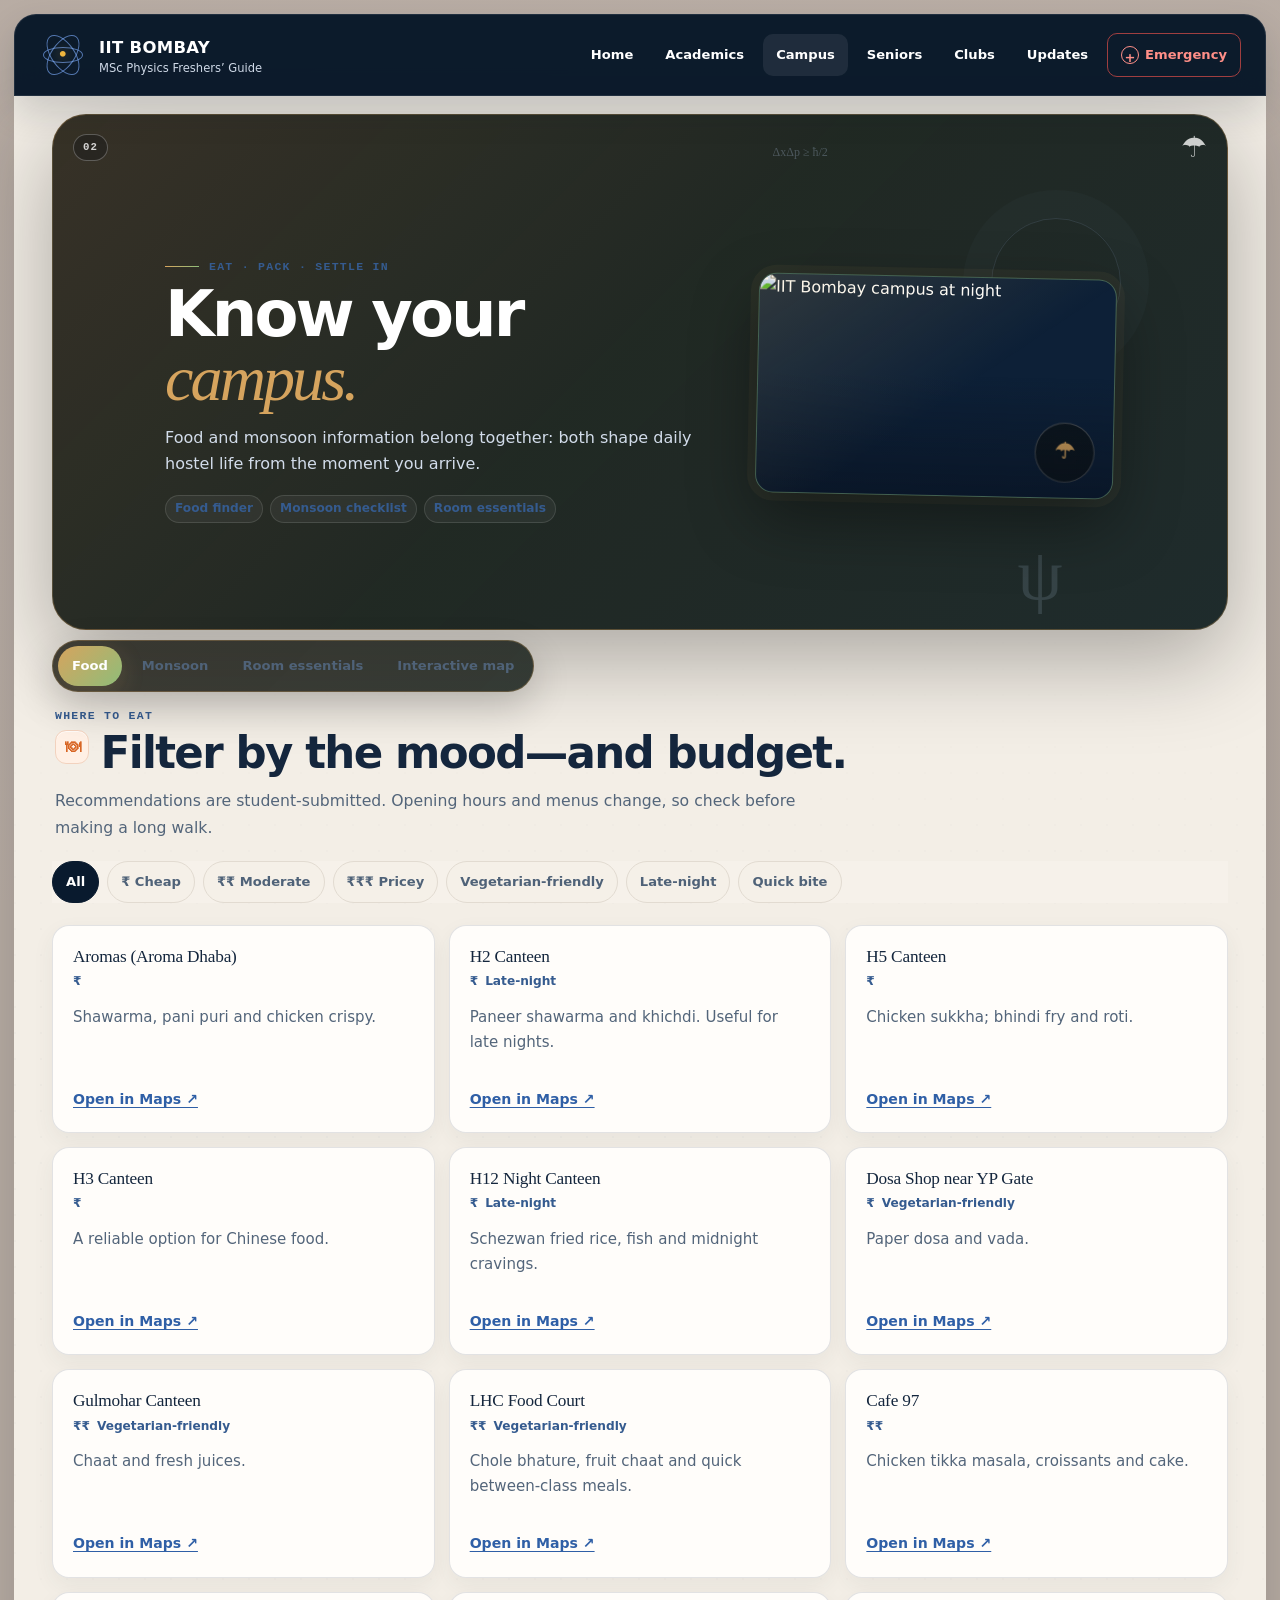
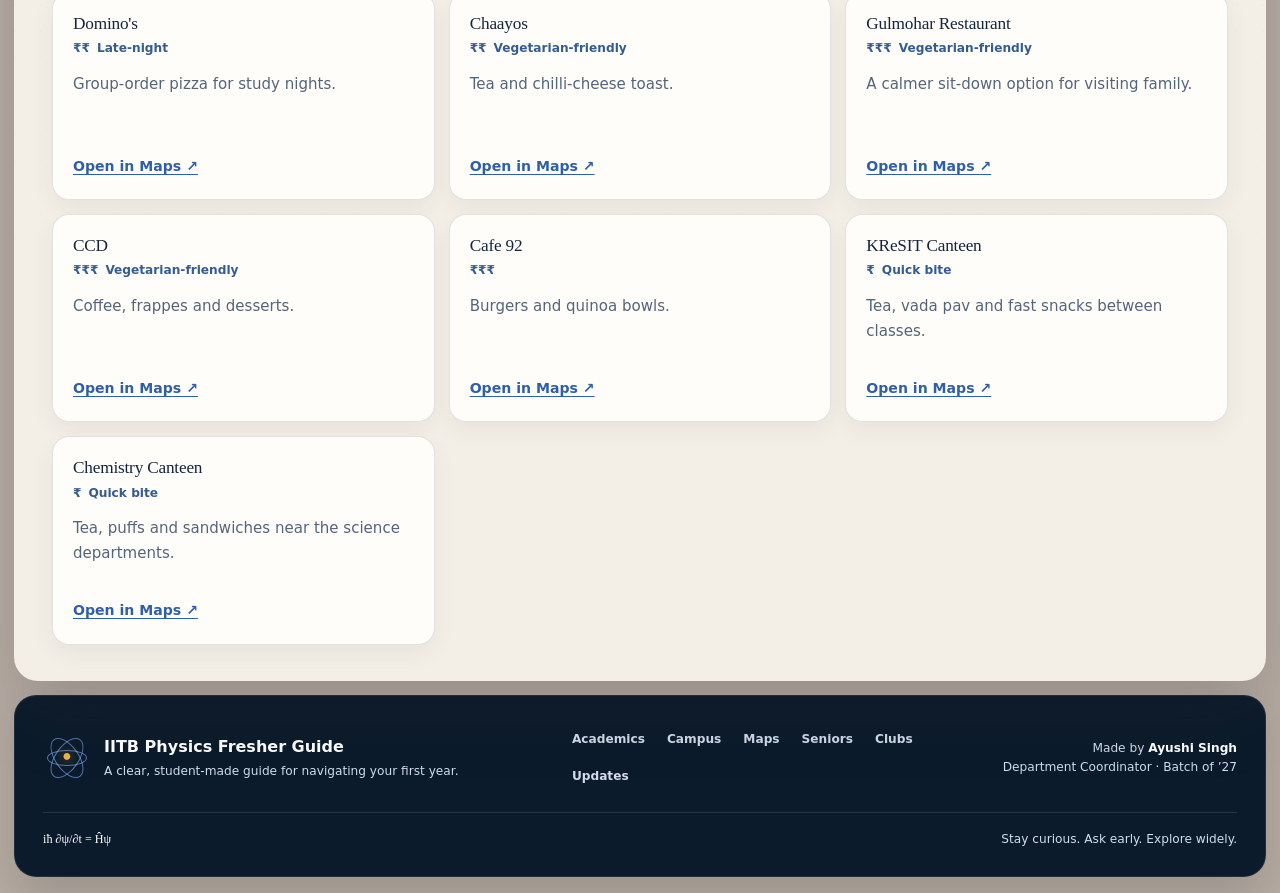
==== campus-life.html @ aba8020c "Add files via upload" ====
<!DOCTYPE html>

<html lang="en"><head><meta charset="utf-8"/><meta content="width=device-width,initial-scale=1" name="viewport"/><meta content="Food, monsoon survival and campus essentials for incoming IIT Bombay students." name="description"/><meta content="#263322" name="theme-color"/><title>Know Your Campus — IITB Fresher Guide</title><link href="./styles.css" rel="stylesheet"/></head><body class="subpage dashboard-subpage minimal-ui guide-page page-campus physics-dashboard-page">
<a class="skip-link" href="#main">Skip to content</a>
<nav aria-label="Primary navigation" class="site-nav">
<a class="site-brand" href="./index.html"><span aria-hidden="true" class="brand-atom"><i></i><b></b><em></em><strong>•</strong></span><span><strong>IIT BOMBAY</strong><small>MSc Physics Freshers’ Guide</small></span></a>
<button aria-expanded="false" aria-label="Open navigation" class="menu-toggle" type="button"><span></span><span></span><span></span></button>
<div class="nav-menu"><a class="" href="./index.html">Home</a><a class="" href="./academics.html">Academics</a><a class="active" href="./campus-life.html">Campus</a><a class="" href="./seniors.html">Seniors</a><a class="" href="./clubs.html">Clubs</a><a class="" href="./events.html">Updates</a><a class="nav-emergency" href="./emergency.html"><span>+</span> Emergency</a></div>
</nav><main class="dashboard-subpage-main page-canvas dashboard-main" id="main">
<section class="page-hero"><div aria-hidden="true" class="hero-physics-mark"><span>ΔxΔp ≥ ħ/2</span><i></i><b>ψ</b></div><div class="subpage-card-topline"><span class="card-index">02</span><span class="card-symbol">☂</span></div><div class="shell page-hero-grid"><div class="reveal"><p class="kicker">Eat · Pack · Settle in</p><h1 class="page-title">Know your <em>campus.</em></h1><p class="lede">Food and monsoon information belong together: both shape daily hostel life from the moment you arrive.</p><div class="subpage-meta"><span>Food finder</span><span>Monsoon checklist</span><span>Room essentials</span></div></div><figure class="page-visual reveal"><img alt="IIT Bombay campus at night" src="./assets/iitb-hero-campus.webp"/></figure></div></section>
<section class="section"><div class="shell"><div class="tab-bar" data-tabs=".campus-panel"><button class="tab-button" data-tab="food" type="button">Food</button><button class="tab-button" data-tab="monsoon" type="button">Monsoon</button><button class="tab-button" data-tab="essentials" type="button">Room essentials</button><button class="tab-button" data-tab="map" type="button">Interactive map</button></div>
<section class="tab-panel campus-panel" id="food"><div class="section-head"><div><p class="eyebrow">Where to eat</p><h2 class="section-title ui-heading"><span aria-hidden="true" class="ui-symbol ui-orange">🍽</span>Filter by the mood—and budget.</h2><p class="section-copy">Recommendations are student-submitted. Opening hours and menus change, so check before making a long walk.</p></div></div><div class="filters" id="food-filters"><button class="filter-chip active" data-food="all">All</button><button class="filter-chip" data-food="cheap">₹ Cheap</button><button class="filter-chip" data-food="moderate">₹₹ Moderate</button><button class="filter-chip" data-food="pricey">₹₹₹ Pricey</button><button class="filter-chip" data-food="veg">Vegetarian-friendly</button><button class="filter-chip" data-food="late">Late-night</button><button class="filter-chip" data-food="quick">Quick bite</button></div><div class="food-grid" id="food-grid"><article class="food-card" data-tags="cheap"><h3>Aromas (Aroma Dhaba)</h3><div class="food-meta"><span>₹</span></div><p>Shawarma, pani puri and chicken crispy.</p><a class="map-link" href="https://www.google.com/maps/search/?api=1&amp;query=Aromas+(Aroma+Dhaba)+IIT+Bombay" rel="noopener" target="_blank">Open in Maps ↗</a></article><article class="food-card" data-tags="cheap late"><h3>H2 Canteen</h3><div class="food-meta"><span>₹</span><span>Late-night</span></div><p>Paneer shawarma and khichdi. Useful for late nights.</p><a class="map-link" href="https://www.google.com/maps/search/?api=1&amp;query=H2+Canteen+IIT+Bombay" rel="noopener" target="_blank">Open in Maps ↗</a></article><article class="food-card" data-tags="cheap"><h3>H5 Canteen</h3><div class="food-meta"><span>₹</span></div><p>Chicken sukkha; bhindi fry and roti.</p><a class="map-link" href="https://www.google.com/maps/search/?api=1&amp;query=H5+Canteen+IIT+Bombay" rel="noopener" target="_blank">Open in Maps ↗</a></article><article class="food-card" data-tags="cheap"><h3>H3 Canteen</h3><div class="food-meta"><span>₹</span></div><p>A reliable option for Chinese food.</p><a class="map-link" href="https://www.google.com/maps/search/?api=1&amp;query=H3+Canteen+IIT+Bombay" rel="noopener" target="_blank">Open in Maps ↗</a></article><article class="food-card" data-tags="cheap late"><h3>H12 Night Canteen</h3><div class="food-meta"><span>₹</span><span>Late-night</span></div><p>Schezwan fried rice, fish and midnight cravings.</p><a class="map-link" href="https://www.google.com/maps/search/?api=1&amp;query=H12+Night+Canteen+IIT+Bombay" rel="noopener" target="_blank">Open in Maps ↗</a></article><article class="food-card" data-tags="cheap veg"><h3>Dosa Shop near YP Gate</h3><div class="food-meta"><span>₹</span><span>Vegetarian-friendly</span></div><p>Paper dosa and vada.</p><a class="map-link" href="https://www.google.com/maps/search/?api=1&amp;query=Dosa+Shop+near+YP+Gate+IIT+Bombay" rel="noopener" target="_blank">Open in Maps ↗</a></article><article class="food-card" data-tags="moderate veg"><h3>Gulmohar Canteen</h3><div class="food-meta"><span>₹₹</span><span>Vegetarian-friendly</span></div><p>Chaat and fresh juices.</p><a class="map-link" href="https://www.google.com/maps/search/?api=1&amp;query=Gulmohar+Canteen+IIT+Bombay" rel="noopener" target="_blank">Open in Maps ↗</a></article><article class="food-card" data-tags="moderate veg"><h3>LHC Food Court</h3><div class="food-meta"><span>₹₹</span><span>Vegetarian-friendly</span></div><p>Chole bhature, fruit chaat and quick between-class meals.</p><a class="map-link" href="https://www.google.com/maps/search/?api=1&amp;query=LHC+Food+Court+IIT+Bombay" rel="noopener" target="_blank">Open in Maps ↗</a></article><article class="food-card" data-tags="moderate"><h3>Cafe 97</h3><div class="food-meta"><span>₹₹</span></div><p>Chicken tikka masala, croissants and cake.</p><a class="map-link" href="https://www.google.com/maps/search/?api=1&amp;query=Cafe+97+IIT+Bombay" rel="noopener" target="_blank">Open in Maps ↗</a></article><article class="food-card" data-tags="moderate late"><h3>Domino's</h3><div class="food-meta"><span>₹₹</span><span>Late-night</span></div><p>Group-order pizza for study nights.</p><a class="map-link" href="https://www.google.com/maps/search/?api=1&amp;query=Domino's+IIT+Bombay" rel="noopener" target="_blank">Open in Maps ↗</a></article><article class="food-card" data-tags="moderate veg"><h3>Chaayos</h3><div class="food-meta"><span>₹₹</span><span>Vegetarian-friendly</span></div><p>Tea and chilli-cheese toast.</p><a class="map-link" href="https://www.google.com/maps/search/?api=1&amp;query=Chaayos+IIT+Bombay" rel="noopener" target="_blank">Open in Maps ↗</a></article><article class="food-card" data-tags="pricey veg"><h3>Gulmohar Restaurant</h3><div class="food-meta"><span>₹₹₹</span><span>Vegetarian-friendly</span></div><p>A calmer sit-down option for visiting family.</p><a class="map-link" href="https://www.google.com/maps/search/?api=1&amp;query=Gulmohar+Restaurant+IIT+Bombay" rel="noopener" target="_blank">Open in Maps ↗</a></article><article class="food-card" data-tags="pricey veg"><h3>CCD</h3><div class="food-meta"><span>₹₹₹</span><span>Vegetarian-friendly</span></div><p>Coffee, frappes and desserts.</p><a class="map-link" href="https://www.google.com/maps/search/?api=1&amp;query=CCD+IIT+Bombay" rel="noopener" target="_blank">Open in Maps ↗</a></article><article class="food-card" data-tags="pricey"><h3>Cafe 92</h3><div class="food-meta"><span>₹₹₹</span></div><p>Burgers and quinoa bowls.</p><a class="map-link" href="https://www.google.com/maps/search/?api=1&amp;query=Cafe+92+IIT+Bombay" rel="noopener" target="_blank">Open in Maps ↗</a></article><article class="food-card" data-tags="cheap quick"><h3>KReSIT Canteen</h3><div class="food-meta"><span>₹</span><span>Quick bite</span></div><p>Tea, vada pav and fast snacks between classes.</p><a class="map-link" href="https://www.google.com/maps/search/?api=1&amp;query=KReSIT+Canteen+IIT+Bombay" rel="noopener" target="_blank">Open in Maps ↗</a></article><article class="food-card" data-tags="cheap quick"><h3>Chemistry Canteen</h3><div class="food-meta"><span>₹</span><span>Quick bite</span></div><p>Tea, puffs and sandwiches near the science departments.</p><a class="map-link" href="https://www.google.com/maps/search/?api=1&amp;query=Chemistry+Canteen+IIT+Bombay" rel="noopener" target="_blank">Open in Maps ↗</a></article></div></section>
<section class="tab-panel campus-panel" id="monsoon"><div class="content-grid"><div class="panel span-7"><p class="eyebrow">Interactive packing list</p><h2 class="ui-heading"><span aria-hidden="true" class="ui-symbol ui-sky">☂</span>Monsoon kit</h2><p>Tick items as you pack. Your progress is saved in this browser.</p><div class="checklist" id="monsoon-list"><label class="check"><input data-key="umbrella" type="checkbox"/><span><strong>Sturdy umbrella</strong><small>Small folding umbrellas often lose against Mumbai wind.</small></span></label><label class="check"><input data-key="raincoat" type="checkbox"/><span><strong>Good raincoat</strong><small>Useful when you need both hands for a bag or bicycle.</small></span></label><label class="check"><input data-key="waterproof" type="checkbox"/><span><strong>Waterproof laptop layer</strong><small>Use a sleeve plus a waterproof outer bag.</small></span></label><label class="check"><input data-key="footwear" type="checkbox"/><span><strong>Quick-drying footwear</strong><small>Keep one dry pair reserved for classes and labs.</small></span></label><label class="check"><input data-key="fungus" type="checkbox"/><span><strong>Moisture and fungus control</strong><small>Do not leave damp clothes or leather sealed in cupboards.</small></span></label><label class="check"><input data-key="laundry" type="checkbox"/><span><strong>Use hostel laundry for drying</strong><small>Air-drying can remain slow during humid weeks.</small></span></label></div></div><aside class="panel span-5"><p class="eyebrow">Two mistakes to avoid</p><h3 class="ui-heading"><span aria-hidden="true" class="ui-symbol ui-violet">🛏</span>Leave the bedding at home</h3><p>Mattresses, pillows, buckets, mugs and many room basics are available around the hostel area. Save luggage space for personal essentials.</p><h3 class="ui-heading"><span aria-hidden="true" class="ui-symbol ui-green">🧺</span>Do not hoard perishables</h3><p>Humidity shortens food life. Keep snacks sealed and avoid storing damp packaging.</p></aside></div></section>
<section class="tab-panel campus-panel" id="essentials"><div class="content-grid"><div class="panel span-6"><p class="eyebrow">Daily setup</p><h2 class="ui-heading"><span aria-hidden="true" class="ui-symbol ui-gold">🛍</span>Where to buy basics</h2><div class="course-list"><article class="course"><div class="course-body" style="padding:20px"><strong class="ui-heading-small"><span aria-hidden="true" class="ui-symbol ui-sky ui-symbol-small">🪣</span>H12 / H13 / H14 cluster</strong><p>Buckets, mugs, toiletries and quick snacks.</p><a class="map-link" href="https://www.google.com/maps/search/?api=1&amp;query=Hostel+13+IIT+Bombay" rel="noopener" target="_blank">Open area in Maps ↗</a></div></article><article class="course"><div class="course-body" style="padding:20px"><strong class="ui-heading-small"><span aria-hidden="true" class="ui-symbol ui-violet ui-symbol-small">📘</span>Hostel 1 stationery and Xerox</strong><p>Notebooks, lab records, printing and copies.</p><a class="map-link" href="https://www.google.com/maps/search/?api=1&amp;query=Hostel+1+IIT+Bombay" rel="noopener" target="_blank">Open in Maps ↗</a></div></article><article class="course"><div class="course-body" style="padding:20px"><strong class="ui-heading-small"><span aria-hidden="true" class="ui-symbol ui-green ui-symbol-small">🏪</span>Dhun convenience store, H16</strong><p>Packaged food, daily essentials and late-night supplies.</p><a class="map-link" href="https://www.google.com/maps/search/?api=1&amp;query=Hostel+16+IIT+Bombay" rel="noopener" target="_blank">Open in Maps ↗</a></div></article></div></div><div class="panel span-6"><p class="eyebrow">Bulk purchases</p><h2 class="ui-heading"><span aria-hidden="true" class="ui-symbol ui-orange">🛒</span>One larger grocery run</h2><p>DMart in Hiranandani can be useful for shared room supplies, coffee and packaged snacks. Coordinate with batchmates rather than making repeated solo trips.</p><a class="btn btn-secondary" href="https://www.google.com/maps/search/?api=1&amp;query=DMart+Hiranandani+Powai" rel="noopener" target="_blank">DMart in Maps ↗</a></div></div></section>
<section class="tab-panel campus-panel" id="map">
<div class="campus-map-promo panel">
<div class="campus-map-promo-copy">
<p class="eyebrow">Navigate faster</p>
<h2 class="ui-heading"><span aria-hidden="true" class="ui-symbol ui-blue">⌖</span>Interactive campus + department maps</h2>
<p>Search key campus locations, jump to gates, hostels, food spots and academic buildings, then switch to the Physics Department floor layouts inside one clean page.</p>
<div class="campus-map-promo-actions">
<a class="btn btn-primary" href="./campus-map.html">Open interactive maps</a>
<span>Campus view + Physics Department layout</span>
</div>
</div>
<div aria-hidden="true" class="campus-map-promo-visual">
<img alt="" src="./assets/iitb-campus-map.webp"/>
<span class="map-pulse p1"></span>
<span class="map-pulse p2"></span>
<span class="map-pulse p3"></span>
</div>
</div>
</section></div></section></main>
<footer class="site-footer">
<div class="footer-grid">
<div class="footer-about"><span aria-hidden="true" class="brand-atom"><i></i><b></b><em></em><strong>•</strong></span><div><strong>IITB Physics Fresher Guide</strong><p>A clear, student-made guide for navigating your first year.</p></div></div>
<div class="footer-links"><a href="./academics.html">Academics</a><a href="./campus-life.html">Campus</a><a href="./campus-map.html">Maps</a><a href="./seniors.html">Seniors</a><a href="./clubs.html">Clubs</a><a href="./events.html">Updates</a></div>
<p class="footer-credit">Made by <strong>Ayushi Singh</strong><br/>Department Coordinator · Batch of ’27</p>
</div>
<div class="footer-equation"><span>iħ ∂ψ/∂t = Ĥψ</span><small>Stay curious. Ask early. Explore widely.</small></div>
</footer>
<script src="./site.js"></script><script>
const chips=[...document.querySelectorAll('[data-food]')],cards=[...document.querySelectorAll('.food-card')];chips.forEach(chip=>chip.addEventListener('click',()=>{chips.forEach(c=>c.classList.toggle('active',c===chip));const f=chip.dataset.food;cards.forEach(card=>card.hidden=f!=='all'&&!card.dataset.tags.split(' ').includes(f))}));
const checks=[...document.querySelectorAll('#monsoon-list input')];checks.forEach(box=>{const key='iitb-pack-'+box.dataset.key;box.checked=localStorage.getItem(key)==='1';box.closest('.check').classList.toggle('done',box.checked);box.addEventListener('change',()=>{localStorage.setItem(key,box.checked?'1':'0');box.closest('.check').classList.toggle('done',box.checked)})});
</script></body></html>
---- styles.css ----
:root {
  --ink: #f4f1e8;
  --muted: #b9b8b0;
  --paper: #111411;
  --paper-2: #171a17;
  --paper-3: #20231f;
  --sage: #a8b89a;
  --sage-deep: #697b61;
  --clay: #c9896b;
  --lavender: #a99cc7;
  --sand: #d3bd95;
  --blue: #8faeb4;
  --danger: #d66f62;
  --line: rgba(244, 241, 232, .12);
  --shadow: 0 22px 70px rgba(0,0,0,.35);
  --radius-xl: 32px;
  --radius-lg: 24px;
  --radius-md: 16px;
  --max: 1220px;
}

* { box-sizing: border-box; }
html { scroll-behavior: smooth; }
body {
  margin: 0;
  min-height: 100vh;
  background:
    radial-gradient(circle at 12% 0%, rgba(168,184,154,.13), transparent 34rem),
    radial-gradient(circle at 90% 10%, rgba(169,156,199,.1), transparent 30rem),
    var(--paper);
  color: var(--ink);
  font-family: Inter, ui-sans-serif, system-ui, -apple-system, BlinkMacSystemFont, "Segoe UI", sans-serif;
  line-height: 1.55;
  -webkit-font-smoothing: antialiased;
}
body::before {
  content: "";
  position: fixed;
  inset: 0;
  pointer-events: none;
  opacity: .16;
  z-index: 99;
  background-image: url("data:image/svg+xml,%3Csvg viewBox='0 0 180 180' xmlns='http://www.w3.org/2000/svg'%3E%3Cfilter id='n'%3E%3CfeTurbulence type='fractalNoise' baseFrequency='.9' numOctaves='3' stitchTiles='stitch'/%3E%3C/filter%3E%3Crect width='100%25' height='100%25' filter='url(%23n)' opacity='.22'/%3E%3C/svg%3E");
}
a { color: inherit; }
img { max-width: 100%; display: block; }
button, input, select { font: inherit; }
button { color: inherit; }

.shell { width: min(calc(100% - 32px), var(--max)); margin-inline: auto; }
.skip-link { position: fixed; top: 12px; left: 12px; z-index: 200; transform: translateY(-150%); background: var(--ink); color: var(--paper); padding: 10px 14px; border-radius: 10px; }
.skip-link:focus { transform: translateY(0); }

.site-nav {
  position: sticky; top: 0; z-index: 80;
  border-bottom: 1px solid transparent;
  transition: background .25s ease, border-color .25s ease, backdrop-filter .25s ease;
}
.site-nav.scrolled { background: rgba(17,20,17,.82); border-color: var(--line); backdrop-filter: blur(18px); }
.nav-inner { min-height: 74px; display:flex; align-items:center; justify-content:space-between; gap: 20px; }
.brand { display:flex; align-items:center; gap:12px; text-decoration:none; font-weight:750; letter-spacing:-.02em; }
.brand-mark { width:38px; height:38px; display:grid; place-items:center; border-radius:50%; background:var(--sage); color:#172016; font-family:Georgia,serif; font-size:20px; }
.nav-links { display:flex; align-items:center; gap:8px; }
.nav-links a { padding:10px 13px; color:var(--muted); text-decoration:none; border-radius:999px; font-size:.9rem; }
.nav-links a:hover, .nav-links a[aria-current="page"] { color:var(--ink); background:rgba(244,241,232,.07); }
.nav-urgent { border:1px solid rgba(214,111,98,.35)!important; color:#efb0a8!important; }
.menu-toggle { display:none; width:44px; height:44px; border:1px solid var(--line); background:var(--paper-2); border-radius:50%; cursor:pointer; }

.hero { padding:72px 0 64px; }
.hero-grid { display:grid; grid-template-columns:1.04fr .96fr; align-items:center; gap:clamp(38px,7vw,96px); }
.kicker { display:inline-flex; align-items:center; gap:10px; margin:0 0 20px; color:var(--sage); font-size:.78rem; text-transform:uppercase; letter-spacing:.18em; font-weight:800; }
.kicker::before { content:""; width:34px; height:1px; background:currentColor; }
.display { margin:0; max-width:760px; font-family:Georgia, "Times New Roman", serif; font-weight:500; line-height:.98; letter-spacing:-.055em; font-size:clamp(3.35rem,8vw,7.15rem); text-wrap:balance; }
.display em { color:var(--sage); font-weight:400; }
.lede { max-width:650px; margin:26px 0 0; color:var(--muted); font-size:clamp(1rem,1.8vw,1.18rem); }
.hero-actions { display:flex; flex-wrap:wrap; gap:12px; margin-top:30px; }
.btn { display:inline-flex; align-items:center; justify-content:center; gap:9px; min-height:48px; padding:0 18px; border:1px solid var(--line); border-radius:999px; text-decoration:none; font-weight:700; font-size:.92rem; transition:transform .2s ease, background .2s ease, border-color .2s ease; }
.btn:hover { transform:translateY(-2px); }
.btn-primary { background:var(--ink); color:var(--paper); border-color:var(--ink); }
.btn-secondary { background:rgba(244,241,232,.04); }

.hero-collage { position:relative; min-height:560px; }
.photo { position:absolute; overflow:hidden; border-radius:var(--radius-xl); border:1px solid rgba(244,241,232,.18); box-shadow:var(--shadow); background:var(--paper-2); }
.photo img { width:100%; height:100%; object-fit:cover; transition:transform .8s cubic-bezier(.2,.8,.2,1); }
.photo:hover img { transform:scale(1.04); }
.photo-main { inset:0 56px 70px 0; transform:rotate(-2.4deg); }
.photo-small { width:42%; height:39%; right:0; bottom:0; transform:rotate(3deg); }
.photo-note { position:absolute; right:2%; top:4%; width:190px; padding:18px; border-radius:20px; background:var(--sand); color:#242016; transform:rotate(4deg); box-shadow:var(--shadow); font-size:.87rem; }
.photo-note strong { display:block; font-family:Georgia,serif; font-size:1.4rem; margin-bottom:5px; }

.marquee { overflow:hidden; border-block:1px solid var(--line); background:rgba(244,241,232,.025); }
.marquee-track { display:flex; width:max-content; gap:42px; padding:13px 0; color:#cac8bf; font-size:.78rem; letter-spacing:.14em; text-transform:uppercase; animation:marquee 28s linear infinite; }
.marquee-track span::before { content:"✦"; color:var(--sage); margin-right:42px; }
@keyframes marquee { to { transform:translateX(-50%); } }

.section { padding:92px 0; }
.section-head { display:grid; grid-template-columns:1fr auto; gap:24px; align-items:end; margin-bottom:34px; }
.eyebrow { margin:0 0 8px; color:var(--sage); text-transform:uppercase; letter-spacing:.16em; font-size:.74rem; font-weight:800; }
.section-title { margin:0; font-family:Georgia,serif; font-size:clamp(2.15rem,5vw,4.2rem); font-weight:500; line-height:1.03; letter-spacing:-.04em; }
.section-copy { max-width:520px; margin:12px 0 0; color:var(--muted); }
.text-link { color:var(--ink); text-underline-offset:5px; }

.bento { display:grid; grid-template-columns:repeat(12,1fr); gap:18px; }
.bento-card { position:relative; min-height:280px; overflow:hidden; border:1px solid var(--line); border-radius:var(--radius-lg); background:var(--paper-2); text-decoration:none; isolation:isolate; transition:transform .35s cubic-bezier(.2,.8,.2,1), border-color .3s ease; }
.bento-card:hover { transform:translateY(-6px); border-color:rgba(244,241,232,.28); }
.bento-card:focus-visible { outline:2px solid var(--sage); outline-offset:4px; }
.bento-card img { position:absolute; inset:0; width:100%; height:100%; object-fit:cover; z-index:-2; transition:transform .7s cubic-bezier(.2,.8,.2,1); }
.bento-card:hover img { transform:scale(1.045); }
.bento-card::after { content:""; position:absolute; inset:0; z-index:-1; background:linear-gradient(180deg,transparent 12%,rgba(11,13,11,.24) 50%,rgba(11,13,11,.94) 100%); }
.card-content { position:absolute; inset:auto 0 0; padding:26px; }
.card-number { display:inline-grid; place-items:center; width:34px; height:34px; border-radius:50%; background:rgba(244,241,232,.12); backdrop-filter:blur(12px); font-size:.73rem; margin-bottom:42px; }
.card-title { margin:0; font-family:Georgia,serif; font-size:clamp(1.8rem,3vw,2.75rem); font-weight:500; letter-spacing:-.035em; }
.card-copy { max-width:520px; margin:9px 0 0; color:#cfcec7; font-size:.94rem; }
.card-tags { display:flex; flex-wrap:wrap; gap:7px; margin-top:16px; }
.card-tags span { padding:6px 10px; border-radius:999px; background:rgba(244,241,232,.1); color:#e2e0d8; font-size:.72rem; }
.card-arrow { position:absolute; top:22px; right:22px; width:46px; height:46px; display:grid; place-items:center; border-radius:50%; background:rgba(17,20,17,.72); backdrop-filter:blur(12px); font-size:1.15rem; transition:transform .3s ease; }
.bento-card:hover .card-arrow { transform:rotate(45deg); }
.span-7 { grid-column:span 7; }
.span-5 { grid-column:span 5; }
.span-4 { grid-column:span 4; }
.span-8 { grid-column:span 8; }
.tall { min-height:470px; }
.medium { min-height:350px; }
.solid-sage { background:var(--sage-deep); }
.solid-clay { background:#6d4033; }
.solid-lavender { background:#554d68; }
.solid-sage::after, .solid-clay::after, .solid-lavender::after { background:linear-gradient(180deg,rgba(0,0,0,.03),rgba(0,0,0,.42)); }

.senior-mosaic { position:absolute; inset:24px 24px auto auto; display:flex; }
.senior-mosaic img, .senior-mosaic .avatar-dot { width:58px; height:58px; margin-left:-12px; border-radius:50%; object-fit:cover; object-position:center 25%; border:3px solid #554d68; background:var(--paper-3); }

.quick-grid { display:grid; grid-template-columns:repeat(4,1fr); gap:14px; }
.quick-item { padding:22px; border:1px solid var(--line); border-radius:var(--radius-md); background:rgba(244,241,232,.03); }
.quick-icon { width:42px; height:42px; display:grid; place-items:center; border-radius:14px; background:rgba(168,184,154,.13); color:var(--sage); margin-bottom:28px; }
.quick-item h3 { margin:0 0 6px; font-size:1rem; }
.quick-item p { margin:0; color:var(--muted); font-size:.84rem; }

.page-hero { padding:56px 0 54px; }
.page-hero-grid { display:grid; grid-template-columns:1fr .82fr; gap:55px; align-items:center; }
.page-title { margin:0; font-family:Georgia,serif; font-size:clamp(3.2rem,8vw,6.6rem); line-height:.97; letter-spacing:-.055em; font-weight:500; }
.page-title em { color:var(--sage); }
.page-visual { height:430px; border-radius:var(--radius-xl); overflow:hidden; border:1px solid var(--line); box-shadow:var(--shadow); }
.page-visual img { width:100%; height:100%; object-fit:cover; }

.tab-bar { position:sticky; top:74px; z-index:40; display:flex; gap:8px; padding:8px; margin:0 auto 34px; width:max-content; max-width:100%; overflow:auto; border:1px solid var(--line); border-radius:999px; background:rgba(23,26,23,.85); backdrop-filter:blur(18px); }
.tab-button { border:0; background:transparent; color:var(--muted); padding:10px 17px; border-radius:999px; cursor:pointer; white-space:nowrap; }
.tab-button.active { background:var(--ink); color:var(--paper); }
.tab-panel { display:none; }
.tab-panel.active { display:block; animation:panel-in .36s ease both; }
@keyframes panel-in { from { opacity:0; transform:translateY(9px); } }

.content-grid { display:grid; grid-template-columns:repeat(12,1fr); gap:18px; }
.panel { border:1px solid var(--line); border-radius:var(--radius-lg); background:var(--paper-2); padding:clamp(22px,4vw,38px); }
.panel h2, .panel h3 { margin-top:0; font-family:Georgia,serif; font-weight:500; letter-spacing:-.025em; }
.panel h2 { font-size:clamp(2rem,4vw,3.3rem); }
.panel h3 { font-size:1.55rem; }
.panel p { color:var(--muted); }
.panel.span-8, .panel.span-4, .panel.span-6 { min-height:100%; }
.span-6 { grid-column:span 6; }

.course-list { display:grid; gap:12px; }
.course { border:1px solid var(--line); border-radius:18px; overflow:hidden; background:rgba(244,241,232,.025); }
.course summary { display:grid; grid-template-columns:70px 1fr auto; align-items:center; gap:16px; padding:20px; cursor:pointer; list-style:none; }
.course summary::-webkit-details-marker { display:none; }
.course-code { color:var(--sage); font-size:.77rem; font-weight:800; letter-spacing:.08em; }
.course-title { font-weight:750; }
.course-plus { width:34px; height:34px; display:grid; place-items:center; border-radius:50%; background:rgba(244,241,232,.06); transition:transform .25s ease; }
.course[open] .course-plus { transform:rotate(45deg); }
.course-body { padding:0 20px 22px 106px; color:var(--muted); }
.book-list { margin:9px 0 0; padding-left:18px; }

.grade-ladder { display:grid; gap:9px; }
.grade-row { display:grid; grid-template-columns:72px 60px 1fr; align-items:center; gap:12px; padding:13px 15px; border-radius:14px; background:rgba(244,241,232,.035); }
.grade-letter { font-weight:850; color:var(--sage); }
.grade-point { font-family:Georgia,serif; font-size:1.3rem; }

.calculator { display:grid; gap:14px; }
.calc-row { display:grid; grid-template-columns:1.5fr .65fr 1fr 42px; gap:10px; }
.field { width:100%; min-height:46px; border:1px solid var(--line); border-radius:12px; background:#0e110e; color:var(--ink); padding:0 12px; }
.remove-row { border:1px solid var(--line); background:transparent; border-radius:12px; cursor:pointer; }
.calc-actions { display:flex; gap:10px; flex-wrap:wrap; }
.calc-result { margin-top:12px; padding:24px; border-radius:20px; background:var(--sage); color:#172016; }
.calc-result strong { display:block; font-family:Georgia,serif; font-size:3.8rem; line-height:1; }

.filters { display:flex; flex-wrap:wrap; gap:8px; margin-bottom:22px; }
.filter-chip { border:1px solid var(--line); background:transparent; color:var(--muted); padding:9px 13px; border-radius:999px; cursor:pointer; }
.filter-chip.active { background:var(--sage); color:#172016; border-color:var(--sage); }
.food-grid { display:grid; grid-template-columns:repeat(3,1fr); gap:14px; }
.food-card { border:1px solid var(--line); border-radius:18px; padding:20px; background:rgba(244,241,232,.025); transition:transform .2s ease, border-color .2s ease; }
.food-card:hover { transform:translateY(-3px); border-color:rgba(168,184,154,.45); }
.food-card h3 { margin:0 0 6px; font-family:Georgia,serif; font-size:1.45rem; font-weight:500; }
.food-meta { display:flex; gap:7px; flex-wrap:wrap; margin-bottom:15px; }
.food-meta span { color:var(--sage); font-size:.72rem; }
.food-card p { min-height:66px; }
.map-link { display:inline-flex; gap:7px; color:var(--ink); text-underline-offset:4px; font-size:.88rem; }

.checklist { display:grid; gap:10px; }
.check { display:flex; gap:14px; align-items:flex-start; padding:16px; border:1px solid var(--line); border-radius:15px; background:rgba(244,241,232,.025); cursor:pointer; }
.check input { margin-top:4px; accent-color:var(--sage); }
.check.done { opacity:.55; }
.check.done strong { text-decoration:line-through; }
.check small { display:block; color:var(--muted); margin-top:3px; }

.senior-controls { display:grid; grid-template-columns:1fr auto; gap:14px; margin-bottom:26px; }
.search-box { min-height:50px; padding:0 16px; border:1px solid var(--line); border-radius:999px; background:var(--paper-2); color:var(--ink); }
.senior-grid { display:grid; grid-template-columns:repeat(3,1fr); gap:16px; }
.senior-card {
  --senior-accent:var(--sage);
  position:relative;
  overflow:hidden;
  min-height:260px;
  padding:20px;
  border:1px solid color-mix(in srgb,var(--senior-accent) 26%,var(--line));
  border-radius:22px;
  background:
    radial-gradient(circle at 92% 8%,color-mix(in srgb,var(--senior-accent) 13%,transparent),transparent 34%),
    var(--paper-2);
  transition:transform .3s ease,border-color .3s ease,box-shadow .3s ease;
}
.senior-card::after {
  content:"";
  position:absolute;
  width:160px;
  height:160px;
  right:-92px;
  bottom:-104px;
  border:1px solid color-mix(in srgb,var(--senior-accent) 23%,transparent);
  border-radius:50%;
  box-shadow:0 0 0 24px color-mix(in srgb,var(--senior-accent) 5%,transparent);
  pointer-events:none;
}
.senior-card:hover {
  transform:translateY(-5px);
  border-color:color-mix(in srgb,var(--senior-accent) 52%,var(--line));
  box-shadow:0 18px 38px rgba(0,0,0,.18);
}
.senior-card[data-senior-category="research"] { --senior-accent:#86aee8; }
.senior-card[data-senior-category="industry"] { --senior-accent:#d6a35d; }
.senior-card[data-senior-category="teaching"] { --senior-accent:#8fc7ac; }
.senior-card[data-senior-category="exploring"] { --senior-accent:#c29ad7; }
.senior-card-head { display:flex; align-items:center; gap:14px; position:relative; z-index:1; }
.senior-orbit {
  position:relative;
  display:grid;
  flex:0 0 62px;
  width:62px;
  height:62px;
  place-items:center;
  border:1px solid color-mix(in srgb,var(--senior-accent) 52%,transparent);
  border-radius:50%;
  background:color-mix(in srgb,var(--senior-accent) 11%,transparent);
}
.senior-orbit::before,
.senior-orbit::after {
  content:"";
  position:absolute;
  inset:8px -5px;
  border:1px solid color-mix(in srgb,var(--senior-accent) 48%,transparent);
  border-radius:50%;
  transform:rotate(52deg);
}
.senior-orbit::after { transform:rotate(-52deg); }
.senior-orbit span { position:relative; z-index:1; color:var(--senior-accent); font:600 1.45rem/1 Georgia,serif; }
.senior-heading { min-width:0; }
.senior-heading h2 { margin:5px 0 0; font-family:Georgia,serif; font-size:1.55rem; font-weight:500; line-height:1.1; }
.senior-badge {
  display:inline-flex;
  padding:4px 8px;
  border-radius:999px;
  background:color-mix(in srgb,var(--senior-accent) 11%,transparent);
  color:var(--senior-accent);
  font-size:.66rem;
  font-weight:700;
  text-transform:uppercase;
  letter-spacing:.09em;
}
.senior-body { position:relative; z-index:1; padding:0; }
.senior-info { margin-top:18px; display:grid; gap:12px; }
.senior-info div { border-top:1px solid var(--line); padding-top:11px; }
.senior-info small { display:block; color:var(--senior-accent); text-transform:uppercase; letter-spacing:.08em; font-size:.65rem; margin-bottom:3px; }
.senior-info p { margin:0; color:#d4d2cb; font-size:.88rem; line-height:1.5; }
.senior-details { margin-top:14px; }
.senior-details summary { cursor:pointer; color:var(--lavender); }
.empty-state { grid-column:1/-1; padding:50px; text-align:center; border:1px dashed var(--line); border-radius:22px; color:var(--muted); }

.info-strip { display:grid; grid-template-columns:repeat(3,1fr); gap:14px; }
.info-strip > div { padding:20px; border-radius:18px; background:rgba(244,241,232,.035); border:1px solid var(--line); }
.info-strip strong { display:block; font-family:Georgia,serif; font-size:2rem; color:var(--sage); }

.site-footer { margin-top:70px; border-top:1px solid var(--line); }
.footer-main { display:grid; grid-template-columns:1.2fr 1fr; gap:40px; padding:54px 0 32px; }
.footer-title { margin:0; font-family:Georgia,serif; font-size:2.25rem; font-weight:500; }
.footer-links { display:grid; grid-template-columns:repeat(2,1fr); gap:10px; }
.footer-links a { color:var(--muted); text-decoration:none; }
.footer-links a:hover { color:var(--ink); }
.credit-band { padding:16px 0 20px; border-top:1px solid var(--line); color:var(--muted); font-size:.82rem; display:flex; justify-content:space-between; gap:20px; flex-wrap:wrap; }
.credit-band strong { color:var(--ink); }

.reveal { opacity:0; transform:translateY(22px); transition:opacity .7s ease, transform .7s ease; }
.reveal.visible { opacity:1; transform:none; }

@media (max-width: 980px) {
  .hero-grid, .page-hero-grid { grid-template-columns:1fr; }
  .hero-collage { min-height:490px; }
  .span-7,.span-5,.span-4,.span-8,.span-6 { grid-column:span 12; }
  .tall,.medium { min-height:390px; }
  .quick-grid { grid-template-columns:repeat(2,1fr); }
  .food-grid,.senior-grid { grid-template-columns:repeat(2,1fr); }
  .footer-main { grid-template-columns:1fr; }
}

@media (max-width: 760px) {
  .nav-links { display:none; position:absolute; top:68px; left:16px; right:16px; padding:12px; flex-direction:column; align-items:stretch; border:1px solid var(--line); border-radius:20px; background:rgba(17,20,17,.96); backdrop-filter:blur(18px); }
  .nav-links.open { display:flex; }
  .nav-links a { padding:12px 14px; }
  .menu-toggle { display:grid; place-items:center; }
  .hero { padding-top:42px; }
  .hero-collage { min-height:400px; }
  .photo-main { inset:0 36px 55px 0; }
  .photo-note { width:155px; font-size:.75rem; }
  .section { padding:68px 0; }
  .section-head { grid-template-columns:1fr; }
  .section-head .btn { justify-self:start; }
  .food-grid,.senior-grid { grid-template-columns:1fr; }
  .senior-controls { grid-template-columns:1fr; }
  .calc-row { grid-template-columns:1fr 80px 1fr 42px; }
  .info-strip { grid-template-columns:1fr; }
  .page-visual { height:330px; }
}

@media (max-width: 520px) {
  .shell { width:min(calc(100% - 20px),var(--max)); }
  .display { font-size:3.35rem; }
  .hero-collage { min-height:350px; }
  .photo-note { display:none; }
  .quick-grid { grid-template-columns:1fr; }
  .card-content { padding:22px; }
  .calc-row { grid-template-columns:1fr 74px; }
  .calc-row .grade-select { grid-column:1; }
  .remove-row { grid-column:2; grid-row:2; }
  .course summary { grid-template-columns:58px 1fr auto; padding:16px; }
  .course-body { padding:0 16px 18px; }
  .grade-row { grid-template-columns:60px 48px 1fr; font-size:.84rem; }
}

@media (prefers-reduced-motion: reduce) {
  *,*::before,*::after { scroll-behavior:auto!important; animation:none!important; transition-duration:.01ms!important; }
  .reveal { opacity:1; transform:none; }
}

/* =========================================================
   Physics dashboard homepage — compact, colourful, immediate
   ========================================================= */
.physics-dashboard-page {
  --dash-bg: #090e1a;
  --dash-panel: #111827;
  --dash-cream: #f7f1e6;
  --dash-muted: #c3cad8;
  --dash-cyan: #5fd8e6;
  --dash-violet: #9b8af7;
  --dash-mango: #e6b85c;
  --dash-coral: #ed786d;
  --dash-mint: #66c9a4;
  --dash-blue: #6f9fe8;
  background:
    radial-gradient(circle at 15% 5%, rgba(83, 92, 170, .23), transparent 34rem),
    radial-gradient(circle at 82% 20%, rgba(45, 137, 151, .18), transparent 32rem),
    linear-gradient(155deg, #080d18 0%, #0d1424 60%, #080c16 100%);
  color: var(--dash-cream);
  overflow-x: hidden;
}

.physics-dashboard-page::before {
  opacity: .08;
}

.physics-sky {
  position: fixed;
  inset: 0;
  z-index: 0;
  overflow: hidden;
  pointer-events: none;
}
.physics-sky::before {
  content: "";
  position: absolute;
  inset: 0;
  opacity: .17;
  background-image:
    linear-gradient(rgba(137, 161, 210, .14) 1px, transparent 1px),
    linear-gradient(90deg, rgba(137, 161, 210, .14) 1px, transparent 1px);
  background-size: 72px 72px;
  mask-image: linear-gradient(to bottom, black, transparent 80%);
}
.formula {
  position: absolute;
  font-family: "Courier New", monospace;
  color: rgba(180, 204, 244, .28);
  letter-spacing: .04em;
  filter: blur(.1px);
}
.f1 { top: 13%; left: 3%; transform: rotate(-9deg); }
.f2 { top: 8%; right: 9%; transform: rotate(8deg); }
.f3 { bottom: 12%; left: 7%; transform: rotate(4deg); }
.f4 { bottom: 8%; right: 6%; transform: rotate(-5deg); }
.wave-field { position: absolute; inset: auto 0 1% 0; width: 100%; height: 30%; opacity: .17; }
.wave-field path { fill: none; stroke: var(--dash-cyan); stroke-width: 1.5; stroke-dasharray: 8 10; }
.wave-field path:last-child { stroke: var(--dash-violet); }

.dashboard-nav {
  position: relative;
  z-index: 10;
  width: min(calc(100% - 36px), 1480px);
  min-height: 66px;
  margin: 0 auto;
  display: grid;
  grid-template-columns: 1fr auto 1fr;
  align-items: center;
  gap: 24px;
  border-bottom: 1px solid rgba(255,255,255,.1);
}
.dashboard-brand { display: inline-flex; align-items: center; gap: 12px; width: max-content; text-decoration: none; }
.dashboard-brand strong { display: block; font-size: .96rem; letter-spacing: .02em; }
.dashboard-brand small { display: block; margin-top: 1px; color: #9ba8bd; font-size: .68rem; letter-spacing: .1em; text-transform: uppercase; }
.brand-orbit { position: relative; width: 36px; height: 36px; border: 1px solid rgba(95,216,230,.45); border-radius: 50%; transform: rotate(-24deg); }
.brand-orbit::before, .brand-orbit::after { content:""; position:absolute; inset: 7px -5px; border:1px solid rgba(155,138,247,.42); border-radius:50%; }
.brand-orbit::after { transform: rotate(62deg); }
.brand-orbit i { position:absolute; left:50%; top:50%; width:6px; height:6px; border-radius:50%; background:var(--dash-mango); transform:translate(-50%,-50%); box-shadow:0 0 16px rgba(230,184,92,.75); }
.dashboard-nav-links { display: flex; gap: 4px; padding: 5px; border: 1px solid rgba(255,255,255,.08); border-radius: 999px; background: rgba(17,24,39,.55); backdrop-filter: blur(16px); }
.dashboard-nav-links a { padding: 8px 13px; border-radius: 999px; color: #b7c0d1; text-decoration: none; font-size: .82rem; }
.dashboard-nav-links a:hover, .dashboard-nav-links a:focus-visible { background: rgba(255,255,255,.08); color: white; outline: none; }
.emergency-pill { justify-self: end; display:inline-flex; align-items:center; gap:8px; padding:9px 14px; border-radius:999px; background:rgba(237,120,109,.12); border:1px solid rgba(237,120,109,.42); color:#ffd8d4; text-decoration:none; font-size:.82rem; }
.emergency-pill span { color:var(--dash-coral); font-size:.7rem; animation:emergency-pulse 1.7s ease-in-out infinite; }
@keyframes emergency-pulse { 50% { opacity:.35; transform:scale(.72); } }

.dashboard-main { position: relative; z-index: 2; width: min(calc(100% - 36px), 1480px); margin: 0 auto; padding: 24px 0 22px; }
.dashboard-intro { display: grid; grid-template-columns: minmax(0, 1.3fr) minmax(300px, .7fr); gap: 42px; align-items: end; margin-bottom: 20px; }
.dashboard-kicker { margin: 0 0 8px; color: var(--dash-cyan); font: 700 .72rem/1.3 "Courier New", monospace; letter-spacing: .16em; text-transform: uppercase; }
.dashboard-intro h1 { max-width: 900px; margin: 0; font-size: clamp(2.3rem, 4.9vw, 4.9rem); line-height: .96; letter-spacing: -.05em; }
.dashboard-intro h1 span { color: #a9bdf0; font-family: Georgia, serif; font-style: italic; font-weight: 500; }
.intro-side { max-width: 490px; justify-self: end; }
.intro-side > p { margin: 0 0 12px; color: #aeb7c8; font-size: .91rem; line-height: 1.55; }
.live-equation { display:flex; align-items:center; justify-content:space-between; gap:14px; padding:10px 13px; border:1px solid rgba(95,216,230,.2); border-radius:12px; background:rgba(12,19,34,.66); }
.live-equation span { color:#8290a7; font-size:.67rem; text-transform:uppercase; letter-spacing:.1em; }
.live-equation strong { color:var(--dash-cyan); font:700 .78rem/1.2 "Courier New",monospace; text-align:right; }

.dashboard-grid { display: grid; grid-template-columns: repeat(12, minmax(0, 1fr)); grid-template-rows: minmax(220px, 28vh) minmax(205px, 25vh); gap: 14px; }
.dashboard-card {
  position: relative;
  min-height: 0;
  overflow: hidden;
  border: 1px solid rgba(255,255,255,.13);
  border-radius: 24px;
  background: #131b2c;
  color: white;
  text-decoration: none;
  isolation: isolate;
  box-shadow: 0 18px 45px rgba(1,5,14,.28);
  transform-style: preserve-3d;
  transition: transform .25s ease, border-color .25s ease, box-shadow .25s ease;
}
.dashboard-card:hover, .dashboard-card:focus-visible { border-color: rgba(255,255,255,.38); box-shadow: 0 24px 64px rgba(1,5,14,.48); outline:none; }
.dashboard-card > img { position:absolute; inset:0; width:100%; height:100%; object-fit:cover; z-index:-3; transition:transform .55s ease, filter .55s ease; }
.dashboard-card:hover > img { transform:scale(1.045); }
.card-shade { position:absolute; inset:0; z-index:-2; }
.card-topline { position:absolute; z-index:3; top:17px; left:18px; right:18px; display:flex; align-items:center; justify-content:space-between; }
.card-index { display:inline-flex; align-items:center; min-height:27px; padding:0 9px; border:1px solid rgba(255,255,255,.25); border-radius:999px; color:rgba(255,255,255,.8); background:rgba(6,10,20,.25); backdrop-filter:blur(10px); font:700 .67rem/1 "Courier New",monospace; letter-spacing:.1em; }
.card-symbol { font: 500 1.8rem/1 Georgia, serif; color: rgba(255,255,255,.78); }
.dashboard-card-content { position:absolute; z-index:2; left:20px; right:20px; bottom:20px; transform:translateZ(18px); }
.dashboard-card-content h2 { margin:4px 0 6px; font-family: Georgia, serif; font-size:clamp(1.65rem,2.3vw,2.65rem); line-height:1; font-weight:500; letter-spacing:-.035em; }
.dashboard-card-content > p:not(.card-label) { max-width:620px; margin:0; color:rgba(255,255,255,.78); font-size:.86rem; line-height:1.45; }
.card-label { margin:0; color:rgba(255,255,255,.67); font:700 .64rem/1.2 "Courier New",monospace; letter-spacing:.13em; text-transform:uppercase; }
.mini-links { display:flex; gap:6px; flex-wrap:wrap; margin-top:11px; }
.mini-links span { padding:5px 8px; border-radius:999px; background:rgba(255,255,255,.12); border:1px solid rgba(255,255,255,.12); color:rgba(255,255,255,.87); font-size:.63rem; }
.open-card { position:absolute; z-index:4; right:18px; top:54px; padding:7px 9px; border-radius:10px; background:rgba(6,10,20,.36); color:white; font-size:.68rem; opacity:0; transform:translateY(-5px); transition:opacity .2s ease, transform .2s ease; backdrop-filter:blur(12px); }
.dashboard-card:hover .open-card, .dashboard-card:focus-visible .open-card { opacity:1; transform:none; }
.card-equation { position:absolute; right:18px; bottom:18px; z-index:2; color:rgba(255,255,255,.52); font:700 .68rem/1.2 "Courier New",monospace; }

.card-wide { grid-column: span 5; }
.card-medium { grid-column: span 4; }
.card-narrow { grid-column: span 3; }
.card-third { grid-column: span 4; }

.academic-card .card-shade { background:linear-gradient(115deg, rgba(35,50,116,.95) 0%, rgba(42,73,132,.72) 54%, rgba(10,16,34,.5) 100%); }
.academic-card { border-color:rgba(111,159,232,.4); }
.academic-card::after { content:""; position:absolute; width:220px; height:220px; right:-70px; top:-90px; border:1px solid rgba(111,159,232,.45); border-radius:50%; box-shadow:0 0 0 30px rgba(111,159,232,.06),0 0 0 65px rgba(111,159,232,.04); }

.campus-card .card-shade { background:linear-gradient(135deg, rgba(93,71,22,.9), rgba(62,78,35,.82) 58%, rgba(15,25,18,.45)); }
.campus-card { border-color:rgba(230,184,92,.42); }

.emergency-card { background:linear-gradient(145deg,#7f2f39,#cc625c 72%,#ef9380); border-color:rgba(255,208,200,.42); }
.emergency-card::before { content:"+"; position:absolute; right:14px; bottom:-42px; color:rgba(255,255,255,.1); font:700 13rem/1 system-ui; }
.emergency-card .dashboard-card-content { bottom:17px; }
.emergency-number { display:block; margin-top:8px; font:500 3rem/1 Georgia,serif; color:#fff5f3; }
.emergency-rings { position:absolute; width:190px; height:190px; right:-65px; top:-70px; border:1px solid rgba(255,255,255,.22); border-radius:50%; box-shadow:0 0 0 25px rgba(255,255,255,.05),0 0 0 53px rgba(255,255,255,.035); }
.pulse-dot { width:9px; height:9px; border-radius:50%; background:#fff4ef; box-shadow:0 0 0 7px rgba(255,255,255,.12); }

.seniors-card { background:linear-gradient(140deg,#492e62,#6d4d86 58%,#b37ca0); border-color:rgba(207,165,229,.35); }
.portrait-stack { position:absolute; right:18px; top:17px; display:flex; z-index:1; }
.physics-peer-stack span {
  display:grid;
  width:54px;
  height:54px;
  margin-left:-11px;
  place-items:center;
  border:2px solid rgba(245,226,255,.36);
  border-radius:50%;
  background:linear-gradient(145deg,rgba(255,255,255,.16),rgba(30,16,43,.42));
  color:#f1dfff;
  font:600 1.05rem/1 Georgia,serif;
  box-shadow:0 8px 24px rgba(20,7,32,.18);
}
.physics-peer-stack span:first-child { margin-left:0; }
.physics-peer-stack span:nth-child(2) { color:#d4efff; transform:translateY(7px); }
.physics-peer-stack span:nth-child(3) { color:#efe7b4; }
.seniors-card .card-symbol { opacity:0; }

.clubs-card .card-shade { background:linear-gradient(135deg,rgba(13,81,82,.91),rgba(32,116,103,.75),rgba(10,31,37,.55)); }
.clubs-card { border-color:rgba(102,201,164,.38); }
.clubs-card::after { content:"✦"; position:absolute; right:28px; bottom:18px; color:rgba(255,255,255,.13); font-size:6rem; }

.transport-card .card-shade { background:linear-gradient(135deg,rgba(24,51,93,.94),rgba(55,89,137,.76),rgba(15,28,47,.56)); }
.transport-card { border-color:rgba(95,216,230,.32); }

.dashboard-bottom { display:flex; align-items:center; justify-content:space-between; gap:20px; padding:15px 2px 0; color:#8f9aae; font-size:.72rem; }
.bottom-note { display:flex; align-items:center; gap:9px; }
.bottom-note span { display:grid; place-items:center; width:27px; height:27px; border-radius:50%; background:rgba(95,216,230,.11); color:var(--dash-cyan); }
.bottom-note p, .maker-credit { margin:0; }
.bottom-note strong, .maker-credit strong { color:#dfe5ef; }

@media (max-width: 1080px) {
  .dashboard-nav { grid-template-columns:1fr auto; }
  .dashboard-nav-links { display:none; }
  .dashboard-intro { grid-template-columns:1fr; gap:12px; }
  .intro-side { justify-self:start; max-width:720px; display:grid; grid-template-columns:1fr 1fr; gap:16px; align-items:center; }
  .dashboard-grid { grid-template-rows:auto; }
  .card-wide,.card-medium,.card-narrow,.card-third { grid-column:span 6; min-height:260px; }
}

@media (max-width: 700px) {
  .dashboard-nav { width:min(calc(100% - 20px),1480px); min-height:60px; }
  .dashboard-brand small { display:none; }
  .emergency-pill { padding:8px 11px; }
  .dashboard-main { width:min(calc(100% - 20px),1480px); padding-top:18px; }
  .dashboard-intro h1 { font-size:clamp(2.4rem,12vw,4rem); }
  .intro-side { grid-template-columns:1fr; }
  .live-equation { display:none; }
  .dashboard-grid { display:flex; flex-direction:column; }
  .dashboard-card { min-height:245px; }
  .emergency-card { min-height:220px; }
  .dashboard-bottom { align-items:flex-start; flex-direction:column; }
  .card-equation { display:none; }
}

@media (prefers-reduced-motion: reduce) {
  .emergency-pill span { animation:none; }
  .dashboard-card, .dashboard-card > img { transition:none; }
}


/* =========================================================
   COLOURFUL PHYSICS SUBPAGES
   The dashboard homepage remains unchanged.
   ========================================================= */

body.guide-page {
  --page-a: #8fb4ff;
  --page-b: #c49bea;
  --page-c: #81d1bd;
  --page-a-rgb: 143, 180, 255;
  --page-b-rgb: 196, 155, 234;
  --page-c-rgb: 129, 209, 189;
  --page-formula: "ψ(x,t)";
  --page-symbol: "ψ";
  background:
    radial-gradient(circle at 8% 4%, rgba(var(--page-a-rgb), .20), transparent 31rem),
    radial-gradient(circle at 92% 12%, rgba(var(--page-b-rgb), .17), transparent 30rem),
    radial-gradient(circle at 52% 88%, rgba(var(--page-c-rgb), .10), transparent 32rem),
    #0f1213;
}

body.page-academics {
  --page-a: #87aef5;
  --page-b: #b794df;
  --page-c: #6fc9bd;
  --page-a-rgb: 135, 174, 245;
  --page-b-rgb: 183, 148, 223;
  --page-c-rgb: 111, 201, 189;
  --page-formula: "CPI = Σ(CᵢGᵢ) / ΣCᵢ";
  --page-symbol: "Σ";
}

body.page-campus {
  --page-a: #d6a45e;
  --page-b: #8fbd79;
  --page-c: #67b8ad;
  --page-a-rgb: 214, 164, 94;
  --page-b-rgb: 143, 189, 121;
  --page-c-rgb: 103, 184, 173;
  --page-formula: "ΔS ≥ 0  ·  chai → energy";
  --page-symbol: "☂";
}

body.page-seniors {
  --page-a: #bd91dc;
  --page-b: #dd8fae;
  --page-c: #85bce9;
  --page-a-rgb: 189, 145, 220;
  --page-b-rgb: 221, 143, 174;
  --page-c-rgb: 133, 188, 233;
  --page-formula: "ψ = Σ possible paths";
  --page-symbol: "ψ";
}

body.page-clubs {
  --page-a: #63c9b4;
  --page-b: #e09972;
  --page-c: #87aee8;
  --page-a-rgb: 99, 201, 180;
  --page-b-rgb: 224, 153, 114;
  --page-c-rgb: 135, 174, 232;
  --page-formula: "resonance = shared frequency";
  --page-symbol: "✦";
}

body.page-transport {
  --page-a: #75c5df;
  --page-b: #7d9fe8;
  --page-c: #d3ab63;
  --page-a-rgb: 117, 197, 223;
  --page-b-rgb: 125, 159, 232;
  --page-c-rgb: 211, 171, 99;
  --page-formula: "δS = 0  ·  choose least action";
  --page-symbol: "→";
}

body.page-emergency {
  --page-a: #ef8b7d;
  --page-b: #e7ad6a;
  --page-c: #8fb5dc;
  --page-a-rgb: 239, 139, 125;
  --page-b-rgb: 231, 173, 106;
  --page-c-rgb: 143, 181, 220;
  --page-formula: "112  ·  location first";
  --page-symbol: "+";
}

body.guide-page .site-nav.scrolled {
  background: rgba(15, 18, 19, .83);
  border-color: rgba(var(--page-a-rgb), .22);
}

body.guide-page .brand-mark {
  background: linear-gradient(145deg, var(--page-a), var(--page-b));
  color: #111416;
  box-shadow: 0 8px 28px rgba(var(--page-a-rgb), .20);
}

body.guide-page .nav-links a:hover {
  background: rgba(var(--page-a-rgb), .10);
}

body.page-academics .nav-links a[href="./academics.html"],
body.page-campus .nav-links a[href="./campus-life.html"],
body.page-seniors .nav-links a[href="./seniors.html"],
body.page-clubs .nav-links a[href="./clubs.html"],
body.page-transport .nav-links a[href="./transport.html"],
body.page-emergency .nav-links a[href="./emergency.html"] {
  color: var(--ink);
  background: linear-gradient(135deg, rgba(var(--page-a-rgb), .20), rgba(var(--page-b-rgb), .15));
  border: 1px solid rgba(var(--page-a-rgb), .25);
}

body.guide-page .page-hero {
  position: relative;
  width: min(calc(100% - 32px), var(--max));
  margin: 18px auto 0;
  padding: clamp(36px, 6vw, 72px);
  overflow: hidden;
  border: 1px solid rgba(var(--page-a-rgb), .30);
  border-radius: 34px;
  background:
    linear-gradient(135deg, rgba(var(--page-a-rgb), .18), rgba(var(--page-b-rgb), .10) 48%, rgba(var(--page-c-rgb), .12)),
    #14181a;
  box-shadow: 0 30px 90px rgba(0, 0, 0, .30);
}

body.guide-page .page-hero::before {
  content: "";
  position: absolute;
  width: 390px;
  height: 390px;
  right: -165px;
  top: -210px;
  border: 1px solid rgba(var(--page-a-rgb), .25);
  border-radius: 50%;
  box-shadow:
    0 0 0 42px rgba(var(--page-b-rgb), .045),
    0 0 0 86px rgba(var(--page-c-rgb), .035);
  pointer-events: none;
}

body.guide-page .page-hero::after {
  content: var(--page-formula);
  position: absolute;
  right: clamp(22px, 4vw, 60px);
  bottom: 14px;
  color: rgba(244, 241, 232, .16);
  font: italic 500 clamp(.72rem, 1.4vw, 1rem)/1.2 Georgia, serif;
  letter-spacing: .08em;
  pointer-events: none;
}

body.guide-page .page-hero > .shell {
  width: 100%;
  position: relative;
  z-index: 1;
}

body.guide-page .kicker,
body.guide-page .eyebrow,
body.guide-page .page-title em {
  color: var(--page-a);
}

body.guide-page .kicker::before {
  background: linear-gradient(90deg, var(--page-a), var(--page-b));
}

body.guide-page .page-visual {
  position: relative;
  border-color: rgba(var(--page-b-rgb), .42);
  box-shadow:
    0 25px 65px rgba(0, 0, 0, .38),
    0 0 0 8px rgba(var(--page-a-rgb), .055);
  transform: rotate(1.2deg);
}

body.guide-page .page-visual::after {
  content: var(--page-symbol);
  position: absolute;
  right: 18px;
  bottom: 15px;
  display: grid;
  width: 58px;
  height: 58px;
  place-items: center;
  border: 1px solid rgba(255,255,255,.24);
  border-radius: 50%;
  background: rgba(13, 17, 18, .66);
  color: var(--page-a);
  font: 600 1.35rem/1 Georgia, serif;
  backdrop-filter: blur(12px);
}

body.guide-page .page-visual img {
  filter: saturate(1.16) contrast(1.03);
}

body.guide-page .tab-bar {
  border-color: rgba(var(--page-a-rgb), .28);
  background:
    linear-gradient(135deg, rgba(var(--page-a-rgb), .09), rgba(var(--page-b-rgb), .07)),
    rgba(20, 24, 25, .88);
  box-shadow: 0 14px 38px rgba(0,0,0,.20);
}

body.guide-page .tab-button:hover {
  color: var(--ink);
  background: rgba(var(--page-a-rgb), .10);
}

body.guide-page .tab-button.active {
  color: #101315;
  background: linear-gradient(135deg, var(--page-a), var(--page-b));
  box-shadow: 0 7px 24px rgba(var(--page-a-rgb), .18);
}

body.guide-page .section {
  position: relative;
}

body.guide-page .section-title em,
body.guide-page .text-link {
  color: var(--page-a);
}

body.guide-page .panel {
  --panel-accent: var(--page-a);
  position: relative;
  overflow: hidden;
  border-color: color-mix(in srgb, var(--panel-accent) 28%, var(--line));
  background:
    radial-gradient(circle at 100% 0%, color-mix(in srgb, var(--panel-accent) 13%, transparent), transparent 16rem),
    linear-gradient(145deg, rgba(255,255,255,.025), transparent 48%),
    #171b1d;
  box-shadow: 0 17px 48px rgba(0,0,0,.15);
  transition: transform .25s ease, border-color .25s ease, box-shadow .25s ease;
}

body.guide-page .content-grid > .panel:nth-child(3n + 2) {
  --panel-accent: var(--page-b);
}

body.guide-page .content-grid > .panel:nth-child(3n + 3) {
  --panel-accent: var(--page-c);
}

body.guide-page .panel::before {
  content: "";
  position: absolute;
  inset: 0 0 auto;
  height: 3px;
  background: linear-gradient(90deg, var(--panel-accent), transparent 75%);
  opacity: .9;
}

body.guide-page .panel:hover {
  transform: translateY(-3px);
  border-color: color-mix(in srgb, var(--panel-accent) 48%, var(--line));
  box-shadow: 0 22px 55px rgba(0,0,0,.22);
}

body.guide-page .panel .eyebrow {
  color: var(--panel-accent);
}

body.guide-page .btn-primary {
  border-color: transparent;
  background: linear-gradient(135deg, var(--page-a), var(--page-b));
  color: #101315;
  box-shadow: 0 10px 30px rgba(var(--page-a-rgb), .18);
}

body.guide-page .btn-secondary {
  border-color: rgba(var(--page-a-rgb), .30);
  background: rgba(var(--page-a-rgb), .075);
}

body.guide-page .btn-secondary:hover {
  border-color: rgba(var(--page-a-rgb), .55);
  background: rgba(var(--page-a-rgb), .13);
}

body.guide-page .site-footer {
  border-color: rgba(var(--page-a-rgb), .20);
  background:
    radial-gradient(circle at 10% 100%, rgba(var(--page-a-rgb), .08), transparent 25rem),
    radial-gradient(circle at 90% 100%, rgba(var(--page-b-rgb), .07), transparent 22rem);
}

body.guide-page .footer-title {
  color: color-mix(in srgb, var(--page-a) 78%, white);
}

body.guide-page .credit-band {
  border-color: rgba(var(--page-a-rgb), .18);
}

/* Academics */
.page-academics .course {
  --item-accent: var(--page-a);
  border-color: color-mix(in srgb, var(--item-accent) 26%, var(--line));
  background:
    linear-gradient(110deg, color-mix(in srgb, var(--item-accent) 10%, transparent), transparent 42%),
    rgba(244,241,232,.022);
}

.page-academics .course:nth-child(3n + 2) { --item-accent: var(--page-b); }
.page-academics .course:nth-child(3n + 3) { --item-accent: var(--page-c); }
.page-academics .course-code { color: var(--item-accent); }
.page-academics .course-plus {
  color: var(--item-accent);
  background: color-mix(in srgb, var(--item-accent) 12%, transparent);
}
.page-academics .course[open] {
  border-color: color-mix(in srgb, var(--item-accent) 50%, var(--line));
}

.page-academics .grade-row {
  --grade-accent: var(--page-a);
  border: 1px solid color-mix(in srgb, var(--grade-accent) 20%, transparent);
  background:
    linear-gradient(90deg, color-mix(in srgb, var(--grade-accent) 15%, transparent), rgba(244,241,232,.022));
}
.page-academics .grade-row:nth-child(3n + 2) { --grade-accent: var(--page-b); }
.page-academics .grade-row:nth-child(3n + 3) { --grade-accent: var(--page-c); }
.page-academics .grade-letter { color: var(--grade-accent); }

.page-academics .field:focus {
  outline: 2px solid rgba(var(--page-a-rgb), .23);
  border-color: var(--page-a);
}

.page-academics .calc-result {
  background: linear-gradient(135deg, var(--page-a), var(--page-c));
  box-shadow: 0 16px 40px rgba(var(--page-a-rgb), .16);
}

/* Campus life */
.page-campus .filter-chip.active {
  border-color: transparent;
  background: linear-gradient(135deg, var(--page-a), var(--page-b));
  color: #17140f;
}

.page-campus .food-card {
  --food-accent: var(--page-a);
  position: relative;
  overflow: hidden;
  border-color: color-mix(in srgb, var(--food-accent) 27%, var(--line));
  background:
    radial-gradient(circle at 100% 0%, color-mix(in srgb, var(--food-accent) 15%, transparent), transparent 10rem),
    rgba(244,241,232,.025);
}

.page-campus .food-card:nth-child(4n + 2) { --food-accent: var(--page-b); }
.page-campus .food-card:nth-child(4n + 3) { --food-accent: var(--page-c); }
.page-campus .food-card:nth-child(4n + 4) { --food-accent: #d48778; }
.page-campus .food-card:hover {
  border-color: color-mix(in srgb, var(--food-accent) 58%, var(--line));
  box-shadow: 0 15px 34px rgba(0,0,0,.18);
}
.page-campus .food-meta span,
.page-campus .map-link {
  color: var(--food-accent);
}

.page-campus .check {
  --check-accent: var(--page-b);
  border-color: color-mix(in srgb, var(--check-accent) 25%, var(--line));
  background:
    linear-gradient(100deg, color-mix(in srgb, var(--check-accent) 10%, transparent), rgba(244,241,232,.02));
}
.page-campus .check:nth-child(even) { --check-accent: var(--page-c); }
.page-campus .check input { accent-color: var(--check-accent); }

/* Seniors */
.page-seniors .info-strip > div {
  --stat-accent: var(--page-a);
  border-color: color-mix(in srgb, var(--stat-accent) 30%, var(--line));
  background:
    radial-gradient(circle at 100% 0%, color-mix(in srgb, var(--stat-accent) 17%, transparent), transparent 8rem),
    rgba(244,241,232,.03);
}
.page-seniors .info-strip > div:nth-child(2) { --stat-accent: var(--page-b); }
.page-seniors .info-strip > div:nth-child(3) { --stat-accent: var(--page-c); }
.page-seniors .info-strip strong { color: var(--stat-accent); }
.page-seniors .search-box:focus {
  outline: 2px solid rgba(var(--page-a-rgb), .22);
  border-color: var(--page-a);
}
.page-seniors .filter-chip.active {
  border-color: transparent;
  background: linear-gradient(135deg, var(--page-a), var(--page-b));
  color: #17121c;
}

/* Clubs */
.page-clubs .content-grid > .panel {
  min-height: 250px;
}
.page-clubs .content-grid > .panel::after {
  position: absolute;
  right: 22px;
  bottom: 5px;
  color: color-mix(in srgb, var(--panel-accent) 20%, transparent);
  font: 500 5.5rem/1 Georgia, serif;
  pointer-events: none;
}
.page-clubs .content-grid > .panel:nth-child(1)::after { content: "♪"; }
.page-clubs .content-grid > .panel:nth-child(2)::after { content: "⚙"; }
.page-clubs .content-grid > .panel:nth-child(3)::after { content: "λ"; }
.page-clubs .content-grid > .panel:nth-child(4)::after { content: "△"; }
.page-clubs .card-tags span {
  border: 1px solid color-mix(in srgb, var(--panel-accent) 30%, transparent);
  background: color-mix(in srgb, var(--panel-accent) 11%, transparent);
  color: color-mix(in srgb, var(--panel-accent) 80%, white);
}

/* Transport */
.page-transport .content-grid > .panel {
  --panel-accent: var(--page-a);
}
.page-transport .content-grid > .panel:nth-child(2) { --panel-accent: var(--page-b); }
.page-transport .content-grid > .panel:nth-child(3) { --panel-accent: var(--page-c); }
.page-transport .content-grid > .panel::after {
  content: "→";
  position: absolute;
  right: 25px;
  bottom: 9px;
  color: color-mix(in srgb, var(--panel-accent) 18%, transparent);
  font: 500 5rem/1 Georgia, serif;
}

/* Emergency */
body.page-emergency .page-hero.national {
  background:
    radial-gradient(circle at 88% 12%, rgba(var(--page-b-rgb), .15), transparent 22rem),
    linear-gradient(135deg, #5b2c31, #342429 62%, #192127) !important;
}

body.page-emergency .call-card {
  --call-accent: var(--page-a);
  position: relative;
  overflow: hidden;
  border-color: color-mix(in srgb, var(--call-accent) 40%, transparent);
  background:
    radial-gradient(circle at 100% 0%, color-mix(in srgb, var(--call-accent) 17%, transparent), transparent 11rem),
    linear-gradient(145deg, color-mix(in srgb, var(--call-accent) 8%, #171b1d), #171b1d);
  transition: transform .22s ease, border-color .22s ease;
}
body.page-emergency .call-card:nth-child(3n + 2) { --call-accent: var(--page-b); }
body.page-emergency .call-card:nth-child(3n + 3) { --call-accent: var(--page-c); }
body.page-emergency .call-card:hover {
  transform: translateY(-3px);
  border-color: color-mix(in srgb, var(--call-accent) 66%, transparent);
}
body.page-emergency .call-card::after {
  content: "+";
  position: absolute;
  right: 14px;
  bottom: -28px;
  color: color-mix(in srgb, var(--call-accent) 14%, transparent);
  font: 700 7rem/1 system-ui;
  pointer-events: none;
}
body.page-emergency .call-card h2 {
  color: color-mix(in srgb, var(--call-accent) 82%, white);
}
body.page-emergency .call-button {
  position: relative;
  z-index: 1;
  border: 1px solid color-mix(in srgb, var(--call-accent) 34%, transparent);
  background: color-mix(in srgb, var(--call-accent) 18%, #101315);
  color: #fff7f4;
}
body.page-emergency .call-button:hover {
  background: var(--call-accent);
  color: #151718;
}

@media (max-width: 980px) {
  body.guide-page .page-hero {
    padding: 38px;
  }
  body.guide-page .page-visual {
    transform: none;
  }
}

@media (max-width: 620px) {
  body.guide-page .page-hero {
    width: min(calc(100% - 18px), var(--max));
    margin-top: 9px;
    padding: 27px 20px 36px;
    border-radius: 25px;
  }
  body.guide-page .page-hero::after {
    left: 20px;
    right: auto;
    bottom: 12px;
  }
  body.guide-page .page-hero::before {
    width: 260px;
    height: 260px;
    right: -140px;
    top: -150px;
  }
  body.guide-page .panel:hover,
  body.guide-page .food-card:hover,
  body.guide-page .call-card:hover {
    transform: none;
  }
}


/* Structured onboarding-pass checklist — Getting to IITB */
.page-transport .onboarding-panel {
  --panel-accent: var(--page-c);
  padding: clamp(24px, 4vw, 42px);
  background:
    radial-gradient(circle at 100% 0%, rgba(var(--page-c-rgb), .16), transparent 22rem),
    linear-gradient(135deg, rgba(var(--page-a-rgb), .08), rgba(var(--page-b-rgb), .055) 55%, rgba(var(--page-c-rgb), .08)),
    #171b1d;
}

.page-transport .onboarding-panel::after {
  content: none;
}

.page-transport .onboarding-heading {
  display: grid;
  grid-template-columns: minmax(0, 1fr) auto;
  gap: clamp(22px, 5vw, 64px);
  align-items: center;
  padding-bottom: 28px;
  border-bottom: 1px solid rgba(var(--page-a-rgb), .18);
}

.page-transport .onboarding-heading h2 {
  max-width: 760px;
  margin-bottom: 12px;
}

.page-transport .onboarding-lede {
  max-width: 760px;
  margin: 0;
  font-size: .98rem;
  line-height: 1.65;
}

.page-transport .pass-visual {
  position: relative;
  display: grid;
  width: 124px;
  min-height: 138px;
  place-items: center;
  align-content: center;
  gap: 11px;
  overflow: hidden;
  border: 1px solid rgba(var(--page-c-rgb), .38);
  border-radius: 22px;
  background:
    linear-gradient(145deg, rgba(var(--page-c-rgb), .20), rgba(var(--page-b-rgb), .09)),
    rgba(12, 18, 23, .72);
  box-shadow: 0 18px 42px rgba(0, 0, 0, .24);
  transform: rotate(2deg);
}

.page-transport .pass-visual::before,
.page-transport .pass-visual::after {
  content: "";
  position: absolute;
  width: 90px;
  height: 90px;
  border: 1px solid rgba(var(--page-a-rgb), .20);
  border-radius: 50%;
}

.page-transport .pass-visual::before {
  top: -55px;
  right: -35px;
}

.page-transport .pass-visual::after {
  bottom: -58px;
  left: -32px;
}

.page-transport .pass-symbol {
  position: relative;
  z-index: 1;
  color: var(--page-c);
  font-size: 2.4rem;
  line-height: 1;
}

.page-transport .pass-caption {
  position: relative;
  z-index: 1;
  color: #dceaf5;
  font-size: .68rem;
  font-weight: 800;
  letter-spacing: .12em;
  text-transform: uppercase;
}

.page-transport .onboarding-steps {
  display: grid;
  grid-template-columns: repeat(3, minmax(0, 1fr));
  gap: 14px;
  margin-top: 26px;
}

.page-transport .onboarding-step {
  --step-accent: var(--page-a);
  display: grid;
  grid-template-columns: auto 1fr;
  gap: 14px;
  align-items: start;
  min-height: 178px;
  padding: 20px;
  border: 1px solid color-mix(in srgb, var(--step-accent) 30%, var(--line));
  border-radius: 18px;
  background:
    radial-gradient(circle at 100% 0%, color-mix(in srgb, var(--step-accent) 13%, transparent), transparent 10rem),
    rgba(244, 241, 232, .025);
  transition: transform .22s ease, border-color .22s ease;
}

.page-transport .onboarding-step:nth-child(2) {
  --step-accent: var(--page-b);
}

.page-transport .onboarding-step:nth-child(3) {
  --step-accent: var(--page-c);
}

.page-transport .onboarding-step:hover {
  transform: translateY(-3px);
  border-color: color-mix(in srgb, var(--step-accent) 55%, var(--line));
}

.page-transport .step-number {
  display: grid;
  width: 38px;
  height: 38px;
  place-items: center;
  border: 1px solid color-mix(in srgb, var(--step-accent) 44%, transparent);
  border-radius: 50%;
  background: color-mix(in srgb, var(--step-accent) 12%, transparent);
  color: var(--step-accent);
  font-size: .72rem;
  font-weight: 850;
  letter-spacing: .05em;
}

.page-transport .onboarding-step h3 {
  margin: 2px 0 8px;
  color: color-mix(in srgb, var(--step-accent) 78%, white);
  font-family: Georgia, serif;
  font-size: 1.35rem;
  font-weight: 500;
}

.page-transport .onboarding-step p {
  margin: 0;
  font-size: .88rem;
  line-height: 1.55;
}

.page-transport .onboarding-note {
  display: flex;
  gap: 12px;
  align-items: flex-start;
  margin-top: 14px;
  padding: 15px 17px;
  border: 1px solid rgba(var(--page-c-rgb), .24);
  border-radius: 15px;
  background: rgba(var(--page-c-rgb), .075);
}

.page-transport .onboarding-note > span {
  color: var(--page-c);
  line-height: 1.4;
}

.page-transport .onboarding-note p {
  margin: 0;
  color: #d3dce3;
  font-size: .86rem;
  line-height: 1.55;
}

@media (max-width: 900px) {
  .page-transport .onboarding-steps {
    grid-template-columns: 1fr;
  }

  .page-transport .onboarding-step {
    min-height: auto;
  }
}

@media (max-width: 620px) {
  .page-transport .onboarding-heading {
    grid-template-columns: 1fr;
  }

  .page-transport .pass-visual {
    width: 100%;
    min-height: 96px;
    grid-template-columns: auto auto;
    justify-content: start;
    padding: 20px;
    transform: none;
  }

  .page-transport .onboarding-step:hover {
    transform: none;
  }
}


/* =========================================================
   DASHBOARD-CONSISTENT SUBPAGES
   Mirrors the homepage's navy physics dashboard and bento UI.
   ========================================================= */

.dashboard-subpage {
  --sub-a: var(--dash-blue);
  --sub-b: var(--dash-violet);
  --sub-c: var(--dash-cyan);
  --sub-a-rgb: 111, 159, 232;
  --sub-b-rgb: 155, 138, 247;
  --sub-c-rgb: 95, 216, 230;
  background:
    radial-gradient(circle at 15% 5%, rgba(var(--sub-a-rgb), .22), transparent 34rem),
    radial-gradient(circle at 84% 18%, rgba(var(--sub-b-rgb), .17), transparent 32rem),
    linear-gradient(155deg, #080d18 0%, #0d1424 60%, #080c16 100%);
  color: var(--dash-cream);
}

.dashboard-subpage.page-campus {
  --sub-a: var(--dash-mango);
  --sub-b: #95b56f;
  --sub-c: var(--dash-mint);
  --sub-a-rgb: 230, 184, 92;
  --sub-b-rgb: 149, 181, 111;
  --sub-c-rgb: 102, 201, 164;
}

.dashboard-subpage.page-seniors {
  --sub-a: #bf91df;
  --sub-b: #d27fa9;
  --sub-c: #88b8ee;
  --sub-a-rgb: 191, 145, 223;
  --sub-b-rgb: 210, 127, 169;
  --sub-c-rgb: 136, 184, 238;
}

.dashboard-subpage.page-clubs {
  --sub-a: var(--dash-mint);
  --sub-b: var(--dash-cyan);
  --sub-c: var(--dash-coral);
  --sub-a-rgb: 102, 201, 164;
  --sub-b-rgb: 95, 216, 230;
  --sub-c-rgb: 237, 120, 109;
}

.dashboard-subpage.page-transport {
  --sub-a: var(--dash-cyan);
  --sub-b: var(--dash-blue);
  --sub-c: var(--dash-mango);
  --sub-a-rgb: 95, 216, 230;
  --sub-b-rgb: 111, 159, 232;
  --sub-c-rgb: 230, 184, 92;
}

.dashboard-subpage.page-emergency {
  --sub-a: var(--dash-coral);
  --sub-b: #f0a06f;
  --sub-c: #8db6e7;
  --sub-a-rgb: 237, 120, 109;
  --sub-b-rgb: 240, 160, 111;
  --sub-c-rgb: 141, 182, 231;
}

.dashboard-subpage::before {
  opacity: .07;
}

.dashboard-subpage .subpage-physics-sky {
  opacity: .88;
}

.dashboard-subpage .wave-field path:first-child {
  stroke: var(--sub-a);
}

.dashboard-subpage .wave-field path:last-child {
  stroke: var(--sub-b);
}

.subpage-dashboard-nav {
  position: relative;
}

.dashboard-subpage .dashboard-nav-links a.active {
  color: white;
  background:
    linear-gradient(135deg, rgba(var(--sub-a-rgb), .20), rgba(var(--sub-b-rgb), .16));
  box-shadow: inset 0 0 0 1px rgba(var(--sub-a-rgb), .20);
}

.dashboard-subpage .emergency-pill.active {
  color: white;
  background: rgba(237, 120, 109, .25);
  border-color: rgba(255, 196, 188, .58);
}

.dashboard-subpage-main {
  padding-top: 22px;
}

.dashboard-subpage .shell {
  width: 100%;
}

.dashboard-subpage .page-hero {
  position: relative;
  width: 100%;
  margin: 0 0 14px;
  padding: 0;
  overflow: hidden;
  border: 1px solid rgba(var(--sub-a-rgb), .36);
  border-radius: 24px;
  background:
    radial-gradient(circle at 95% 0%, rgba(var(--sub-b-rgb), .19), transparent 27rem),
    linear-gradient(120deg, rgba(var(--sub-a-rgb), .26), rgba(var(--sub-b-rgb), .13) 52%, rgba(8, 13, 24, .90)),
    #121a2b;
  box-shadow: 0 20px 55px rgba(1, 5, 14, .34);
  isolation: isolate;
}

.dashboard-subpage .page-hero::before {
  content: "";
  position: absolute;
  width: 260px;
  height: 260px;
  right: -95px;
  top: -120px;
  border: 1px solid rgba(var(--sub-a-rgb), .34);
  border-radius: 50%;
  box-shadow:
    0 0 0 34px rgba(var(--sub-b-rgb), .055),
    0 0 0 72px rgba(var(--sub-c-rgb), .035);
  pointer-events: none;
}

.dashboard-subpage .page-hero::after {
  content: "";
  position: absolute;
  inset: auto 0 0;
  height: 1px;
  background: linear-gradient(90deg, transparent, rgba(var(--sub-a-rgb), .58), transparent);
}

.dashboard-subpage .subpage-card-topline {
  position: absolute;
  z-index: 5;
  top: 18px;
  left: 20px;
  right: 20px;
  display: flex;
  justify-content: space-between;
  align-items: center;
}

.dashboard-subpage .page-hero-grid {
  position: relative;
  z-index: 2;
  display: grid;
  grid-template-columns: minmax(0, 1.12fr) minmax(300px, .68fr);
  min-height: 330px;
  gap: clamp(28px, 5vw, 70px);
  align-items: center;
  padding: 64px clamp(25px, 5vw, 64px) 36px;
}

.dashboard-subpage .page-title {
  max-width: 820px;
  margin: 0;
  color: white;
  font-family: Inter, ui-sans-serif, system-ui, sans-serif;
  font-size: clamp(2.7rem, 5vw, 5.1rem);
  font-weight: 760;
  line-height: .94;
  letter-spacing: -.055em;
}

.dashboard-subpage .page-title em {
  color: color-mix(in srgb, var(--sub-a) 70%, white);
  font-family: Georgia, serif;
  font-weight: 500;
}

.dashboard-subpage .kicker {
  margin-bottom: 9px;
  color: var(--sub-c);
  font: 700 .70rem/1.3 "Courier New", monospace;
  letter-spacing: .16em;
  text-transform: uppercase;
}

.dashboard-subpage .lede {
  max-width: 720px;
  margin: 15px 0 0;
  color: #b9c3d5;
  font-size: .93rem;
  line-height: 1.62;
}

.dashboard-subpage .subpage-meta {
  display: flex;
  flex-wrap: wrap;
  gap: 7px;
  margin-top: 17px;
}

.dashboard-subpage .subpage-meta span {
  padding: 6px 9px;
  border: 1px solid rgba(var(--sub-a-rgb), .23);
  border-radius: 999px;
  background: rgba(9, 15, 28, .40);
  color: #e5ebf5;
  font-size: .66rem;
  backdrop-filter: blur(10px);
}

.dashboard-subpage .page-visual {
  position: relative;
  height: 260px;
  margin: 0;
  overflow: hidden;
  border: 1px solid rgba(255, 255, 255, .18);
  border-radius: 19px;
  background: #111827;
  box-shadow: 0 18px 44px rgba(1, 5, 14, .40);
  transform: rotate(1.2deg);
}

.dashboard-subpage .page-visual::before {
  content: "";
  position: absolute;
  inset: 0;
  z-index: 1;
  background:
    linear-gradient(145deg, rgba(var(--sub-a-rgb), .16), transparent 55%),
    linear-gradient(to top, rgba(6, 10, 20, .42), transparent 55%);
  pointer-events: none;
}

.dashboard-subpage .page-visual::after {
  content: "";
}

.dashboard-subpage .page-visual img {
  width: 100%;
  height: 100%;
  object-fit: cover;
  filter: saturate(1.10) contrast(1.03);
}

.dashboard-subpage.page-seniors .page-hero-grid > .panel,
.dashboard-subpage.page-emergency .page-hero-grid > .panel {
  min-height: 230px;
  display: grid;
  align-content: center;
  border-radius: 19px;
  background:
    radial-gradient(circle at 100% 0%, rgba(var(--sub-b-rgb), .20), transparent 14rem),
    rgba(11, 18, 32, .72);
  transform: rotate(1deg);
}

.dashboard-subpage .section {
  padding: 14px 0 0;
}

.dashboard-subpage .section-head {
  margin: 8px 0 18px;
  padding: 0 3px;
}

.dashboard-subpage .section-title {
  max-width: 900px;
  color: white;
  font-family: Inter, ui-sans-serif, system-ui, sans-serif;
  font-size: clamp(2.1rem, 4vw, 4.1rem);
  font-weight: 750;
  line-height: .98;
  letter-spacing: -.05em;
}

.dashboard-subpage .section-copy {
  color: #aeb8ca;
}

.dashboard-subpage .eyebrow {
  color: var(--sub-a);
  font: 700 .67rem/1.3 "Courier New", monospace;
  letter-spacing: .14em;
}

.dashboard-subpage .tab-bar {
  position: sticky;
  top: 10px;
  z-index: 40;
  margin: 0 auto 14px;
  border-color: rgba(var(--sub-a-rgb), .20);
  background: rgba(12, 19, 34, .82);
  box-shadow: 0 12px 35px rgba(1, 5, 14, .25);
}

.dashboard-subpage .tab-button {
  color: #aeb8ca;
}

.dashboard-subpage .tab-button:hover {
  color: white;
  background: rgba(var(--sub-a-rgb), .10);
}

.dashboard-subpage .tab-button.active {
  color: #09101d;
  background: linear-gradient(135deg, var(--sub-a), var(--sub-b));
  box-shadow: 0 7px 22px rgba(var(--sub-a-rgb), .17);
}

.dashboard-subpage .content-grid {
  gap: 14px;
}

.dashboard-subpage .panel {
  --panel-accent: var(--sub-a);
  position: relative;
  overflow: hidden;
  border: 1px solid color-mix(in srgb, var(--panel-accent) 30%, rgba(255,255,255,.10));
  border-radius: 24px;
  background:
    radial-gradient(circle at 100% 0%, color-mix(in srgb, var(--panel-accent) 14%, transparent), transparent 18rem),
    linear-gradient(145deg, rgba(255,255,255,.025), transparent 48%),
    #111827;
  box-shadow: 0 18px 45px rgba(1, 5, 14, .25);
  transition: transform .23s ease, border-color .23s ease, box-shadow .23s ease;
}

.dashboard-subpage .content-grid > .panel:nth-child(3n + 2) {
  --panel-accent: var(--sub-b);
}

.dashboard-subpage .content-grid > .panel:nth-child(3n + 3) {
  --panel-accent: var(--sub-c);
}

.dashboard-subpage .panel::before {
  content: "";
  position: absolute;
  inset: 0 0 auto;
  height: 2px;
  background: linear-gradient(90deg, var(--panel-accent), transparent 72%);
}

.dashboard-subpage .panel:hover {
  transform: translateY(-3px);
  border-color: color-mix(in srgb, var(--panel-accent) 55%, rgba(255,255,255,.10));
  box-shadow: 0 24px 58px rgba(1, 5, 14, .34);
}

.dashboard-subpage .panel h2,
.dashboard-subpage .panel h3 {
  color: white;
}

.dashboard-subpage .panel p {
  color: #aeb8ca;
}

.dashboard-subpage .btn-primary {
  border: 0;
  background: linear-gradient(135deg, var(--sub-a), var(--sub-b));
  color: #09101d;
}

.dashboard-subpage .btn-secondary {
  border-color: rgba(var(--sub-a-rgb), .28);
  background: rgba(var(--sub-a-rgb), .075);
}

.dashboard-subpage .text-link,
.dashboard-subpage .map-link {
  color: color-mix(in srgb, var(--sub-a) 78%, white);
}

/* Academic cards */
.dashboard-subpage .course,
.dashboard-subpage .grade-row,
.dashboard-subpage .food-card,
.dashboard-subpage .check,
.dashboard-subpage .senior-card,
.dashboard-subpage .call-card {
  background-color: #111827;
  box-shadow: 0 12px 30px rgba(1, 5, 14, .18);
}

.dashboard-subpage .course {
  border-color: rgba(var(--sub-a-rgb), .20);
}

.dashboard-subpage .course:nth-child(2n) {
  border-color: rgba(var(--sub-b-rgb), .22);
}

.dashboard-subpage .course summary:hover {
  background: rgba(var(--sub-a-rgb), .065);
}

.dashboard-subpage .grade-row {
  border: 1px solid rgba(var(--sub-a-rgb), .17);
  background:
    linear-gradient(90deg, rgba(var(--sub-a-rgb), .11), rgba(17, 24, 39, .96));
}

.dashboard-subpage .field {
  border-color: rgba(var(--sub-a-rgb), .20);
  background: #0b1220;
}

.dashboard-subpage .field:focus {
  outline: 2px solid rgba(var(--sub-a-rgb), .20);
  border-color: var(--sub-a);
}

.dashboard-subpage .calc-result {
  background: linear-gradient(135deg, var(--sub-a), var(--sub-c));
  color: #09101d;
}

/* Campus filters and cards */
.dashboard-subpage .filter-chip {
  border-color: rgba(var(--sub-a-rgb), .20);
  background: rgba(12, 19, 34, .58);
  color: #aeb8ca;
}

.dashboard-subpage .filter-chip:hover {
  color: white;
  border-color: rgba(var(--sub-a-rgb), .46);
}

.dashboard-subpage .filter-chip.active {
  border-color: transparent;
  background: linear-gradient(135deg, var(--sub-a), var(--sub-b));
  color: #09101d;
}

.dashboard-subpage .food-card {
  --food-accent: var(--sub-a);
  border-color: color-mix(in srgb, var(--food-accent) 28%, rgba(255,255,255,.10));
  background:
    radial-gradient(circle at 100% 0%, color-mix(in srgb, var(--food-accent) 14%, transparent), transparent 11rem),
    #111827;
}

.dashboard-subpage .food-card:nth-child(4n + 2) { --food-accent: var(--sub-b); }
.dashboard-subpage .food-card:nth-child(4n + 3) { --food-accent: var(--sub-c); }
.dashboard-subpage .food-card:nth-child(4n + 4) { --food-accent: var(--dash-coral); }

.dashboard-subpage .food-card p,
.dashboard-subpage .check small {
  color: #aeb8ca;
}

.dashboard-subpage .check {
  border-color: rgba(var(--sub-b-rgb), .19);
  background:
    linear-gradient(100deg, rgba(var(--sub-b-rgb), .08), #111827 50%);
}

.dashboard-subpage .check input {
  accent-color: var(--sub-b);
}

/* Seniors */
.dashboard-subpage .senior-controls {
  padding: 12px;
  border: 1px solid rgba(var(--sub-a-rgb), .18);
  border-radius: 20px;
  background: rgba(12, 19, 34, .66);
}

.dashboard-subpage .search-box {
  border-color: rgba(var(--sub-a-rgb), .20);
  background: #0b1220;
}

.dashboard-subpage .info-strip > div {
  background:
    radial-gradient(circle at 100% 0%, rgba(var(--sub-a-rgb), .17), transparent 9rem),
    #111827;
}

/* Clubs */
.dashboard-subpage .card-tags span {
  border-color: rgba(var(--sub-a-rgb), .25);
  background: rgba(var(--sub-a-rgb), .08);
  color: #dce8f7;
}

/* Emergency */
.dashboard-subpage.page-emergency .page-hero.national {
  background:
    radial-gradient(circle at 100% 0%, rgba(255,255,255,.13), transparent 24rem),
    linear-gradient(135deg, #7f2f39, #b34f51 58%, #472338) !important;
}

.dashboard-subpage .call-grid {
  gap: 14px;
}

.dashboard-subpage .call-card {
  --call-accent: var(--sub-a);
  border-color: color-mix(in srgb, var(--call-accent) 38%, rgba(255,255,255,.09));
  background:
    radial-gradient(circle at 100% 0%, color-mix(in srgb, var(--call-accent) 18%, transparent), transparent 12rem),
    #111827;
}

.dashboard-subpage .call-card:nth-child(3n + 2) { --call-accent: var(--sub-b); }
.dashboard-subpage .call-card:nth-child(3n + 3) { --call-accent: var(--sub-c); }

.dashboard-subpage .call-button {
  background: color-mix(in srgb, var(--call-accent) 20%, #0b1220);
  border: 1px solid color-mix(in srgb, var(--call-accent) 38%, transparent);
  color: white;
}

.dashboard-subpage .call-button:hover {
  background: var(--call-accent);
  color: #09101d;
}

/* Preserve and integrate the structured transport onboarding block */
.dashboard-subpage.page-transport .onboarding-panel {
  background:
    radial-gradient(circle at 100% 0%, rgba(var(--sub-c-rgb), .17), transparent 22rem),
    linear-gradient(135deg, rgba(var(--sub-a-rgb), .10), rgba(var(--sub-b-rgb), .07) 55%, rgba(var(--sub-c-rgb), .08)),
    #111827;
}

.dashboard-subpage.page-transport .onboarding-step {
  background:
    radial-gradient(circle at 100% 0%, color-mix(in srgb, var(--step-accent) 15%, transparent), transparent 10rem),
    #0e1727;
}

/* Homepage-style compact footer */
.dashboard-subpage-footer {
  position: relative;
  z-index: 2;
  width: min(calc(100% - 36px), 1480px);
  margin: 0 auto;
  padding: 8px 0 22px;
}

.dashboard-subpage-footer .subpage-bottom {
  padding: 15px 2px 0;
  border-top: 1px solid rgba(255,255,255,.09);
}

.back-dashboard {
  color: #8f9aae;
  text-decoration: none;
}

.back-dashboard:hover strong {
  color: var(--sub-a);
}

.subpage-footer-links {
  display: flex;
  flex-wrap: wrap;
  justify-content: center;
  gap: 5px;
}

.subpage-footer-links a {
  padding: 6px 9px;
  border-radius: 999px;
  color: #8f9aae;
  text-decoration: none;
  font-size: .68rem;
}

.subpage-footer-links a:hover {
  color: white;
  background: rgba(255,255,255,.06);
}

@media (max-width: 1080px) {
  .dashboard-subpage .page-hero-grid {
    grid-template-columns: 1fr;
  }

  .dashboard-subpage .page-visual {
    height: 260px;
    transform: none;
  }

  .dashboard-subpage.page-seniors .page-hero-grid > .panel,
  .dashboard-subpage.page-emergency .page-hero-grid > .panel {
    min-height: auto;
    transform: none;
  }
}

@media (max-width: 760px) {
  .dashboard-subpage-main {
    width: min(calc(100% - 20px), 1480px);
    padding-top: 14px;
  }

  .dashboard-subpage .page-hero {
    border-radius: 22px;
  }

  .dashboard-subpage .page-hero-grid {
    min-height: 0;
    gap: 22px;
    padding: 62px 20px 22px;
  }

  .dashboard-subpage .page-title {
    font-size: clamp(2.35rem, 11vw, 3.8rem);
  }

  .dashboard-subpage .page-visual {
    height: 220px;
  }

  .dashboard-subpage .tab-bar {
    top: 7px;
    width: 100%;
    justify-content: flex-start;
    border-radius: 16px;
  }

  .dashboard-subpage .section {
    padding-top: 10px;
  }

  .dashboard-subpage .panel:hover,
  .dashboard-subpage .food-card:hover,
  .dashboard-subpage .senior-card:hover,
  .dashboard-subpage .call-card:hover {
    transform: none;
  }

  .dashboard-subpage .senior-controls {
    grid-template-columns: 1fr;
  }

  .dashboard-subpage-footer {
    width: min(calc(100% - 20px), 1480px);
  }

  .dashboard-subpage-footer .subpage-bottom {
    align-items: flex-start;
    flex-direction: column;
  }

  .subpage-footer-links {
    justify-content: flex-start;
  }
}


/* =========================================================
   INTERACTIVE CAMPUS + DEPARTMENT MAPS
   ========================================================= */
.campus-map-promo{display:grid;grid-template-columns:minmax(0,1fr) minmax(320px,.95fr);gap:26px;align-items:center;padding:30px;min-height:340px;--panel-accent:var(--sub-c)}
.campus-map-promo-actions{display:flex;flex-wrap:wrap;gap:12px;align-items:center;margin-top:18px}.campus-map-promo-actions span{color:#9aa8bc;font-size:.76rem}
.campus-map-promo-visual{position:relative;height:270px;overflow:hidden;border:1px solid rgba(var(--sub-c-rgb),.28);border-radius:20px;background:#0c1423;box-shadow:0 18px 40px rgba(0,0,0,.28)}
.campus-map-promo-visual img{width:100%;height:100%;object-fit:cover;object-position:left center;filter:saturate(.92) contrast(1.02)}
.map-pulse{position:absolute;width:14px;height:14px;border:3px solid white;border-radius:50%;background:var(--sub-a);box-shadow:0 0 0 8px rgba(var(--sub-a-rgb),.22)}.map-pulse.p1{left:57%;top:63%}.map-pulse.p2{left:43%;top:45%;background:var(--sub-c)}.map-pulse.p3{left:31%;top:84%;background:var(--sub-b)}
.campus-map-main{position:relative;z-index:2}.map-page-hero .page-visual{height:260px}.map-hero-visual img{object-position:center}
.map-top-tabs{margin-bottom:16px}
.map-panel{display:none}.map-panel.active{display:block}
.map-shell{display:grid;grid-template-columns:330px minmax(0,1fr);min-height:720px;overflow:hidden;border:1px solid rgba(var(--sub-a-rgb),.24);border-radius:25px;background:#0c1423;box-shadow:0 28px 70px rgba(0,0,0,.35)}
.map-sidebar{display:flex;min-height:0;flex-direction:column;padding:20px;border-right:1px solid rgba(255,255,255,.08);background:radial-gradient(circle at 0 0,rgba(var(--sub-a-rgb),.15),transparent 18rem),#111827}
.map-search-wrap label{display:block;margin-bottom:7px;color:var(--sub-a);font:700 .66rem/1 "Courier New",monospace;letter-spacing:.12em;text-transform:uppercase}
.map-search-wrap input{width:100%;padding:13px 14px;border:1px solid rgba(var(--sub-a-rgb),.25);border-radius:13px;background:#0a1120;color:white;font:inherit}.map-search-wrap input:focus{outline:2px solid rgba(var(--sub-a-rgb),.18);border-color:var(--sub-a)}
.map-categories{display:flex;flex-wrap:wrap;gap:7px;margin:15px 0}.map-chip{padding:7px 9px;border:1px solid rgba(255,255,255,.10);border-radius:999px;background:rgba(255,255,255,.035);color:#aeb8ca;cursor:pointer;font:inherit;font-size:.7rem}.map-chip:hover,.map-chip.active{border-color:transparent;background:linear-gradient(135deg,var(--sub-a),var(--sub-b));color:#09101d}
.map-results-head{display:flex;justify-content:space-between;margin:4px 0 9px;color:#dce5f2;font-size:.75rem}.map-results-head small{color:#8491a5}
.map-results{display:grid;gap:7px;min-height:0;overflow:auto;padding-right:3px}.map-result{display:grid;grid-template-columns:auto 1fr;gap:10px;align-items:start;width:100%;padding:11px;border:1px solid transparent;border-radius:12px;background:rgba(255,255,255,.025);color:white;text-align:left;cursor:pointer}.map-result:hover{border-color:rgba(var(--sub-a-rgb),.30);background:rgba(var(--sub-a-rgb),.07)}
.map-result-dot{width:9px;height:9px;margin-top:4px;border-radius:50%;background:var(--sub-a);box-shadow:0 0 0 4px rgba(var(--sub-a-rgb),.13)}.map-result[data-category="hostel"] .map-result-dot{background:var(--sub-b)}.map-result[data-category="food"] .map-result-dot{background:var(--dash-mango)}.map-result[data-category="service"] .map-result-dot{background:var(--sub-c)}.map-result[data-category="gate"] .map-result-dot{background:var(--dash-coral)}
.map-result strong{display:block;font-size:.78rem}.map-result small{display:block;margin-top:3px;color:#8693a8;font-size:.64rem;line-height:1.35}.map-empty{color:#8693a8;font-size:.8rem}.map-help{margin-top:auto;padding-top:14px;border-top:1px solid rgba(255,255,255,.08)}.map-help strong{color:#dfe8f5;font-size:.72rem}.map-help p{margin:5px 0 0;color:#7f8ba0;font-size:.65rem;line-height:1.45}
.map-stage-wrap,.dept-viewer-wrap{position:relative;display:grid;grid-template-rows:auto minmax(0,1fr) auto;min-width:0;background:#07101d}.dept-viewer-wrap{border:1px solid rgba(var(--sub-a-rgb),.16);border-radius:22px;overflow:hidden;min-height:780px}
.map-toolbar,.dept-toolbar{display:flex;gap:7px;padding:10px;border-bottom:1px solid rgba(255,255,255,.07);background:rgba(8,14,25,.95)}
.map-toolbar button,.dept-toolbar button{min-width:39px;padding:8px 11px;border:1px solid rgba(var(--sub-a-rgb),.18);border-radius:9px;background:#111b2d;color:#dfe8f5;cursor:pointer}.map-toolbar button:hover,.dept-toolbar button:hover{border-color:rgba(var(--sub-a-rgb),.45);background:rgba(var(--sub-a-rgb),.10)}
.map-viewport,.dept-viewport{position:relative;min-height:620px;overflow:hidden;cursor:grab;touch-action:none;background:#d8e7e5}.dept-viewport{background:linear-gradient(180deg,#141a28,#0e1420)}.map-viewport.dragging,.dept-viewport.dragging{cursor:grabbing}
.map-canvas{position:absolute;left:0;top:0;width:1694px;height:792px;transform-origin:0 0;will-change:transform;user-select:none}.dept-canvas{position:absolute;left:0;top:0;width:1000px;height:1500px;transform-origin:0 0;will-change:transform;user-select:none}
.map-canvas>img,.dept-canvas>img{display:block;width:100%;height:100%;pointer-events:none}.dept-canvas>img{object-fit:contain;background:#efe1bf;border-radius:12px;box-shadow:0 24px 70px rgba(0,0,0,.33)}
.map-markers{position:absolute;inset:0}.map-marker{--marker:var(--sub-a);position:absolute;z-index:3;display:grid;width:25px;height:25px;place-items:center;padding:0;border:3px solid white;border-radius:50% 50% 50% 0;background:var(--marker);cursor:pointer;box-shadow:0 6px 15px rgba(0,0,0,.35);transform:translate(-50%,-100%) rotate(-45deg)}.map-marker>span{width:7px;height:7px;border-radius:50%;background:#09101d}.map-marker b{position:absolute;left:28px;top:11px;width:max-content;max-width:180px;padding:6px 8px;border:1px solid rgba(255,255,255,.15);border-radius:8px;background:rgba(8,14,25,.92);color:white;font-size:.65rem;font-weight:700;opacity:0;pointer-events:none;transform:rotate(45deg) translateY(5px);transform-origin:left top;transition:.18s ease}.map-marker:hover b,.map-marker:focus-visible b,.map-marker.selected b{opacity:1;transform:rotate(45deg) translateY(0)}.map-marker.selected{z-index:6;box-shadow:0 0 0 9px color-mix(in srgb,var(--marker) 25%,transparent),0 7px 18px rgba(0,0,0,.38)}.map-marker[data-category="hostel"]{--marker:var(--sub-b)}.map-marker[data-category="food"]{--marker:var(--dash-mango)}.map-marker[data-category="service"]{--marker:var(--sub-c)}.map-marker[data-category="gate"]{--marker:var(--dash-coral)}
.map-status{display:flex;justify-content:space-between;gap:15px;padding:10px 13px;border-top:1px solid rgba(255,255,255,.07);background:#0b1424;color:#8794a8;font-size:.68rem}.map-status strong{color:#dfe8f5}
.dept-shell{display:grid;grid-template-columns:320px minmax(0,1fr);gap:18px;padding:18px}.dept-sidebar{display:flex;flex-direction:column;gap:14px;padding:10px 4px 10px 2px}.dept-copy{color:#9da8ba;font-size:.92rem}.dept-floor-tabs{display:grid;gap:8px}.dept-floor-tab{padding:12px 14px;border:1px solid rgba(var(--sub-a-rgb),.16);border-radius:14px;background:#101827;color:#dfe8f5;text-align:left;cursor:pointer}.dept-floor-tab.active,.dept-floor-tab:hover{border-color:rgba(var(--sub-a-rgb),.40);background:linear-gradient(135deg,rgba(var(--sub-a-rgb),.18),rgba(var(--sub-b-rgb),.15))}
.dept-meta{padding:14px;border:1px solid rgba(var(--sub-c-rgb),.18);border-radius:16px;background:rgba(var(--sub-c-rgb),.08)}.dept-meta strong{display:block;color:white;font-size:.96rem}.dept-meta p{margin:6px 0 0;color:#a9b4c6;font-size:.84rem;line-height:1.55}
.dept-notes{display:grid;gap:10px}.dept-notes article{padding:12px 13px;border:1px solid rgba(255,255,255,.08);border-radius:15px;background:#111827}.dept-notes span{display:inline-block;margin-bottom:4px;color:var(--sub-a);font:700 .68rem/1 "Courier New",monospace;letter-spacing:.09em;text-transform:uppercase}.dept-notes p{margin:0;color:#9ba7ba;font-size:.8rem;line-height:1.5}
.map-note-grid{display:grid;grid-template-columns:repeat(3,1fr);gap:12px;margin-top:16px}.map-note-grid article{display:grid;grid-template-columns:auto 1fr;gap:13px;padding:17px;border:1px solid rgba(var(--sub-a-rgb),.18);border-radius:17px;background:#111827}.map-note-grid article:nth-child(2){border-color:rgba(var(--sub-b-rgb),.20)}.map-note-grid article:nth-child(3){border-color:rgba(var(--sub-c-rgb),.20)}.map-note-grid article>span{color:var(--sub-a);font:700 .72rem/1 "Courier New",monospace}.map-note-grid strong{color:white;font-size:.82rem}.map-note-grid p{margin:4px 0 0;color:#8996aa;font-size:.7rem;line-height:1.45}
.map-stage-wrap:fullscreen,.dept-viewer-wrap:fullscreen{width:100vw;height:100vh;background:#07101d}.map-stage-wrap:fullscreen .map-viewport,.dept-viewer-wrap:fullscreen .dept-viewport{min-height:0}
@media (max-width:980px){.campus-map-promo{grid-template-columns:1fr}.map-shell,.dept-shell{grid-template-columns:1fr}.map-sidebar{max-height:420px;border-right:0;border-bottom:1px solid rgba(255,255,255,.08)}.map-results{grid-template-columns:repeat(2,minmax(0,1fr))}.map-help{display:none}.dept-viewer-wrap{min-height:680px}.map-viewport{min-height:560px}}
@media (max-width:700px){.campus-map-promo{padding:20px}.campus-map-promo-visual{height:220px}.map-results{grid-template-columns:1fr}.map-sidebar{padding:15px;max-height:500px}.map-shell,.dept-viewer-wrap{border-radius:20px}.map-viewport{min-height:500px}.dept-viewer-wrap{min-height:520px}.map-status{flex-direction:column;align-items:flex-start}.map-note-grid{grid-template-columns:1fr}.dept-shell{padding:14px}.dept-toolbar,.map-toolbar{overflow-x:auto}}

/* =========================================================
   EVENTS & UPDATES
   ========================================================= */
.home-updates-strip {
  display:grid;
  grid-template-columns:auto minmax(0,1fr) auto;
  gap:18px;
  align-items:center;
  margin-top:14px;
  padding:18px 20px;
  overflow:hidden;
  border:1px solid rgba(196,155,234,.30);
  border-radius:22px;
  background:
    radial-gradient(circle at 88% 0%,rgba(237,120,109,.18),transparent 18rem),
    linear-gradient(115deg,rgba(74,44,105,.94),rgba(51,62,128,.82) 58%,rgba(15,26,48,.90));
  color:white;
  text-decoration:none;
  box-shadow:0 18px 45px rgba(1,5,14,.26);
  transition:transform .22s ease,border-color .22s ease,box-shadow .22s ease;
}
.home-updates-strip:hover,.home-updates-strip:focus-visible {
  transform:translateY(-3px);
  border-color:rgba(255,255,255,.42);
  box-shadow:0 25px 62px rgba(1,5,14,.42);
  outline:none;
}
.updates-strip-icon {
  position:relative;
  display:grid;
  width:62px;
  height:62px;
  place-items:center;
  border:1px solid rgba(255,255,255,.25);
  border-radius:50%;
  background:rgba(10,15,30,.30);
}
.updates-strip-icon::before,.updates-strip-icon::after {
  content:"";
  position:absolute;
  inset:9px -5px;
  border:1px solid rgba(95,216,230,.38);
  border-radius:50%;
  transform:rotate(55deg);
}
.updates-strip-icon::after { transform:rotate(-55deg); }
.updates-strip-icon span { position:relative;z-index:1;color:#f0cc89;font:600 1.6rem/1 Georgia,serif; }
.updates-strip-icon i { position:absolute;width:6px;height:6px;border-radius:50%;background:#ef786d;right:5px;top:11px;box-shadow:0 0 14px rgba(237,120,109,.9); }
.updates-strip-copy p { margin:0;color:#d6c9e8;font:700 .64rem/1.2 "Courier New",monospace;letter-spacing:.13em;text-transform:uppercase; }
.updates-strip-copy h2 { margin:3px 0 4px;font-family:Georgia,serif;font-size:1.7rem;font-weight:500; }
.updates-strip-copy > span { color:#c1cad9;font-size:.82rem; }
.updates-strip-action { text-align:right; }
.updates-strip-action strong { display:block;color:#f3d9ad;font-size:.78rem; }
.updates-strip-action span { color:white;font-size:.72rem; }

.page-events {
  --sub-a:#bf91df;
  --sub-b:#ef786d;
  --sub-c:#5fd8e6;
  --sub-a-rgb:191,145,223;
  --sub-b-rgb:237,120,109;
  --sub-c-rgb:95,216,230;
}
.page-events .events-page-hero {
  background:
    radial-gradient(circle at 88% 5%,rgba(var(--sub-b-rgb),.24),transparent 24rem),
    linear-gradient(120deg,rgba(var(--sub-a-rgb),.28),rgba(var(--sub-b-rgb),.13) 50%,rgba(8,13,24,.92)),
    #121a2b;
}
.events-hero-visual {
  position:relative;
  min-height:260px;
  display:grid;
  place-items:center;
}
.event-orbit {
  position:relative;
  display:grid;
  width:190px;
  height:190px;
  place-items:center;
  border:1px solid rgba(var(--sub-c-rgb),.36);
  border-radius:50%;
  box-shadow:0 0 0 28px rgba(var(--sub-a-rgb),.05),0 0 0 62px rgba(var(--sub-b-rgb),.035);
}
.event-orbit::before,.event-orbit::after {
  content:"";
  position:absolute;
  inset:35px -24px;
  border:1px solid rgba(var(--sub-a-rgb),.45);
  border-radius:50%;
  transform:rotate(52deg);
}
.event-orbit::after { transform:rotate(-52deg); }
.orbit-date {
  position:relative;
  z-index:2;
  color:white;
  font:600 4.3rem/1 Georgia,serif;
}
.event-orbit i {
  position:absolute;
  width:11px;height:11px;border-radius:50%;
  box-shadow:0 0 16px currentColor;
}
.orbit-one { color:var(--sub-b);background:currentColor;left:6px;top:67px; }
.orbit-two { color:var(--sub-c);background:currentColor;right:19px;bottom:35px; }
.orbit-three { color:#e6b85c;background:currentColor;right:47px;top:10px; }
.hero-notice-card {
  position:absolute;
  right:5%;
  bottom:4%;
  padding:12px 15px;
  border:1px solid rgba(255,255,255,.18);
  border-radius:15px;
  background:rgba(8,14,27,.78);
  backdrop-filter:blur(14px);
  box-shadow:0 14px 35px rgba(0,0,0,.32);
}
.hero-notice-card span,.hero-notice-card small { display:block;color:#8996aa;font-size:.65rem; }
.hero-notice-card strong { display:block;margin:3px 0;color:white;font-size:.84rem; }

.events-demo-banner {
  display:flex;
  gap:12px;
  align-items:center;
  margin-bottom:13px;
  padding:12px 14px;
  border:1px solid rgba(230,184,92,.28);
  border-radius:15px;
  background:rgba(230,184,92,.08);
}
.events-demo-banner > span {
  flex:0 0 auto;
  padding:5px 8px;
  border-radius:999px;
  background:#e6b85c;
  color:#13101a;
  font-size:.64rem;
  font-weight:800;
  text-transform:uppercase;
}
.events-demo-banner p { margin:0;color:#c2c9d5;font-size:.8rem; }
.events-demo-banner code,.events-admin-note code { color:#f2d6ad; }

.events-summary {
  display:grid;
  grid-template-columns:repeat(4,minmax(0,1fr));
  gap:12px;
  margin-bottom:13px;
}
.events-summary > div {
  padding:17px;
  border:1px solid rgba(var(--sub-a-rgb),.20);
  border-radius:18px;
  background:
    radial-gradient(circle at 100% 0%,rgba(var(--sub-a-rgb),.15),transparent 10rem),
    #111827;
}
.events-summary > div:nth-child(2) { border-color:rgba(var(--sub-c-rgb),.20); }
.events-summary > div:nth-child(3) { border-color:rgba(var(--sub-b-rgb),.20); }
.events-summary > div:nth-child(4) { border-color:rgba(230,184,92,.20); }
.events-summary strong { display:block;color:white;font:500 1.9rem/1 Georgia,serif; }
.events-summary span { display:block;margin-top:5px;color:#8c99ad;font-size:.68rem; }

.events-controls {
  display:grid;
  grid-template-columns:minmax(260px,1fr) auto;
  gap:14px;
  align-items:end;
  margin-bottom:20px;
  padding:14px;
  border:1px solid rgba(var(--sub-a-rgb),.18);
  border-radius:19px;
  background:rgba(12,19,34,.68);
}
.events-search span { display:block;margin-bottom:6px;color:var(--sub-a);font:700 .66rem/1 "Courier New",monospace;letter-spacing:.1em;text-transform:uppercase; }
.events-search input {
  width:100%;
  padding:12px 13px;
  border:1px solid rgba(var(--sub-a-rgb),.23);
  border-radius:12px;
  background:#0b1220;
  color:white;
}
.events-search input:focus { outline:2px solid rgba(var(--sub-a-rgb),.18);border-color:var(--sub-a); }
.event-filter-row { display:flex;flex-wrap:wrap;justify-content:flex-end;gap:7px; }
.event-filter {
  padding:8px 10px;
  border:1px solid rgba(255,255,255,.10);
  border-radius:999px;
  background:rgba(255,255,255,.035);
  color:#aeb8ca;
  cursor:pointer;
  font-size:.72rem;
}
.event-filter:hover,.event-filter.active {
  border-color:transparent;
  background:linear-gradient(135deg,var(--sub-a),var(--sub-b));
  color:#09101d;
}

.events-section-head {
  display:flex;
  justify-content:space-between;
  gap:20px;
  align-items:end;
  margin:0 3px 13px;
}
.events-section-head h2 { margin:3px 0 0;color:white;font-size:clamp(1.9rem,3vw,3.1rem);letter-spacing:-.045em; }
.events-section-head > p { margin:0;color:#8d99ac;font-size:.72rem; }

.events-list { display:grid;gap:12px; }
.event-card {
  --event-accent:var(--sub-a);
  display:grid;
  grid-template-columns:86px minmax(0,1fr) auto;
  gap:18px;
  align-items:center;
  padding:18px;
  overflow:visible;
  border:1px solid color-mix(in srgb,var(--event-accent) 31%,rgba(255,255,255,.08));
  border-radius:21px;
  background:
    radial-gradient(circle at 100% 0%,color-mix(in srgb,var(--event-accent) 14%,transparent),transparent 14rem),
    #111827;
  box-shadow:0 16px 40px rgba(1,5,14,.22);
  transition:transform .22s ease,border-color .22s ease;
}
.event-card[data-event-category="webinar"] { --event-accent:var(--sub-c); }
.event-card[data-event-category="meeting"] { --event-accent:var(--sub-a); }
.event-card[data-event-category="deadline"] { --event-accent:var(--sub-b); }
.event-card[data-event-category="workshop"] { --event-accent:#e6b85c; }
.event-card:hover { transform:translateY(-3px);border-color:color-mix(in srgb,var(--event-accent) 58%,rgba(255,255,255,.08)); }
.event-date-tile {
  display:grid;
  min-height:82px;
  place-items:center;
  align-content:center;
  border:1px solid color-mix(in srgb,var(--event-accent) 45%,transparent);
  border-radius:18px;
  background:color-mix(in srgb,var(--event-accent) 11%,transparent);
}
.event-date-tile span { color:var(--event-accent);font:800 .66rem/1 "Courier New",monospace;letter-spacing:.12em; }
.event-date-tile strong { margin-top:5px;color:white;font:500 2.2rem/1 Georgia,serif; }
.event-card-topline { display:flex;flex-wrap:wrap;gap:7px;align-items:center; }
.event-category,.event-draft-badge,.event-countdown {
  display:inline-flex;
  padding:5px 8px;
  border-radius:999px;
  font-size:.62rem;
  font-weight:800;
  letter-spacing:.08em;
  text-transform:uppercase;
}
.event-category { background:color-mix(in srgb,var(--event-accent) 12%,transparent);color:var(--event-accent); }
.event-draft-badge { background:rgba(230,184,92,.13);color:#efca82; }
.event-countdown { background:rgba(255,255,255,.06);color:#b8c4d6; }
.event-card h3 { margin:7px 0 5px;color:white;font-family:Georgia,serif;font-size:1.45rem;font-weight:500;line-height:1.12; }
.event-card-main > p { margin:0;color:#aab5c7;font-size:.84rem;line-height:1.52; }
.event-meta { display:flex;flex-wrap:wrap;gap:7px;margin-top:11px; }
.event-meta span { padding:5px 8px;border-radius:999px;background:rgba(255,255,255,.045);color:#94a1b5;font-size:.63rem; }
.event-card-actions { display:grid;gap:8px;justify-items:stretch;min-width:155px; }
.reminder-menu { position:relative; }
.reminder-menu summary,.event-secondary-action {
  display:flex;
  justify-content:center;
  padding:9px 11px;
  border:1px solid color-mix(in srgb,var(--event-accent) 38%,transparent);
  border-radius:11px;
  background:color-mix(in srgb,var(--event-accent) 11%,#0b1220);
  color:white;
  text-decoration:none;
  cursor:pointer;
  font-size:.72rem;
  list-style:none;
}
.reminder-menu summary::-webkit-details-marker { display:none; }
.reminder-options {
  position:absolute;
  z-index:20;
  right:0;
  top:calc(100% + 7px);
  display:grid;
  min-width:190px;
  padding:7px;
  border:1px solid rgba(255,255,255,.13);
  border-radius:13px;
  background:#0b1220;
  box-shadow:0 18px 45px rgba(0,0,0,.42);
}
.reminder-options a,.reminder-options button {
  padding:9px 10px;
  border:0;
  border-radius:8px;
  background:transparent;
  color:#d8e1ed;
  text-align:left;
  text-decoration:none;
  cursor:pointer;
  font:inherit;
  font-size:.72rem;
}
.reminder-options a:hover,.reminder-options button:hover { background:rgba(var(--sub-a-rgb),.12); }
.event-secondary-action { border-color:rgba(255,255,255,.10);background:rgba(255,255,255,.03);color:#aeb8ca; }

.events-empty {
  display:grid;
  justify-items:center;
  padding:50px 20px;
  border:1px dashed rgba(var(--sub-a-rgb),.28);
  border-radius:21px;
  background:rgba(17,24,39,.62);
  text-align:center;
}
.events-empty > span { color:var(--sub-a);font:500 2.6rem/1 Georgia,serif; }
.events-empty h3 { margin:10px 0 4px;color:white; }
.events-empty p { margin:0;color:#8e9bad;font-size:.8rem; }

.past-events-section { margin-top:15px; }
.past-events-section > details {
  padding:15px;
  border:1px solid rgba(255,255,255,.08);
  border-radius:18px;
  background:rgba(12,19,34,.55);
}
.past-events-section summary { color:#c3ccda;cursor:pointer; }
.events-list.compact { margin-top:13px; }
.event-card-compact { opacity:.82; }

.event-manager { margin-top:20px;padding:24px;--panel-accent:var(--sub-c); }
.event-manager-intro { max-width:760px; }
.event-builder-grid { display:grid;grid-template-columns:repeat(2,minmax(0,1fr));gap:12px;margin-top:18px; }
.event-builder-grid label { display:grid;gap:6px;color:#aeb8ca;font-size:.7rem; }
.event-builder-grid input,.event-builder-grid select,.event-builder-grid textarea {
  width:100%;
  padding:11px 12px;
  border:1px solid rgba(var(--sub-c-rgb),.20);
  border-radius:11px;
  background:#0b1220;
  color:white;
}
.builder-wide { grid-column:1/-1; }
.event-code-output { margin-top:16px; }
.event-code-output > div { display:flex;justify-content:space-between;gap:12px;align-items:center;margin-bottom:7px;color:#dce4ef;font-size:.78rem; }
.event-code-output button { padding:7px 10px;border:1px solid rgba(var(--sub-c-rgb),.30);border-radius:8px;background:rgba(var(--sub-c-rgb),.08);color:white;cursor:pointer; }
.event-code-output pre { overflow:auto;padding:15px;border-radius:13px;background:#080f1c;color:#b9dded;font-size:.7rem; }
.events-admin-note { margin:16px 2px 0;color:#7f8ca0;font-size:.68rem; }

@media (max-width:900px) {
  .events-controls { grid-template-columns:1fr; }
  .event-filter-row { justify-content:flex-start; }
  .event-card { grid-template-columns:72px minmax(0,1fr); }
  .event-card-actions { grid-column:1/-1;grid-template-columns:1fr 1fr; }
  .events-summary { grid-template-columns:repeat(2,1fr); }
}
@media (max-width:700px) {
  .home-updates-strip { grid-template-columns:auto 1fr;padding:16px; }
  .updates-strip-action { grid-column:2;text-align:left; }
  .updates-strip-icon { width:52px;height:52px; }
  .events-hero-visual { min-height:230px; }
  .event-orbit { width:155px;height:155px; }
  .hero-notice-card { right:0;bottom:0; }
  .events-summary { grid-template-columns:repeat(2,1fr); }
  .events-section-head { align-items:flex-start;flex-direction:column; }
  .event-card { grid-template-columns:60px minmax(0,1fr);padding:14px;gap:13px; }
  .event-date-tile { min-height:66px;border-radius:14px; }
  .event-date-tile strong { font-size:1.7rem; }
  .event-card h3 { font-size:1.25rem; }
  .event-card-actions { grid-template-columns:1fr; }
  .reminder-options { left:0;right:auto; }
  .event-builder-grid { grid-template-columns:1fr; }
  .builder-wide { grid-column:auto; }
}



/* =========================================================
   FINAL MINIMAL UI — APPROVED NAVY + WARM IVORY SYSTEM
   ========================================================= */
:root{
 --navy:#091a2e;--navy-2:#102845;--ink:#132238;--muted:#657084;--paper:#f3eee6;--paper-2:#faf7f2;--card:#fffdfa;
 --line:#e2dbd1;--blue:#2f67c7;--green:#398a59;--orange:#e77932;--violet:#7553b7;--gold:#c78e16;--sky:#5687d6;--red:#d84d49;
 --shadow:0 14px 34px rgba(32,42,54,.10);--radius:22px;--max:1460px;
}
*{box-sizing:border-box}html{scroll-behavior:smooth}body.minimal-ui{margin:0;background:#b8ada4;color:var(--ink);font-family:Inter,ui-sans-serif,system-ui,-apple-system,"Segoe UI",sans-serif;line-height:1.55;-webkit-font-smoothing:antialiased}
body.minimal-ui::before{content:"";position:fixed;inset:0;z-index:-2;background:linear-gradient(135deg,#b9aea5,#c7bdb5 50%,#aca198)}
body.minimal-ui a{color:inherit}body.minimal-ui img{max-width:100%;display:block}body.minimal-ui button,body.minimal-ui input,body.minimal-ui select,body.minimal-ui textarea{font:inherit}
.skip-link{position:fixed;left:12px;top:10px;z-index:999;transform:translateY(-160%);padding:9px 12px;border-radius:10px;background:white;color:var(--navy)}.skip-link:focus{transform:none}
.site-nav{position:sticky;top:14px;z-index:100;display:flex;align-items:center;gap:28px;width:min(calc(100% - 28px),var(--max));min-height:82px;margin:14px auto 0;padding:12px 24px;border:1px solid rgba(255,255,255,.09);border-radius:22px 22px 0 0;background:rgba(7,22,40,.97);color:white;box-shadow:0 15px 35px rgba(15,25,35,.16);backdrop-filter:blur(18px)}
.site-brand{display:flex;align-items:center;gap:12px;text-decoration:none;white-space:nowrap}.site-brand>span:last-child{display:grid}.site-brand strong{font-size:1rem;letter-spacing:.02em}.site-brand small{color:#c3cede;font-size:.67rem}
.brand-atom{position:relative;display:grid;flex:0 0 48px;width:48px;height:48px;place-items:center}.brand-atom i,.brand-atom b,.brand-atom em{position:absolute;inset:12px 1px;border:1px solid rgba(126,174,255,.62);border-radius:50%;transform:rotate(55deg)}.brand-atom b{transform:rotate(-55deg)}.brand-atom em{inset:4px 16px;transform:rotate(90deg)}.brand-atom strong{position:relative;color:#f0b63e;font-size:1.2rem;text-shadow:0 0 12px rgba(240,182,62,.6)}
.nav-menu{display:flex;align-items:center;justify-content:flex-end;gap:6px;margin-left:auto}.nav-menu>a{padding:10px 13px;border-radius:10px;color:#d7e0ed;text-decoration:none;font-size:.78rem;white-space:nowrap}.nav-menu>a:hover,.nav-menu>a.active{background:rgba(255,255,255,.08);color:white}.nav-emergency{display:flex;align-items:center;gap:6px!important;border:1px solid rgba(216,77,73,.72);color:#ff8f88!important}.nav-emergency span{display:grid;width:18px;height:18px;place-items:center;border:1px solid currentColor;border-radius:50%}
.menu-toggle{display:none;margin-left:auto;border:0;background:transparent;padding:8px;cursor:pointer}.menu-toggle span{display:block;width:24px;height:2px;margin:5px 0;border-radius:2px;background:white}
.home-canvas,.page-canvas{position:relative;width:min(calc(100% - 28px),var(--max));margin:0 auto 14px;padding:0 22px 22px;border-radius:0 0 24px 24px;background:var(--paper);box-shadow:0 30px 70px rgba(28,31,35,.20);overflow:hidden}.home-canvas::before,.page-canvas::before{content:"";position:absolute;inset:0;pointer-events:none;background-image:radial-gradient(circle at 1px 1px,rgba(31,48,70,.07) 1px,transparent 0);background-size:26px 26px;mask-image:linear-gradient(to bottom,transparent 20%,black 45%,transparent 100%);opacity:.32}
.home-hero{position:relative;z-index:1;display:grid;grid-template-columns:minmax(0,.9fr) minmax(420px,1.2fr);min-height:430px;overflow:hidden;border-radius:0 0 22px 22px;background:linear-gradient(110deg,#07192e 0%,#0b2340 48%,#0a1f38 100%);color:white}.home-hero-copy{position:relative;z-index:2;padding:46px 28px 34px 42px;background:linear-gradient(90deg,rgba(7,25,46,.98),rgba(7,25,46,.92) 68%,rgba(7,25,46,.1));}.welcome-pill{display:inline-flex;width:max-content;padding:6px 12px;border-radius:999px;background:rgba(84,133,215,.22);color:#a9c7ff;font-size:.72rem}.home-hero h1{margin:11px 0 12px;font-size:5.4rem;font-size:clamp(3.1rem,5.5vw,5.7rem);line-height:.94;letter-spacing:-.055em}.home-hero h1 em{color:#a9bbff;font-family:Georgia,serif;font-weight:500}.home-hero-copy>p{max-width:540px;margin:0;color:#c4cfdd;font-size:1rem}.hero-actions{display:flex;flex-wrap:wrap;gap:9px;margin-top:19px}.hero-actions a{display:flex;align-items:center;gap:9px;padding:9px 13px;border:1px solid rgba(151,185,235,.24);border-radius:13px;background:rgba(5,18,35,.36);color:#e6edf7;text-decoration:none;font-size:.74rem}.hero-actions a:hover{border-color:rgba(151,185,235,.55);background:rgba(73,113,175,.15)}.hero-actions span{color:#79a9ff;font-size:1.1rem}.hero-equation{position:absolute;right:22px;bottom:22px;color:rgba(190,207,232,.36);font-family:Georgia,serif;font-size:.83rem}.home-hero-image{position:relative;min-width:0}.home-hero-image::before{content:"";position:absolute;z-index:1;inset:0;background:linear-gradient(90deg,#0b2039 0%,rgba(11,32,57,.12) 28%,rgba(4,12,22,.05)),linear-gradient(to top,rgba(4,16,29,.48),transparent 55%)}.home-hero-image img{width:100%;height:100%;object-fit:cover;object-position:center}.image-orbit{position:absolute;z-index:2;left:13%;top:20%;width:130px;height:130px;border:1px solid rgba(157,181,232,.22);border-radius:50%}.image-orbit i,.image-orbit b{position:absolute;inset:25px -18px;border:1px solid rgba(157,181,232,.25);border-radius:50%;transform:rotate(54deg)}.image-orbit b{transform:rotate(-54deg)}.image-orbit span{position:absolute;right:6px;top:15px;color:#efb13d;text-shadow:0 0 12px currentColor}
.home-section{position:relative;z-index:1;padding:24px 16px 0}.section-heading{display:flex;align-items:center;justify-content:space-between;gap:14px;margin-bottom:12px}.section-heading h2{margin:0;font-size:1rem}.section-heading a{color:#3261a6;text-decoration:none;font-size:.72rem}.quick-grid{display:grid;grid-template-columns:repeat(6,minmax(0,1fr));gap:14px}.quick-card{position:relative;display:flex;min-height:170px;flex-direction:column;padding:18px;border:1px solid var(--line);border-radius:17px;background:rgba(255,253,250,.92);text-decoration:none;box-shadow:0 8px 22px rgba(55,61,68,.07);transition:transform .2s ease,border-color .2s ease,box-shadow .2s ease}.quick-card:hover{transform:translateY(-3px);border-color:#c9c0b5;box-shadow:var(--shadow)}.quick-icon,.resource-icon{display:grid;width:48px;height:48px;place-items:center;border-radius:50%;font-size:1.35rem;font-weight:700}.blue{background:#e2ebfb;color:var(--blue)}.green{background:#e3efe2;color:var(--green)}.orange{background:#f9e7da;color:var(--orange)}.violet{background:#ebe3f6;color:var(--violet)}.gold{background:#f7edd3;color:var(--gold)}.sky{background:#e3ebfa;color:var(--sky)}.red{background:#fae1de;color:var(--red)}.quick-card h3{margin:12px 0 5px;font-size:.94rem}.quick-card p{margin:0;color:var(--muted);font-size:.72rem;line-height:1.5}.quick-card>b{position:absolute;right:16px;bottom:13px;color:var(--ink);font-size:1.1rem}
.home-events{display:grid;grid-template-columns:repeat(3,minmax(0,1fr));gap:14px}.home-event{display:grid;grid-template-columns:58px minmax(0,1fr) auto;gap:14px;align-items:center;padding:14px;border:1px solid var(--line);border-radius:17px;background:rgba(255,253,250,.94);box-shadow:0 7px 20px rgba(55,61,68,.06)}.home-event time{display:grid;overflow:hidden;border:1px solid #cbd6ed;border-radius:10px;background:white;text-align:center}.home-event time span{padding:3px;background:#3370d5;color:white;font-size:.56rem}.home-event time strong{padding-top:5px;font-size:1.3rem}.home-event time small{padding-bottom:4px;color:#7c8798;font-size:.49rem}.home-event time.green{border-color:#c8e5d0}.home-event time.green span{background:#39a45c}.home-event time.orange{border-color:#f1d2be}.home-event time.orange span{background:#ef7d32}.home-event div>small{color:#667289;font-size:.6rem}.home-event h3{margin:2px 0 3px;font-size:.83rem}.home-event p{margin:0;color:#6f7887;font-size:.66rem}.home-event b{display:inline-block;margin-top:5px;padding:3px 6px;border-radius:5px;background:#e6edf9;color:#3761a5;font-size:.49rem;text-transform:uppercase}.home-event>a{display:grid;width:30px;height:30px;place-items:center;border-radius:50%;background:#f0ece6;text-decoration:none;font-size:1.25rem}
.physics-strip{position:relative;z-index:1;display:grid;grid-template-columns:auto 1fr;gap:30px;align-items:center;margin:24px 16px 0;padding:24px 34px;overflow:hidden;border-radius:20px;background:#071a30;color:white}.physics-strip>span{padding-right:30px;border-right:1px solid rgba(255,255,255,.25);font:500 1.7rem/1 Georgia,serif}.physics-strip div{display:grid}.physics-strip strong{font-size:.76rem;font-weight:500}.physics-strip small{color:#b6c4d7}.physics-strip i{position:absolute;right:-20px;width:260px;height:80px;border-top:1px solid rgba(110,151,208,.22);border-radius:50%;box-shadow:0 -12px 0 rgba(110,151,208,.06),0 -24px 0 rgba(110,151,208,.04)}
/* subpages */
.page-canvas{padding-top:0}.page-canvas .page-hero{position:relative;width:100%;margin:0 0 18px;padding:0;overflow:hidden;border:0;border-radius:0 0 22px 22px;background:linear-gradient(115deg,#071a30,#0c2949);color:white;box-shadow:none}.page-canvas .page-hero::before,.page-canvas .page-hero::after{display:none}.page-canvas .page-hero-grid{display:grid;grid-template-columns:minmax(0,1fr) minmax(320px,.65fr);min-height:300px;gap:40px;align-items:center;padding:62px 40px 34px}.page-canvas .page-title{margin:0;color:white;font-size:4.4rem;font-size:clamp(2.6rem,5vw,4.9rem);line-height:.98;letter-spacing:-.05em}.page-canvas .page-title em{color:#a9bbff}.page-canvas .kicker,.page-canvas .eyebrow{color:#9cbcff}.page-canvas .lede{max-width:700px;color:#c4cfdd}.page-canvas .subpage-meta{display:flex;flex-wrap:wrap;gap:7px}.page-canvas .subpage-meta span{padding:5px 9px;border:1px solid rgba(255,255,255,.12);border-radius:999px;background:rgba(255,255,255,.05);color:#dce5f1;font-size:.65rem}.page-canvas .page-visual{height:220px;overflow:hidden;border:1px solid rgba(255,255,255,.14);border-radius:18px;background:#0d2037;box-shadow:0 15px 38px rgba(0,0,0,.25);transform:none}.page-canvas .page-visual img{width:100%;height:100%;object-fit:cover}.hero-physics-mark{position:absolute;inset:0;pointer-events:none}.hero-physics-mark span{position:absolute;right:34%;top:28px;color:rgba(176,196,224,.30);font-family:Georgia,serif;font-size:.75rem}.hero-physics-mark i{position:absolute;right:9%;top:20%;width:130px;height:130px;border:1px solid rgba(155,185,226,.14);border-radius:50%;box-shadow:0 0 0 28px rgba(155,185,226,.025)}.hero-physics-mark b{position:absolute;right:14%;bottom:18px;color:rgba(176,196,224,.16);font:500 4.5rem/1 Georgia,serif}.page-canvas .section{position:relative;padding:10px 16px 14px}.page-canvas .shell{width:100%;max-width:none;margin:0}.page-canvas .section-title{color:var(--ink);font-size:clamp(1.8rem,3vw,3.1rem)}.page-canvas .section-copy,.page-canvas .panel p{color:var(--muted)}.page-canvas .tab-bar{position:sticky;top:106px;z-index:30;display:flex;gap:6px;width:max-content;max-width:100%;overflow:auto;margin:0 0 16px;padding:5px;border:1px solid var(--line);border-radius:999px;background:rgba(247,242,235,.94);box-shadow:0 8px 22px rgba(55,61,68,.07);backdrop-filter:blur(12px)}.page-canvas .tab-button{padding:9px 14px;border:0;border-radius:999px;background:transparent;color:#6c7585;cursor:pointer;font-size:.72rem}.page-canvas .tab-button.active{background:var(--navy);color:white;box-shadow:none}.page-canvas .panel,.page-canvas .course,.page-canvas .grade-row,.page-canvas .food-card,.page-canvas .check,.page-canvas .senior-card,.page-canvas .call-card{border:1px solid var(--line)!important;border-radius:17px!important;background:rgba(255,253,250,.96)!important;color:var(--ink)!important;box-shadow:0 8px 22px rgba(55,61,68,.06)!important}.page-canvas .panel::before,.page-canvas .panel::after{display:none!important}.page-canvas .panel:hover,.page-canvas .food-card:hover,.page-canvas .senior-card:hover,.page-canvas .call-card:hover{transform:translateY(-2px);border-color:#c9c0b5!important}.page-canvas .panel h2,.page-canvas .panel h3,.page-canvas .call-card h2,.page-canvas .senior-heading h2{color:var(--ink)!important}.page-canvas .btn-primary{background:var(--navy)!important;color:white!important;border:0!important}.page-canvas .btn-secondary{background:#ebe6de!important;color:var(--ink)!important;border:1px solid var(--line)!important}.page-canvas .filter-chip,.page-canvas .event-filter,.page-canvas .map-chip{border:1px solid var(--line)!important;background:#f5f0e8!important;color:#626c7c!important}.page-canvas .filter-chip.active,.page-canvas .event-filter.active,.page-canvas .map-chip.active{background:var(--navy)!important;color:white!important;border-color:var(--navy)!important}.page-canvas .field,.page-canvas .search-box,.page-canvas .events-search input,.page-canvas .map-search-wrap input{background:white!important;color:var(--ink)!important;border:1px solid var(--line)!important}.page-canvas .calc-result{background:var(--navy)!important;color:white!important}.page-canvas .course-code,.page-canvas .grade-letter,.page-canvas .senior-info small,.page-canvas .map-link,.page-canvas .text-link{color:#3564a7!important}.page-canvas .senior-card{--senior-accent:#496ea9!important}.page-canvas .senior-orbit{border-color:#cfd9ea!important;background:#e7edf7!important}.page-canvas .senior-orbit span{color:#3e67a4!important}.page-canvas .senior-info p,.page-canvas .event-card-main>p,.page-canvas .event-meta span{color:var(--muted)!important}.page-canvas .call-button{background:var(--navy)!important;color:white!important}.page-canvas .national{background:linear-gradient(115deg,#7e2e31,#a54a48)!important;color:white!important}.page-canvas .national .page-title,.page-canvas .national .lede{color:white!important}
/* map */
.page-canvas .map-shell{border:1px solid var(--line)!important;background:white!important;box-shadow:var(--shadow)!important}.page-canvas .map-sidebar{border-right:1px solid var(--line)!important;background:#f8f4ee!important}.page-canvas .map-results-head,.page-canvas .map-result strong,.page-canvas .map-help strong{color:var(--ink)!important}.page-canvas .map-result{background:white!important;color:var(--ink)!important}.page-canvas .map-result small,.page-canvas .map-help p{color:var(--muted)!important}.page-canvas .map-stage-wrap,.page-canvas .dept-viewer-wrap{background:white!important}.page-canvas .map-toolbar,.page-canvas .dept-toolbar{background:#f4efe7!important;border-color:var(--line)!important}.page-canvas .map-toolbar button,.page-canvas .dept-toolbar button{background:white!important;color:var(--ink)!important;border-color:var(--line)!important}.page-canvas .map-status{background:#f7f2eb!important;color:var(--muted)!important;border-color:var(--line)!important}.page-canvas .dept-shell{background:white!important}.page-canvas .dept-floor-tab{background:#f5f0e8!important;color:var(--ink)!important;border-color:var(--line)!important}.page-canvas .dept-floor-tab.active{background:var(--navy)!important;color:white!important}.page-canvas .dept-meta,.page-canvas .dept-notes article{background:#f5f0e8!important;border-color:var(--line)!important}.page-canvas .dept-meta p,.page-canvas .dept-notes p{color:var(--muted)!important}
/* events */
.page-canvas .events-summary>div,.page-canvas .events-controls,.page-canvas .event-card,.page-canvas .past-events-section>details,.page-canvas .events-empty{border:1px solid var(--line)!important;background:rgba(255,253,250,.96)!important;color:var(--ink)!important}.page-canvas .events-summary strong,.page-canvas .events-section-head h2,.page-canvas .event-card h3{color:var(--ink)!important}.page-canvas .event-date-tile{background:#f4f0e9!important}.page-canvas .reminder-menu summary,.page-canvas .event-secondary-action{background:var(--navy)!important;color:white!important}.page-canvas .reminder-options{background:white!important;border-color:var(--line)!important}.page-canvas .reminder-options a,.page-canvas .reminder-options button{color:var(--ink)!important}.page-canvas .event-manager{background:white!important}
/* resources */
.resource-grid{display:grid;grid-template-columns:repeat(2,minmax(0,1fr));gap:14px}.resource-card{display:grid;grid-template-columns:auto minmax(0,1fr) auto;gap:16px;align-items:center;padding:20px;border:1px solid var(--line);border-radius:18px;background:rgba(255,253,250,.96);text-decoration:none;box-shadow:0 8px 22px rgba(55,61,68,.06)}.resource-card:hover{transform:translateY(-2px);box-shadow:var(--shadow)}.resource-card small{color:#768193;text-transform:uppercase;letter-spacing:.08em;font-size:.58rem}.resource-card h2{margin:2px 0 4px;font-size:1.05rem}.resource-card p{margin:0;color:var(--muted);font-size:.75rem}.resource-card>b{font-size:.7rem;color:#3564a7}
/* footer */
.site-footer{width:min(calc(100% - 28px),var(--max));margin:0 auto 16px;padding:28px;border-radius:22px;background:#071a30;color:white;box-shadow:0 22px 50px rgba(20,25,30,.18)}.footer-grid{display:grid;grid-template-columns:1.2fr 1fr auto;gap:28px;align-items:center}.footer-about{display:flex;align-items:center;gap:13px}.footer-about>div{display:grid}.footer-about p{margin:2px 0 0;color:#aebdd0;font-size:.7rem}.footer-links{display:flex;flex-wrap:wrap;gap:6px}.footer-links a{padding:6px 8px;border-radius:8px;color:#b9c6d7;text-decoration:none;font-size:.66rem}.footer-links a:hover{background:rgba(255,255,255,.07);color:white}.footer-credit{margin:0;color:#aebdd0;text-align:right;font-size:.67rem}.footer-equation{display:flex;justify-content:space-between;gap:20px;margin-top:20px;padding-top:17px;border-top:1px solid rgba(255,255,255,.10);color:#b8c6d8}.footer-equation span{font-family:Georgia,serif}.footer-equation small{font-size:.65rem}
.reveal{opacity:0;transform:translateY(10px);transition:.45s ease}.reveal.visible{opacity:1;transform:none}
@media(max-width:1180px){.quick-grid{grid-template-columns:repeat(3,1fr)}.home-hero{grid-template-columns:1fr 1fr}.footer-grid{grid-template-columns:1fr 1fr}.footer-credit{grid-column:1/-1;text-align:left}.page-canvas .page-hero-grid{grid-template-columns:1fr .75fr}}
@media(max-width:860px){.site-nav{top:8px;min-height:70px;padding:10px 14px}.menu-toggle{display:block}.nav-menu{position:absolute;left:12px;right:12px;top:calc(100% + 8px);display:none;flex-direction:column;align-items:stretch;padding:10px;border:1px solid rgba(255,255,255,.10);border-radius:16px;background:#091a2e;box-shadow:0 18px 40px rgba(0,0,0,.28)}.nav-menu.open{display:flex}.nav-menu>a{text-align:center}.home-canvas,.page-canvas{padding:0 10px 14px}.home-hero{grid-template-columns:1fr;min-height:0}.home-hero-copy{padding:32px 22px 22px}.home-hero h1{font-size:clamp(2.6rem,11vw,4.5rem)}.home-hero-image{height:260px}.hero-equation{display:none}.quick-grid{grid-template-columns:repeat(3,1fr)}.home-events{grid-template-columns:1fr}.page-canvas .page-hero-grid{grid-template-columns:1fr;padding:56px 22px 24px}.page-canvas .page-visual{height:230px}.page-canvas .tab-bar{top:88px}.resource-grid{grid-template-columns:1fr}.footer-grid{grid-template-columns:1fr}.footer-credit{text-align:left}.physics-strip{grid-template-columns:1fr}.physics-strip>span{border:0;padding:0}.site-footer{padding:22px}.footer-equation{flex-direction:column}}
@media(max-width:560px){body.minimal-ui{background:#aea39b}.site-nav,.home-canvas,.page-canvas,.site-footer{width:calc(100% - 14px)}.site-brand small{font-size:.56rem}.brand-atom{width:40px;height:40px;flex-basis:40px}.home-hero-copy{padding:25px 17px 18px}.home-hero-image{height:240px}.hero-actions{display:grid;grid-template-columns:1fr 1fr}.hero-actions a{justify-content:center}.quick-grid{grid-template-columns:repeat(2,1fr);gap:9px}.quick-card{min-height:128px;padding:13px}.quick-icon{width:40px;height:40px}.quick-card p{display:none}.quick-card h3{font-size:.8rem}.home-section{padding:19px 6px 0}.home-event{grid-template-columns:52px 1fr auto;padding:11px}.physics-strip{margin:19px 6px 0;padding:20px}.page-canvas .page-hero-grid{padding:53px 16px 18px}.page-canvas .page-title{font-size:clamp(2.2rem,12vw,3.6rem)}.page-canvas .page-visual{height:190px}.page-canvas .section{padding:8px 6px}.page-canvas .tab-bar{width:100%;border-radius:14px}.page-canvas .tab-button{flex:0 0 auto}.resource-card{grid-template-columns:auto 1fr;padding:15px}.resource-card>b{display:none}.footer-about .brand-atom{display:none}.footer-links{display:grid;grid-template-columns:repeat(3,1fr)}.footer-equation{display:none}}
@media(prefers-reduced-motion:reduce){*,*::before,*::after{scroll-behavior:auto!important;transition:none!important}.reveal{opacity:1;transform:none}}


/* =========================================================
   CONTRAST + WAYFINDING PATCH
   Improves readability on light sections and adds clearer
   icon-led headings to campus / transport content.
   ========================================================= */

body.minimal-ui .site-footer {
  background: linear-gradient(180deg, #f3eee6 0%, #ece4d8 100%) !important;
  border: 1px solid rgba(18, 35, 59, .12) !important;
  box-shadow: 0 18px 44px rgba(18, 35, 59, .08) !important;
  color: #13233b !important;
}

body.minimal-ui .footer-about > div strong,
body.minimal-ui .footer-credit strong,
body.minimal-ui .footer-equation span {
  color: #13233b !important;
}

body.minimal-ui .footer-about p,
body.minimal-ui .footer-links a,
body.minimal-ui .footer-credit,
body.minimal-ui .footer-equation,
body.minimal-ui .footer-equation small {
  color: #56687d !important;
}

body.minimal-ui .footer-links a {
  font-weight: 600;
}

body.minimal-ui .footer-links a:hover {
  background: rgba(18, 35, 59, .08) !important;
  color: #13233b !important;
}

body.minimal-ui .footer-equation {
  border-top: 1px solid rgba(18, 35, 59, .10) !important;
}

.page-clubs .content-grid > .panel {
  background: #fbf8f2 !important;
  border: 1px solid rgba(18, 35, 59, .10) !important;
  box-shadow: 0 12px 30px rgba(18, 35, 59, .07) !important;
}

.page-clubs .content-grid > .panel h2,
.page-clubs .content-grid > .panel h3 {
  color: #14253d !important;
}

.page-clubs .content-grid > .panel p {
  color: #5f7083 !important;
}

.page-clubs .content-grid > .panel .eyebrow {
  color: #43b4a1 !important;
}

.page-clubs .content-grid > .panel .text-link {
  color: #295fc0 !important;
  font-weight: 700;
}

.page-clubs .card-tags span {
  background: #eef8f4 !important;
  color: #173a50 !important;
  border-color: rgba(67, 180, 161, .38) !important;
  font-weight: 700;
}

.page-seniors .info-strip > div {
  background: linear-gradient(145deg, #0c1530, #132143) !important;
  border-color: rgba(136, 184, 238, .24) !important;
  box-shadow: 0 14px 34px rgba(4, 11, 26, .24) !important;
}

.page-seniors .info-strip strong {
  color: var(--stat-accent) !important;
  text-shadow: 0 0 20px rgba(191, 145, 223, .16);
}

.page-seniors .info-strip span {
  color: #d8e3f0 !important;
  font-weight: 600;
}

.page-events .events-demo-banner p {
  color: #6b7b90 !important;
}

.page-events .events-summary > div,
.page-events .events-controls {
  background: #fbf8f2 !important;
  border-color: rgba(18, 35, 59, .12) !important;
  box-shadow: 0 10px 24px rgba(18, 35, 59, .05);
}

.page-events .events-summary strong,
.page-events .events-section-head h2,
.page-events .events-search input,
.page-events .events-admin-note {
  color: #13233b !important;
}

.page-events .events-summary span,
.page-events .events-search span,
.page-events .events-section-head > p,
.page-events #event-result-count,
.page-events .events-admin-note,
.page-events .events-demo-banner code,
.page-events .events-admin-note code {
  color: #667b91 !important;
}

.page-events .events-search input {
  background: #ffffff !important;
  border-color: rgba(18, 35, 59, .14) !important;
}

.page-events .events-search input::placeholder {
  color: #7b8ea3 !important;
}

.page-events .event-filter {
  background: #f4efe6 !important;
  border-color: rgba(18, 35, 59, .12) !important;
  color: #445a73 !important;
  font-weight: 700;
}

.page-events .event-filter:hover,
.page-events .event-filter.active {
  background: #0c1c33 !important;
  border-color: #0c1c33 !important;
  color: #ffffff !important;
}

.page-campus .panel,
.page-campus .course,
.page-campus .food-card,
.page-transport .content-grid > .panel {
  box-shadow: 0 16px 36px rgba(2, 8, 20, .18);
}

.page-campus .panel h2,
.page-campus .panel h3,
.page-campus .course-body strong,
.page-transport .content-grid > .panel h2,
.page-transport .onboarding-step h3 {
  color: #f7fbff !important;
}

.page-campus .panel p,
.page-campus .course-body p,
.page-campus .food-card p,
.page-transport .content-grid > .panel p,
.page-transport .onboarding-step p,
.page-transport .onboarding-lede,
.page-transport .onboarding-note p {
  color: #d8e4f2 !important;
}

.page-campus .map-link,
.page-campus .food-meta span,
.page-transport .btn-secondary,
.page-transport .step-number {
  font-weight: 700;
}

.panel-title-icon,
.mini-title-icon {
  display: inline-grid;
  place-items: center;
  width: 1.75rem;
  height: 1.75rem;
  margin-right: .55rem;
  border-radius: 999px;
  border: 1px solid rgba(95, 216, 230, .36);
  background: rgba(95, 216, 230, .10);
  font-size: .95rem;
  line-height: 1;
  vertical-align: -0.18em;
  box-shadow: inset 0 0 0 1px rgba(255,255,255,.02);
}

.page-campus .mini-title-icon {
  border-color: rgba(102, 201, 164, .38);
  background: rgba(102, 201, 164, .11);
}

.page-transport .panel-title-icon,
.page-transport .mini-title-icon {
  border-color: rgba(var(--sub-a-rgb), .42);
  background: rgba(var(--sub-a-rgb), .13);
}

.page-campus .course-body strong,
.page-campus .panel h2,
.page-campus .panel h3,
.page-transport .content-grid > .panel h2 {
  display: flex;
  align-items: center;
  gap: 0;
}

.route-line {
  margin: 4px 0 14px !important;
  color: rgba(221, 230, 242, .84) !important;
  font: 700 .82rem/1.4 "Courier New", monospace;
  letter-spacing: .03em;
}

@media (max-width: 640px) {
  .panel-title-icon,
  .mini-title-icon {
    width: 1.55rem;
    height: 1.55rem;
    margin-right: .45rem;
    font-size: .85rem;
  }
}

/* =========================================================
   FINAL TYPOGRAPHY + ICON SYSTEM PASS
   Unified hierarchy, higher contrast and consistent symbols.
   ========================================================= */
:root{--read-ink:#17283f;--read-muted:#596b80;--read-soft:#718198;--read-line:rgba(23,40,63,.13)}
body.minimal-ui{color:var(--read-ink);font-size:16px;line-height:1.65;text-rendering:optimizeLegibility}
body.minimal-ui p,body.minimal-ui li,body.minimal-ui label,body.minimal-ui input,body.minimal-ui button,body.minimal-ui select,body.minimal-ui textarea{letter-spacing:0}
body.minimal-ui p{color:var(--read-muted)}
.site-brand strong{font-size:1.03rem}.site-brand small{color:#ced8e6;font-size:.72rem;line-height:1.35}.nav-menu>a{font-size:.82rem;font-weight:650}
.home-hero-copy>p,.page-canvas .lede{color:#d2dcea!important;font-size:clamp(.98rem,1.25vw,1.08rem)!important;line-height:1.65!important}
.page-canvas .page-title{max-width:850px;font-size:clamp(2.75rem,5vw,5rem)!important;line-height:.99!important;letter-spacing:-.045em!important}
.page-canvas .section-head{margin-bottom:20px}.page-canvas .section-title{max-width:920px;color:var(--read-ink)!important;font-size:clamp(2rem,3.4vw,3.65rem)!important;line-height:1.04!important;letter-spacing:-.038em!important}
.page-canvas .section-copy{max-width:760px;color:var(--read-muted)!important;font-size:.98rem!important;line-height:1.68!important}
.page-canvas .eyebrow,.page-canvas .kicker{color:#3564a7!important;font-size:.72rem!important;font-weight:800!important;letter-spacing:.11em!important;line-height:1.35!important}
.page-canvas .content-grid .panel h2,.page-canvas .onboarding-panel h2,.page-canvas .event-manager h2,.page-canvas .dept-shell h2{color:var(--read-ink)!important;font-size:clamp(1.45rem,2.2vw,2.15rem)!important;line-height:1.18!important;letter-spacing:-.025em!important}
.page-canvas .panel h3,.page-canvas .food-card h3,.page-canvas .course h3,.page-canvas .event-card h3,.page-canvas .call-card h2,.page-canvas .senior-heading h2{color:var(--read-ink)!important;font-size:clamp(1.05rem,1.35vw,1.28rem)!important;line-height:1.28!important;letter-spacing:-.012em!important}
.page-canvas .panel p,.page-canvas .food-card p,.page-canvas .course-body p,.page-canvas .event-card-main>p,.page-canvas .call-card p,.page-canvas .senior-info p,.page-canvas .onboarding-step p,.page-canvas .onboarding-lede,.page-canvas .onboarding-note p,.page-canvas .dept-copy,.page-canvas .dept-meta p,.page-canvas .dept-notes p{color:var(--read-muted)!important;font-size:.94rem!important;line-height:1.66!important}
.page-canvas .panel,.page-canvas .course,.page-canvas .grade-row,.page-canvas .food-card,.page-canvas .check,.page-canvas .senior-card,.page-canvas .call-card,.page-canvas .event-card,.page-canvas .resource-card{color:var(--read-ink)!important}
.page-canvas .card-tags span,.page-canvas .food-meta span,.page-canvas .event-meta span,.page-canvas .subpage-meta span,.page-canvas .senior-badge{color:#40566f!important;font-size:.76rem!important;font-weight:700!important;line-height:1.3!important}
.page-canvas .card-tags span{border-color:rgba(47,103,199,.20)!important;background:#eef3fb!important}.page-canvas .text-link,.page-canvas .map-link{color:#2459a8!important;font-size:.88rem!important;font-weight:750!important;text-underline-offset:3px}
.page-canvas .btn,.page-canvas .call-button,.page-canvas .reminder-menu summary,.page-canvas .event-secondary-action{min-height:44px;font-size:.84rem!important;font-weight:750!important}
.page-canvas .filter-chip,.page-canvas .event-filter,.page-canvas .map-chip,.page-canvas .tab-button{min-height:40px;color:#4f6278!important;font-size:.82rem!important;font-weight:700!important}.page-canvas .filter-chip.active,.page-canvas .event-filter.active,.page-canvas .map-chip.active,.page-canvas .tab-button.active{color:#fff!important}
.page-canvas input,.page-canvas select,.page-canvas textarea{min-height:44px;color:var(--read-ink)!important;font-size:1rem!important;line-height:1.45}.page-canvas input::placeholder,.page-canvas textarea::placeholder{color:#7b8ba0!important;opacity:1}
.ui-heading,.ui-heading-small{display:flex!important;align-items:flex-start!important;gap:.7rem!important}.ui-heading-small{align-items:center!important}
.ui-symbol,.ui-stat-icon,.ui-course-symbol,.ui-event-symbol{--ui-tone:#2f67c7;--ui-bg:#e8eef9;--ui-border:#cedcf2;display:inline-grid;flex:0 0 auto;place-items:center;border:1px solid var(--ui-border);background:var(--ui-bg);color:var(--ui-tone);box-shadow:inset 0 1px 0 rgba(255,255,255,.72);line-height:1}
.ui-symbol{width:2.15rem;height:2.15rem;margin-top:-.1rem;border-radius:11px;font-family:"Segoe UI Symbol","Segoe UI Emoji",sans-serif;font-size:1rem}.ui-symbol-small{width:1.75rem;height:1.75rem;margin-top:0;border-radius:9px;font-size:.83rem}.ui-stat-icon{width:2rem;height:2rem;margin-bottom:.65rem;border-radius:10px;font-size:.9rem}.ui-course-symbol{width:1.9rem;height:1.9rem;margin-right:.65rem;border-radius:9px;font-size:.85rem}.ui-event-symbol{width:1.55rem;height:1.55rem;border-radius:8px;font-size:.72rem}
.ui-blue{--ui-tone:#2f67c7;--ui-bg:#e7eefb;--ui-border:#cad9f1}.ui-green{--ui-tone:#337d51;--ui-bg:#e7f3ea;--ui-border:#cbe3d2}.ui-orange{--ui-tone:#d86625;--ui-bg:#fff0e5;--ui-border:#f2d2be}.ui-violet{--ui-tone:#6d4dad;--ui-bg:#eee9f8;--ui-border:#d8ceed}.ui-pink{--ui-tone:#b9557e;--ui-bg:#faeaf0;--ui-border:#edcad9}.ui-gold{--ui-tone:#a8730b;--ui-bg:#f8efd9;--ui-border:#ead8aa}.ui-sky{--ui-tone:#3979bd;--ui-bg:#e8f1fb;--ui-border:#cbdff2}.ui-red{--ui-tone:#c84541;--ui-bg:#fdebea;--ui-border:#f0c9c7}
.page-campus .panel h2,.page-campus .panel h3,.page-campus .course-body strong,.page-transport .content-grid>.panel h2,.page-transport .onboarding-step h3,.page-clubs .content-grid>.panel h2,.page-clubs .content-grid>.panel h3{color:var(--read-ink)!important}
.page-campus .panel p,.page-campus .course-body p,.page-campus .food-card p,.page-transport .content-grid>.panel p,.page-transport .onboarding-step p,.page-transport .onboarding-lede,.page-transport .onboarding-note p,.page-clubs .content-grid>.panel p{color:var(--read-muted)!important}
.page-seniors .info-strip>div,.page-events .events-summary>div,.page-events .events-controls{background:#fffdfa!important;border:1px solid var(--read-line)!important;box-shadow:0 9px 24px rgba(29,43,61,.06)!important}.page-seniors .info-strip strong,.page-events .events-summary strong{color:var(--read-ink)!important;font-size:2rem!important;line-height:1!important}.page-seniors .info-strip span:not(.ui-stat-icon),.page-events .events-summary span:not(.ui-stat-icon){color:var(--read-muted)!important;font-size:.8rem!important;font-weight:650}
.page-events .events-section-head h2,.page-events .event-card h3,.page-events .events-search input{color:var(--read-ink)!important}.page-events .events-section-head>p,.page-events #event-result-count,.page-events .events-admin-note,.page-events .events-demo-banner p{color:var(--read-muted)!important}.page-events .events-search span{color:#6d4dad!important}
body.minimal-ui .site-footer{background:linear-gradient(150deg,#071a30,#0c2745)!important;border:1px solid rgba(255,255,255,.08)!important;color:#fff!important;box-shadow:0 22px 50px rgba(20,25,30,.18)!important}body.minimal-ui .footer-about>div strong,body.minimal-ui .footer-credit strong,body.minimal-ui .footer-equation span{color:#fff!important}body.minimal-ui .footer-about p,body.minimal-ui .footer-links a,body.minimal-ui .footer-credit,body.minimal-ui .footer-equation,body.minimal-ui .footer-equation small{color:#c3d0df!important;font-size:.76rem!important;line-height:1.55!important}body.minimal-ui .footer-links a{font-weight:650}body.minimal-ui .footer-links a:hover{background:rgba(255,255,255,.08)!important;color:#fff!important}body.minimal-ui .footer-equation{border-color:rgba(255,255,255,.11)!important}
@media(max-width:700px){body.minimal-ui{font-size:16px}.page-canvas .page-title{font-size:clamp(2.35rem,12vw,3.75rem)!important}.page-canvas .section-title{font-size:clamp(1.8rem,9vw,2.75rem)!important}.page-canvas .content-grid .panel h2,.page-canvas .onboarding-panel h2{font-size:1.45rem!important}.ui-symbol{width:2rem;height:2rem;border-radius:10px}.ui-heading{gap:.55rem!important}.page-canvas .card-tags span{font-size:.72rem!important}}


/* =========================================================
   Final readability + transport stability refinements
   ========================================================= */
:root{
  --surface-strong:#fffdfa;
  --surface-soft:#f6f1ea;
  --ink-strong:#14263d;
  --muted-strong:#53657a;
  --muted-soft:#6f8095;
}

body.minimal-ui .site-footer{
  background:rgba(7,22,40,.97)!important;
  border:1px solid rgba(255,255,255,.09)!important;
}
body.minimal-ui .footer-about p,
body.minimal-ui .footer-links a,
body.minimal-ui .footer-credit,
body.minimal-ui .footer-equation,
body.minimal-ui .footer-equation small{
  color:#d2dcea!important;
}
body.minimal-ui .footer-about>div strong,
body.minimal-ui .footer-credit strong,
body.minimal-ui .footer-equation span{
  color:#ffffff!important;
}

.page-canvas .section-title,
.page-canvas .content-grid .panel h2,
.page-canvas .onboarding-panel h2,
.page-canvas .panel h3,
.page-canvas .food-card h3,
.page-canvas .course-body strong,
.page-canvas .campus-map-promo h2,
.page-canvas .call-card h2,
.page-canvas .senior-heading h2,
.page-canvas .event-card h3{
  color:var(--ink-strong)!important;
}

.page-canvas .section-copy,
.page-canvas .panel p,
.page-canvas .food-card p,
.page-canvas .course-body p,
.page-canvas .onboarding-lede,
.page-canvas .onboarding-note p,
.page-canvas .campus-map-promo p,
.page-canvas .campus-map-promo-actions span,
.page-canvas .check small,
.page-canvas .dept-copy,
.page-canvas .dept-meta p,
.page-canvas .dept-notes p,
.page-canvas .event-card-main>p,
.page-canvas .call-card p,
.page-canvas .senior-info p{
  color:var(--muted-strong)!important;
}

.page-canvas .food-meta span,
.page-canvas .card-tags span,
.page-canvas .subpage-meta span,
.page-canvas .event-meta span,
.page-canvas .senior-badge,
.page-canvas .eyebrow,
.page-canvas .kicker{
  color:#355b8f!important;
}

.page-canvas .food-card,
.page-canvas .panel,
.page-canvas .course,
.page-canvas .check,
.page-canvas .resource-card,
.page-canvas .event-card,
.page-canvas .call-card,
.page-canvas .senior-card{
  background:var(--surface-strong)!important;
  border-color:rgba(20,38,61,.12)!important;
}

.page-canvas .filters,
.page-canvas .events-controls,
.page-canvas .info-strip>div,
.page-canvas .events-summary>div{
  background:var(--surface-soft)!important;
  border-color:rgba(20,38,61,.10)!important;
}

.page-canvas .check strong,
.page-canvas .course-body strong,
.page-canvas .route-line,
.page-canvas .map-link,
.page-canvas .text-link,
.page-canvas .btn-secondary{
  color:var(--ink-strong)!important;
}

.page-canvas .map-link,
.page-canvas .text-link{
  color:#2f5fa6!important;
  font-weight:760!important;
}

.page-canvas .campus-map-promo .btn-primary,
.page-canvas .page-transport .btn-secondary,
.page-canvas .page-campus .btn-secondary{
  box-shadow:none!important;
}

.page-canvas .campus-map-promo{
  display:grid;
  grid-template-columns:minmax(0,1fr) minmax(260px,420px);
  gap:28px;
  align-items:center;
}
.page-canvas .campus-map-promo-copy{min-width:0}
.page-canvas .campus-map-promo-visual{
  min-height:250px;
  border-radius:18px;
  overflow:hidden;
  border:1px solid rgba(20,38,61,.12);
  background:#eef3f8;
}
.page-canvas .campus-map-promo-visual img{width:100%;height:100%;object-fit:cover;display:block}

.page-canvas .page-transport .content-grid,
.page-canvas .page-campus .content-grid{align-items:start}
.page-canvas .page-transport .content-grid>.panel,
.page-canvas .page-transport .onboarding-panel{
  overflow:visible;
  min-height:unset;
}
.page-canvas .page-transport .onboarding-heading{
  display:grid;
  grid-template-columns:minmax(0,1fr) auto;
  gap:22px;
  align-items:center;
}
.page-canvas .page-transport .onboarding-step{
  background:#f8fbff!important;
  border:1px solid rgba(49,94,165,.12)!important;
}
.page-canvas .page-transport .pass-visual{
  min-width:180px;
  min-height:120px;
}

@media (max-width: 980px){
  .page-canvas .campus-map-promo{grid-template-columns:1fr}
  .page-canvas .page-transport .onboarding-heading{grid-template-columns:1fr}
  .page-canvas .page-transport .pass-visual{width:100%;max-width:260px}
}

@media (max-width: 700px){
  .page-canvas .section-title,
  .page-canvas .content-grid .panel h2,
  .page-canvas .onboarding-panel h2{
    font-size:1.65rem!important;
    line-height:1.18!important;
  }
  .page-canvas .panel h3,
  .page-canvas .food-card h3,
  .page-canvas .course-body strong{
    font-size:1.1rem!important;
  }
  .page-canvas .panel p,
  .page-canvas .food-card p,
  .page-canvas .course-body p,
  .page-canvas .check small,
  .page-canvas .campus-map-promo p,
  .page-canvas .campus-map-promo-actions span{
    font-size:.97rem!important;
    line-height:1.68!important;
  }
}
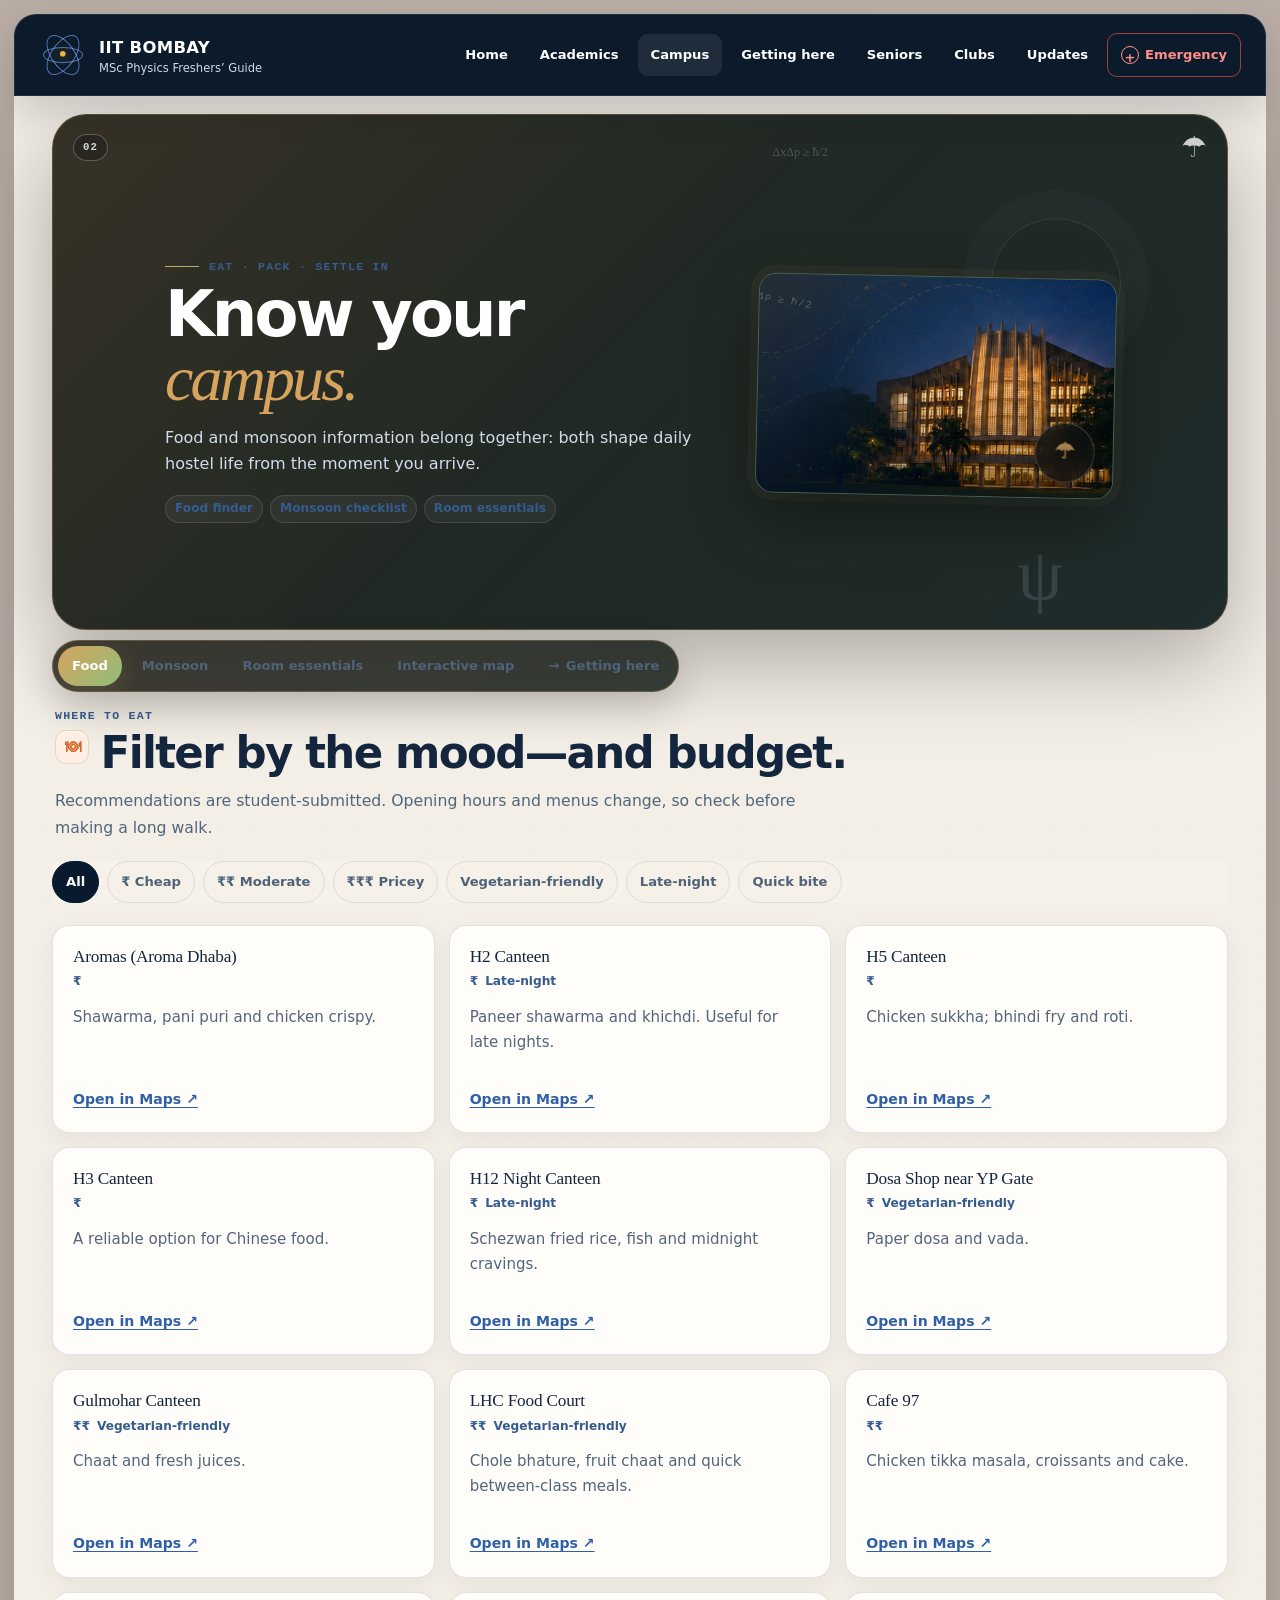
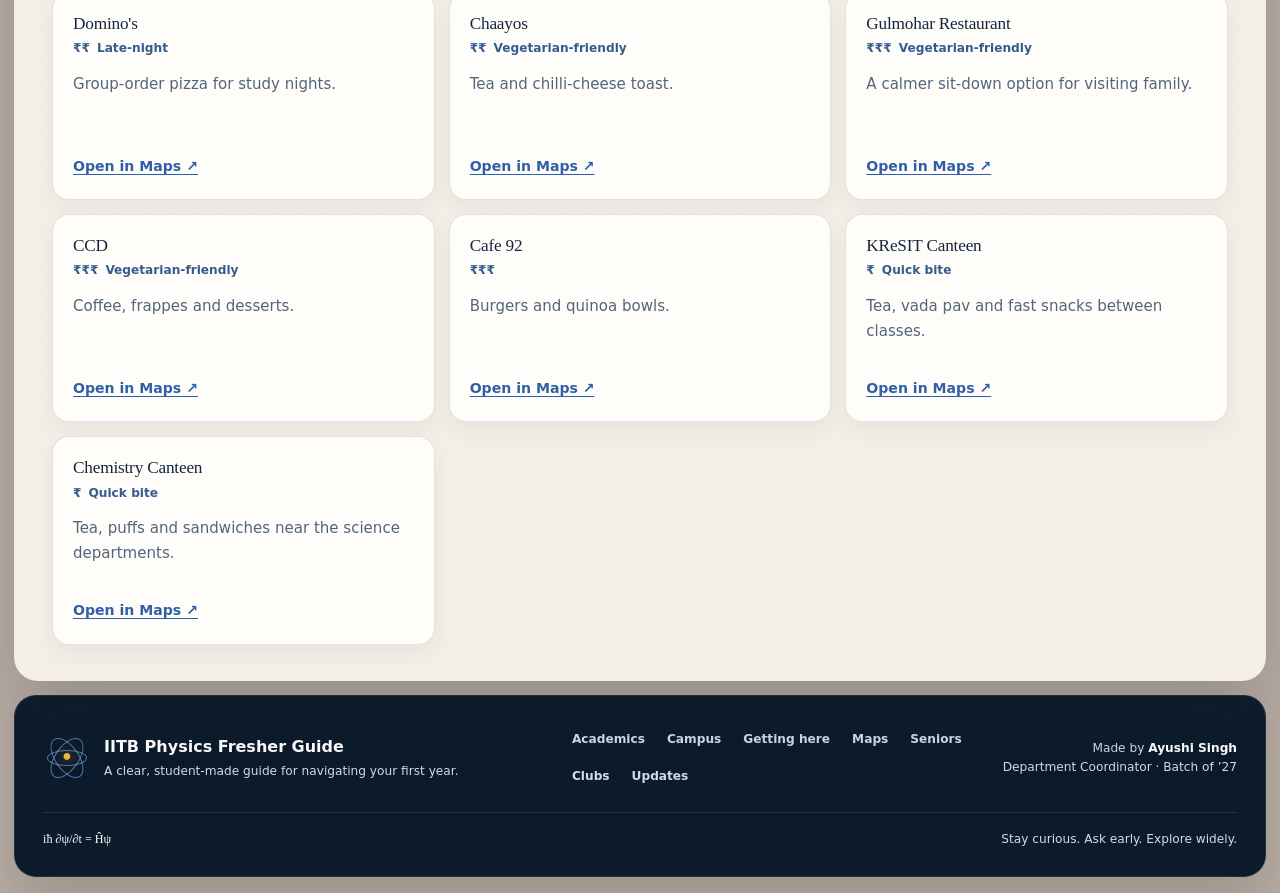
==== commit e4c72401: "Update campus-life.html" ====
--- a/campus-life.html
+++ b/campus-life.html
@@ -5,10 +5,10 @@
 <nav aria-label="Primary navigation" class="site-nav">
 <a class="site-brand" href="./index.html"><span aria-hidden="true" class="brand-atom"><i></i><b></b><em></em><strong>•</strong></span><span><strong>IIT BOMBAY</strong><small>MSc Physics Freshers’ Guide</small></span></a>
 <button aria-expanded="false" aria-label="Open navigation" class="menu-toggle" type="button"><span></span><span></span><span></span></button>
-<div class="nav-menu"><a class="" href="./index.html">Home</a><a class="" href="./academics.html">Academics</a><a class="active" href="./campus-life.html">Campus</a><a class="" href="./seniors.html">Seniors</a><a class="" href="./clubs.html">Clubs</a><a class="" href="./events.html">Updates</a><a class="nav-emergency" href="./emergency.html"><span>+</span> Emergency</a></div>
+<div class="nav-menu"><a class="" href="./index.html">Home</a><a class="" href="./academics.html">Academics</a><a class="active" href="./campus-life.html">Campus</a><a class="" href="./transport.html">Getting here</a><a class="" href="./seniors.html">Seniors</a><a class="" href="./clubs.html">Clubs</a><a class="" href="./events.html">Updates</a><a class="nav-emergency" href="./emergency.html"><span>+</span> Emergency</a></div>
 </nav><main class="dashboard-subpage-main page-canvas dashboard-main" id="main">
 <section class="page-hero"><div aria-hidden="true" class="hero-physics-mark"><span>ΔxΔp ≥ ħ/2</span><i></i><b>ψ</b></div><div class="subpage-card-topline"><span class="card-index">02</span><span class="card-symbol">☂</span></div><div class="shell page-hero-grid"><div class="reveal"><p class="kicker">Eat · Pack · Settle in</p><h1 class="page-title">Know your <em>campus.</em></h1><p class="lede">Food and monsoon information belong together: both shape daily hostel life from the moment you arrive.</p><div class="subpage-meta"><span>Food finder</span><span>Monsoon checklist</span><span>Room essentials</span></div></div><figure class="page-visual reveal"><img alt="IIT Bombay campus at night" src="./assets/iitb-hero-campus.webp"/></figure></div></section>
-<section class="section"><div class="shell"><div class="tab-bar" data-tabs=".campus-panel"><button class="tab-button" data-tab="food" type="button">Food</button><button class="tab-button" data-tab="monsoon" type="button">Monsoon</button><button class="tab-button" data-tab="essentials" type="button">Room essentials</button><button class="tab-button" data-tab="map" type="button">Interactive map</button></div>
+<section class="section"><div class="shell"><div class="tab-bar" data-tabs=".campus-panel"><button class="tab-button" data-tab="food" type="button">Food</button><button class="tab-button" data-tab="monsoon" type="button">Monsoon</button><button class="tab-button" data-tab="essentials" type="button">Room essentials</button><button class="tab-button" data-tab="map" type="button">Interactive map</button><a class="tab-button transport-tab-link" href="./transport.html">Getting here</a></div>
 <section class="tab-panel campus-panel" id="food"><div class="section-head"><div><p class="eyebrow">Where to eat</p><h2 class="section-title ui-heading"><span aria-hidden="true" class="ui-symbol ui-orange">🍽</span>Filter by the mood—and budget.</h2><p class="section-copy">Recommendations are student-submitted. Opening hours and menus change, so check before making a long walk.</p></div></div><div class="filters" id="food-filters"><button class="filter-chip active" data-food="all">All</button><button class="filter-chip" data-food="cheap">₹ Cheap</button><button class="filter-chip" data-food="moderate">₹₹ Moderate</button><button class="filter-chip" data-food="pricey">₹₹₹ Pricey</button><button class="filter-chip" data-food="veg">Vegetarian-friendly</button><button class="filter-chip" data-food="late">Late-night</button><button class="filter-chip" data-food="quick">Quick bite</button></div><div class="food-grid" id="food-grid"><article class="food-card" data-tags="cheap"><h3>Aromas (Aroma Dhaba)</h3><div class="food-meta"><span>₹</span></div><p>Shawarma, pani puri and chicken crispy.</p><a class="map-link" href="https://www.google.com/maps/search/?api=1&amp;query=Aromas+(Aroma+Dhaba)+IIT+Bombay" rel="noopener" target="_blank">Open in Maps ↗</a></article><article class="food-card" data-tags="cheap late"><h3>H2 Canteen</h3><div class="food-meta"><span>₹</span><span>Late-night</span></div><p>Paneer shawarma and khichdi. Useful for late nights.</p><a class="map-link" href="https://www.google.com/maps/search/?api=1&amp;query=H2+Canteen+IIT+Bombay" rel="noopener" target="_blank">Open in Maps ↗</a></article><article class="food-card" data-tags="cheap"><h3>H5 Canteen</h3><div class="food-meta"><span>₹</span></div><p>Chicken sukkha; bhindi fry and roti.</p><a class="map-link" href="https://www.google.com/maps/search/?api=1&amp;query=H5+Canteen+IIT+Bombay" rel="noopener" target="_blank">Open in Maps ↗</a></article><article class="food-card" data-tags="cheap"><h3>H3 Canteen</h3><div class="food-meta"><span>₹</span></div><p>A reliable option for Chinese food.</p><a class="map-link" href="https://www.google.com/maps/search/?api=1&amp;query=H3+Canteen+IIT+Bombay" rel="noopener" target="_blank">Open in Maps ↗</a></article><article class="food-card" data-tags="cheap late"><h3>H12 Night Canteen</h3><div class="food-meta"><span>₹</span><span>Late-night</span></div><p>Schezwan fried rice, fish and midnight cravings.</p><a class="map-link" href="https://www.google.com/maps/search/?api=1&amp;query=H12+Night+Canteen+IIT+Bombay" rel="noopener" target="_blank">Open in Maps ↗</a></article><article class="food-card" data-tags="cheap veg"><h3>Dosa Shop near YP Gate</h3><div class="food-meta"><span>₹</span><span>Vegetarian-friendly</span></div><p>Paper dosa and vada.</p><a class="map-link" href="https://www.google.com/maps/search/?api=1&amp;query=Dosa+Shop+near+YP+Gate+IIT+Bombay" rel="noopener" target="_blank">Open in Maps ↗</a></article><article class="food-card" data-tags="moderate veg"><h3>Gulmohar Canteen</h3><div class="food-meta"><span>₹₹</span><span>Vegetarian-friendly</span></div><p>Chaat and fresh juices.</p><a class="map-link" href="https://www.google.com/maps/search/?api=1&amp;query=Gulmohar+Canteen+IIT+Bombay" rel="noopener" target="_blank">Open in Maps ↗</a></article><article class="food-card" data-tags="moderate veg"><h3>LHC Food Court</h3><div class="food-meta"><span>₹₹</span><span>Vegetarian-friendly</span></div><p>Chole bhature, fruit chaat and quick between-class meals.</p><a class="map-link" href="https://www.google.com/maps/search/?api=1&amp;query=LHC+Food+Court+IIT+Bombay" rel="noopener" target="_blank">Open in Maps ↗</a></article><article class="food-card" data-tags="moderate"><h3>Cafe 97</h3><div class="food-meta"><span>₹₹</span></div><p>Chicken tikka masala, croissants and cake.</p><a class="map-link" href="https://www.google.com/maps/search/?api=1&amp;query=Cafe+97+IIT+Bombay" rel="noopener" target="_blank">Open in Maps ↗</a></article><article class="food-card" data-tags="moderate late"><h3>Domino's</h3><div class="food-meta"><span>₹₹</span><span>Late-night</span></div><p>Group-order pizza for study nights.</p><a class="map-link" href="https://www.google.com/maps/search/?api=1&amp;query=Domino's+IIT+Bombay" rel="noopener" target="_blank">Open in Maps ↗</a></article><article class="food-card" data-tags="moderate veg"><h3>Chaayos</h3><div class="food-meta"><span>₹₹</span><span>Vegetarian-friendly</span></div><p>Tea and chilli-cheese toast.</p><a class="map-link" href="https://www.google.com/maps/search/?api=1&amp;query=Chaayos+IIT+Bombay" rel="noopener" target="_blank">Open in Maps ↗</a></article><article class="food-card" data-tags="pricey veg"><h3>Gulmohar Restaurant</h3><div class="food-meta"><span>₹₹₹</span><span>Vegetarian-friendly</span></div><p>A calmer sit-down option for visiting family.</p><a class="map-link" href="https://www.google.com/maps/search/?api=1&amp;query=Gulmohar+Restaurant+IIT+Bombay" rel="noopener" target="_blank">Open in Maps ↗</a></article><article class="food-card" data-tags="pricey veg"><h3>CCD</h3><div class="food-meta"><span>₹₹₹</span><span>Vegetarian-friendly</span></div><p>Coffee, frappes and desserts.</p><a class="map-link" href="https://www.google.com/maps/search/?api=1&amp;query=CCD+IIT+Bombay" rel="noopener" target="_blank">Open in Maps ↗</a></article><article class="food-card" data-tags="pricey"><h3>Cafe 92</h3><div class="food-meta"><span>₹₹₹</span></div><p>Burgers and quinoa bowls.</p><a class="map-link" href="https://www.google.com/maps/search/?api=1&amp;query=Cafe+92+IIT+Bombay" rel="noopener" target="_blank">Open in Maps ↗</a></article><article class="food-card" data-tags="cheap quick"><h3>KReSIT Canteen</h3><div class="food-meta"><span>₹</span><span>Quick bite</span></div><p>Tea, vada pav and fast snacks between classes.</p><a class="map-link" href="https://www.google.com/maps/search/?api=1&amp;query=KReSIT+Canteen+IIT+Bombay" rel="noopener" target="_blank">Open in Maps ↗</a></article><article class="food-card" data-tags="cheap quick"><h3>Chemistry Canteen</h3><div class="food-meta"><span>₹</span><span>Quick bite</span></div><p>Tea, puffs and sandwiches near the science departments.</p><a class="map-link" href="https://www.google.com/maps/search/?api=1&amp;query=Chemistry+Canteen+IIT+Bombay" rel="noopener" target="_blank">Open in Maps ↗</a></article></div></section>
 <section class="tab-panel campus-panel" id="monsoon"><div class="content-grid"><div class="panel span-7"><p class="eyebrow">Interactive packing list</p><h2 class="ui-heading"><span aria-hidden="true" class="ui-symbol ui-sky">☂</span>Monsoon kit</h2><p>Tick items as you pack. Your progress is saved in this browser.</p><div class="checklist" id="monsoon-list"><label class="check"><input data-key="umbrella" type="checkbox"/><span><strong>Sturdy umbrella</strong><small>Small folding umbrellas often lose against Mumbai wind.</small></span></label><label class="check"><input data-key="raincoat" type="checkbox"/><span><strong>Good raincoat</strong><small>Useful when you need both hands for a bag or bicycle.</small></span></label><label class="check"><input data-key="waterproof" type="checkbox"/><span><strong>Waterproof laptop layer</strong><small>Use a sleeve plus a waterproof outer bag.</small></span></label><label class="check"><input data-key="footwear" type="checkbox"/><span><strong>Quick-drying footwear</strong><small>Keep one dry pair reserved for classes and labs.</small></span></label><label class="check"><input data-key="fungus" type="checkbox"/><span><strong>Moisture and fungus control</strong><small>Do not leave damp clothes or leather sealed in cupboards.</small></span></label><label class="check"><input data-key="laundry" type="checkbox"/><span><strong>Use hostel laundry for drying</strong><small>Air-drying can remain slow during humid weeks.</small></span></label></div></div><aside class="panel span-5"><p class="eyebrow">Two mistakes to avoid</p><h3 class="ui-heading"><span aria-hidden="true" class="ui-symbol ui-violet">🛏</span>Leave the bedding at home</h3><p>Mattresses, pillows, buckets, mugs and many room basics are available around the hostel area. Save luggage space for personal essentials.</p><h3 class="ui-heading"><span aria-hidden="true" class="ui-symbol ui-green">🧺</span>Do not hoard perishables</h3><p>Humidity shortens food life. Keep snacks sealed and avoid storing damp packaging.</p></aside></div></section>
 <section class="tab-panel campus-panel" id="essentials"><div class="content-grid"><div class="panel span-6"><p class="eyebrow">Daily setup</p><h2 class="ui-heading"><span aria-hidden="true" class="ui-symbol ui-gold">🛍</span>Where to buy basics</h2><div class="course-list"><article class="course"><div class="course-body" style="padding:20px"><strong class="ui-heading-small"><span aria-hidden="true" class="ui-symbol ui-sky ui-symbol-small">🪣</span>H12 / H13 / H14 cluster</strong><p>Buckets, mugs, toiletries and quick snacks.</p><a class="map-link" href="https://www.google.com/maps/search/?api=1&amp;query=Hostel+13+IIT+Bombay" rel="noopener" target="_blank">Open area in Maps ↗</a></div></article><article class="course"><div class="course-body" style="padding:20px"><strong class="ui-heading-small"><span aria-hidden="true" class="ui-symbol ui-violet ui-symbol-small">📘</span>Hostel 1 stationery and Xerox</strong><p>Notebooks, lab records, printing and copies.</p><a class="map-link" href="https://www.google.com/maps/search/?api=1&amp;query=Hostel+1+IIT+Bombay" rel="noopener" target="_blank">Open in Maps ↗</a></div></article><article class="course"><div class="course-body" style="padding:20px"><strong class="ui-heading-small"><span aria-hidden="true" class="ui-symbol ui-green ui-symbol-small">🏪</span>Dhun convenience store, H16</strong><p>Packaged food, daily essentials and late-night supplies.</p><a class="map-link" href="https://www.google.com/maps/search/?api=1&amp;query=Hostel+16+IIT+Bombay" rel="noopener" target="_blank">Open in Maps ↗</a></div></article></div></div><div class="panel span-6"><p class="eyebrow">Bulk purchases</p><h2 class="ui-heading"><span aria-hidden="true" class="ui-symbol ui-orange">🛒</span>One larger grocery run</h2><p>DMart in Hiranandani can be useful for shared room supplies, coffee and packaged snacks. Coordinate with batchmates rather than making repeated solo trips.</p><a class="btn btn-secondary" href="https://www.google.com/maps/search/?api=1&amp;query=DMart+Hiranandani+Powai" rel="noopener" target="_blank">DMart in Maps ↗</a></div></div></section>
@@ -34,7 +34,7 @@
 <footer class="site-footer">
 <div class="footer-grid">
 <div class="footer-about"><span aria-hidden="true" class="brand-atom"><i></i><b></b><em></em><strong>•</strong></span><div><strong>IITB Physics Fresher Guide</strong><p>A clear, student-made guide for navigating your first year.</p></div></div>
-<div class="footer-links"><a href="./academics.html">Academics</a><a href="./campus-life.html">Campus</a><a href="./campus-map.html">Maps</a><a href="./seniors.html">Seniors</a><a href="./clubs.html">Clubs</a><a href="./events.html">Updates</a></div>
+<div class="footer-links"><a href="./academics.html">Academics</a><a href="./campus-life.html">Campus</a><a href="./transport.html">Getting here</a><a href="./campus-map.html">Maps</a><a href="./seniors.html">Seniors</a><a href="./clubs.html">Clubs</a><a href="./events.html">Updates</a></div>
 <p class="footer-credit">Made by <strong>Ayushi Singh</strong><br/>Department Coordinator · Batch of ’27</p>
 </div>
 <div class="footer-equation"><span>iħ ∂ψ/∂t = Ĥψ</span><small>Stay curious. Ask early. Explore widely.</small></div>
@@ -42,4 +42,4 @@
 <script src="./site.js"></script><script>
 const chips=[...document.querySelectorAll('[data-food]')],cards=[...document.querySelectorAll('.food-card')];chips.forEach(chip=>chip.addEventListener('click',()=>{chips.forEach(c=>c.classList.toggle('active',c===chip));const f=chip.dataset.food;cards.forEach(card=>card.hidden=f!=='all'&&!card.dataset.tags.split(' ').includes(f))}));
 const checks=[...document.querySelectorAll('#monsoon-list input')];checks.forEach(box=>{const key='iitb-pack-'+box.dataset.key;box.checked=localStorage.getItem(key)==='1';box.closest('.check').classList.toggle('done',box.checked);box.addEventListener('change',()=>{localStorage.setItem(key,box.checked?'1':'0');box.closest('.check').classList.toggle('done',box.checked)})});
-</script></body></html>+</script></body></html>
--- a/styles.css
+++ b/styles.css
@@ -2834,3 +2834,104 @@
     line-height:1.68!important;
   }
 }
+
+
+/* =========================================================
+   TRANSPORT GRID FIX
+   `.span-12` was missing, causing the onboarding panel to
+   occupy only one grid column and collapse into a thin strip.
+   ========================================================= */
+.span-12 {
+  grid-column: 1 / -1;
+}
+
+.content-grid > * {
+  min-width: 0;
+}
+
+.page-transport .content-grid {
+  align-items: stretch;
+}
+
+.page-transport .content-grid > .panel {
+  min-width: 0;
+  overflow: hidden !important;
+}
+
+.page-transport .onboarding-panel {
+  grid-column: 1 / -1 !important;
+  width: 100%;
+  min-width: 0;
+  overflow: hidden !important;
+}
+
+.page-transport .onboarding-heading {
+  display: grid !important;
+  grid-template-columns: minmax(0, 1fr) auto !important;
+  gap: clamp(18px, 3vw, 36px) !important;
+  align-items: center !important;
+}
+
+.page-transport .onboarding-heading > div,
+.page-transport .onboarding-step > div {
+  min-width: 0;
+}
+
+.page-transport .onboarding-steps {
+  width: 100%;
+  min-width: 0;
+}
+
+.page-transport .onboarding-step {
+  min-width: 0;
+  overflow: hidden;
+}
+
+.page-transport .onboarding-note {
+  width: 100%;
+  min-width: 0;
+}
+
+.page-transport .onboarding-note p {
+  min-width: 0;
+  overflow-wrap: anywhere;
+}
+
+.transport-tab-link {
+  display: inline-flex;
+  align-items: center;
+  text-decoration: none;
+  white-space: nowrap;
+}
+
+.transport-tab-link::before {
+  content: "→";
+  margin-right: .4rem;
+  font-weight: 800;
+}
+
+@media (max-width: 980px) {
+  .page-transport .onboarding-heading {
+    grid-template-columns: 1fr !important;
+  }
+
+  .page-transport .pass-visual {
+    width: min(100%, 270px) !important;
+    min-width: 0 !important;
+  }
+}
+
+@media (max-width: 700px) {
+  .span-12,
+  .span-7,
+  .span-6,
+  .span-5,
+  .span-4,
+  .span-8 {
+    grid-column: 1 / -1 !important;
+  }
+
+  .page-transport .onboarding-steps {
+    grid-template-columns: 1fr !important;
+  }
+}
